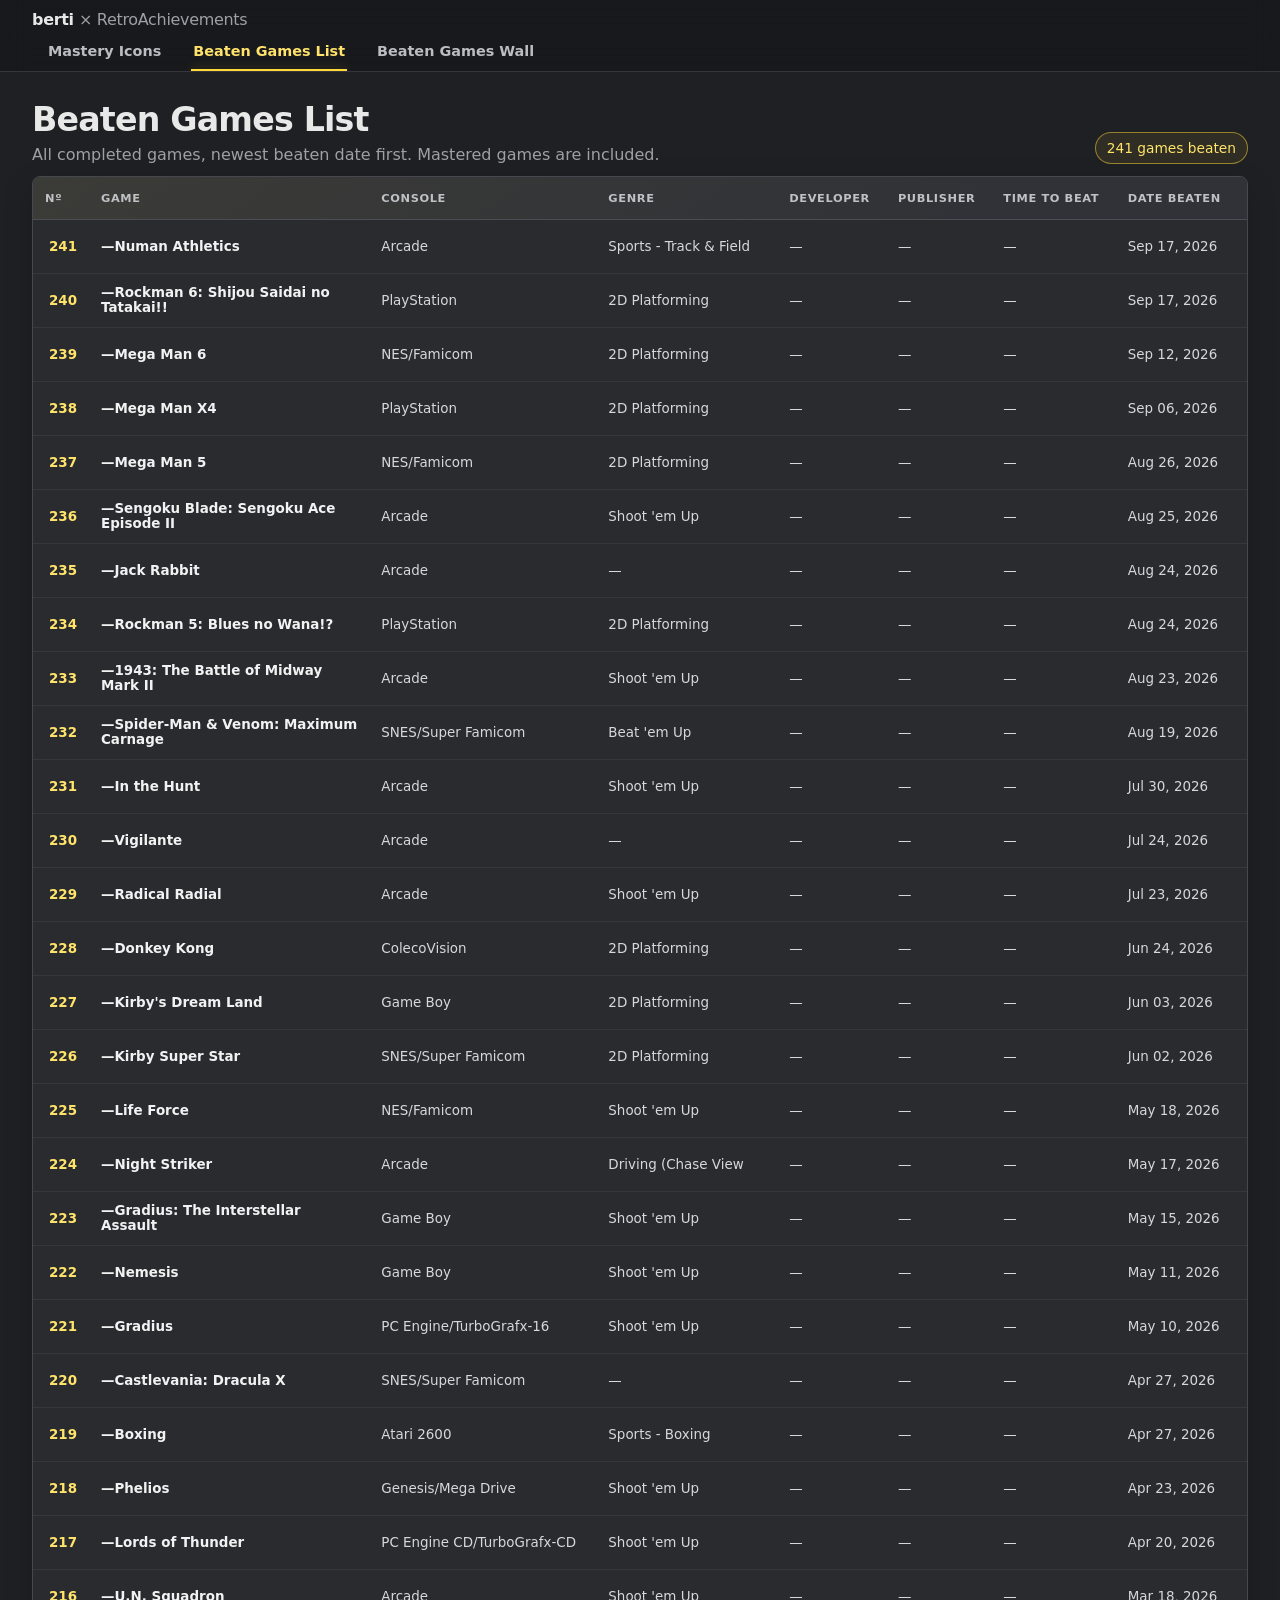
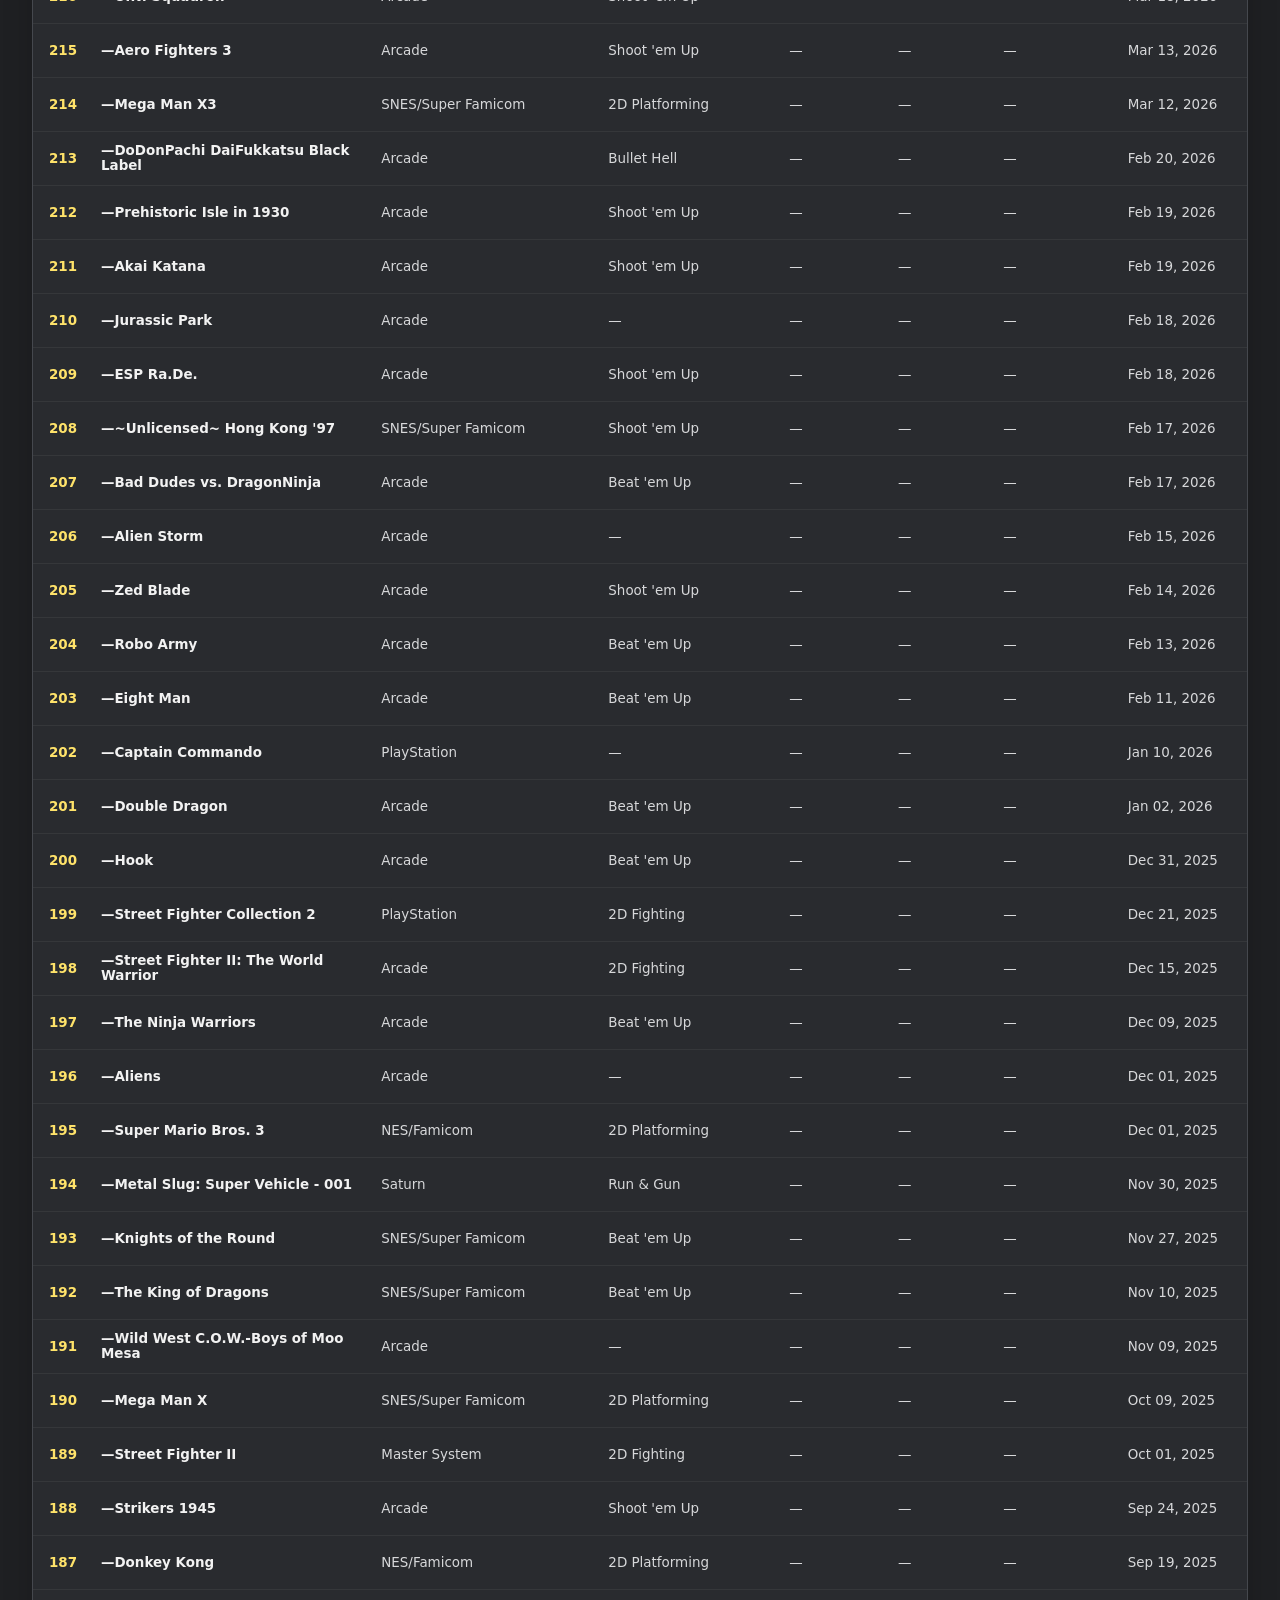
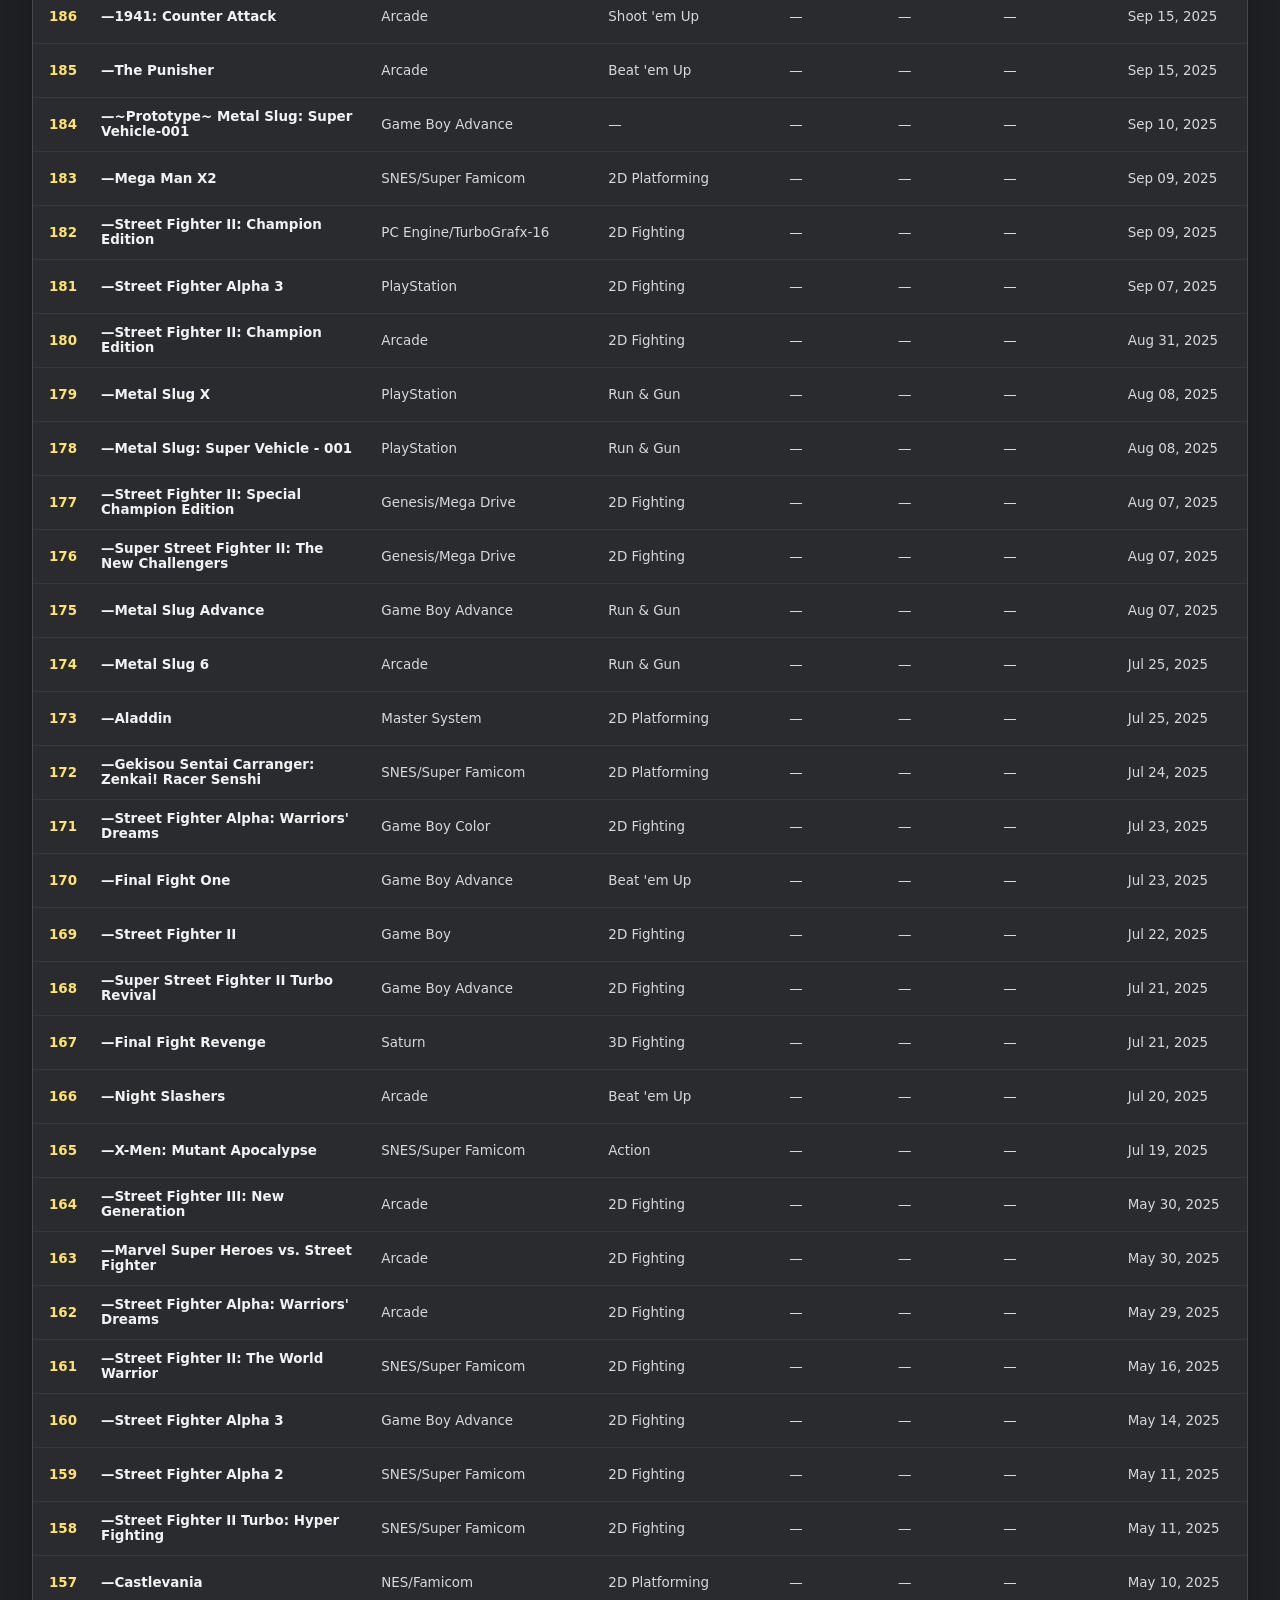
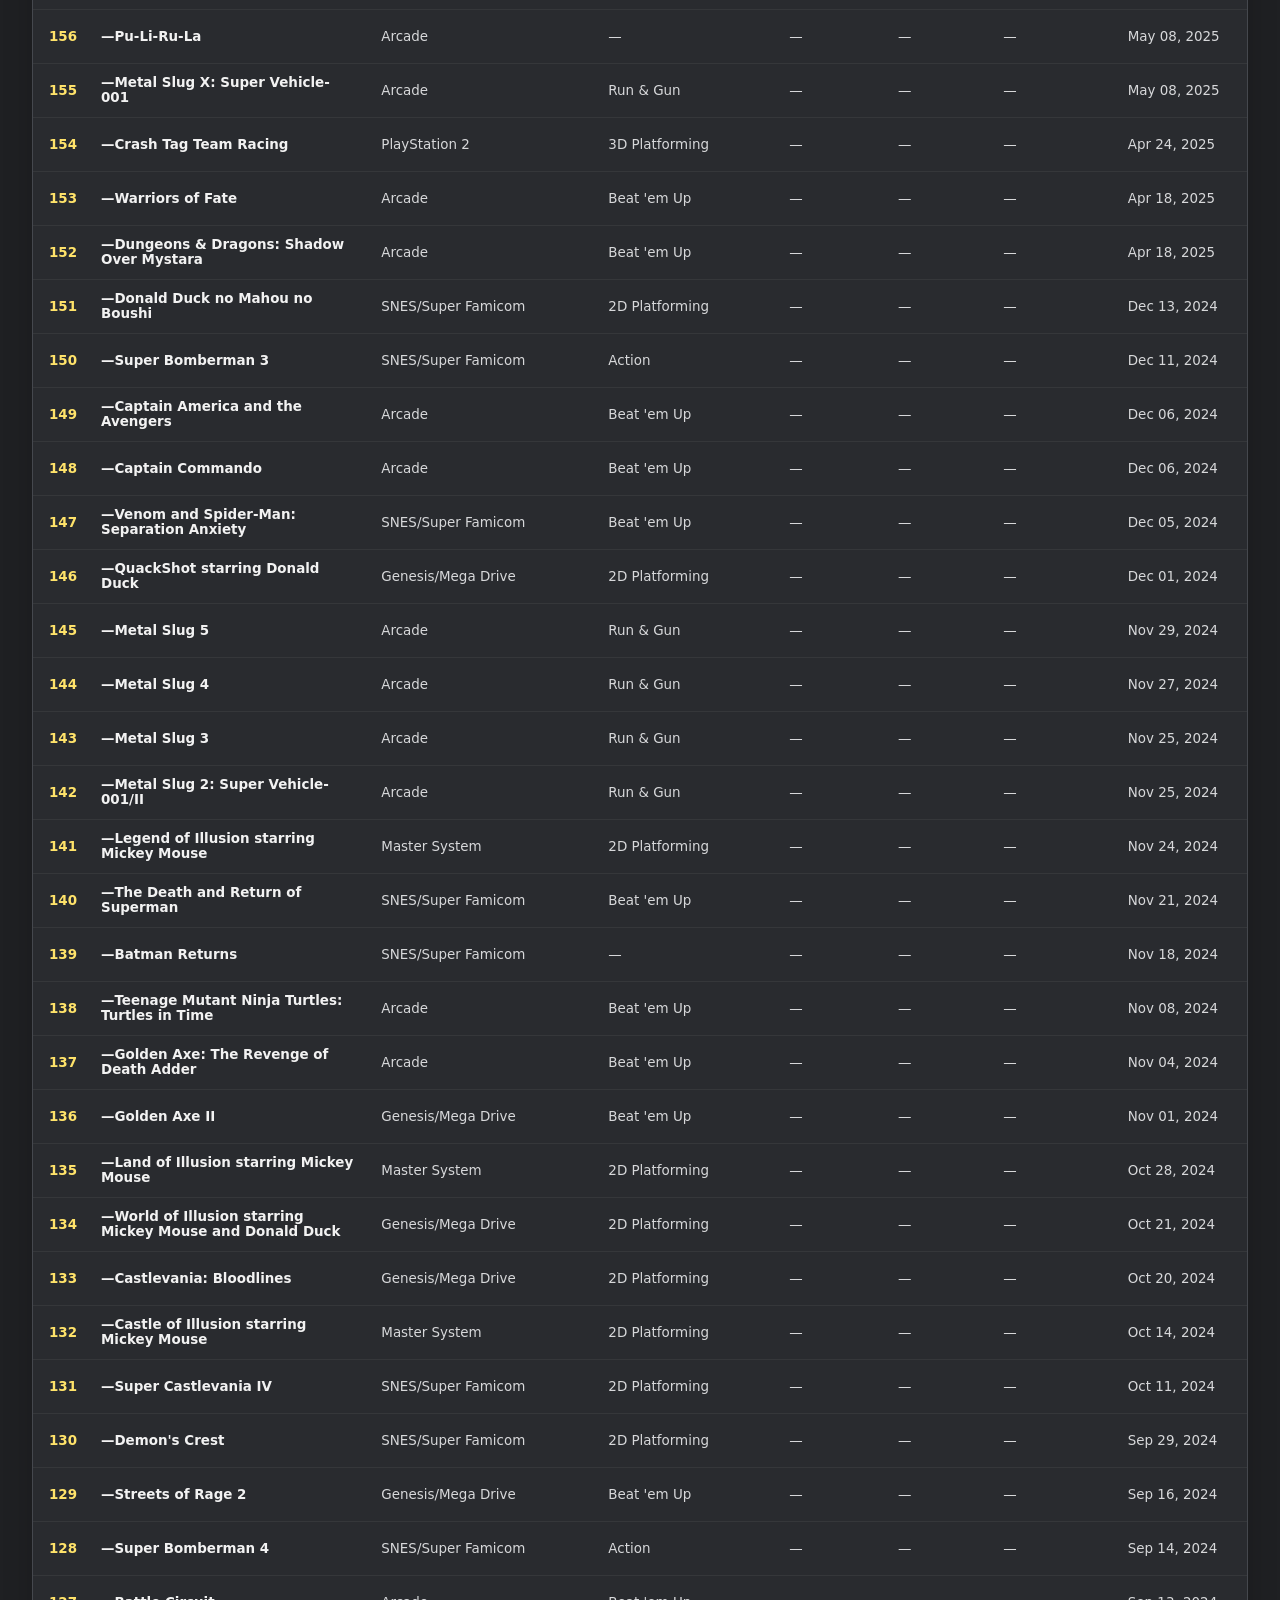
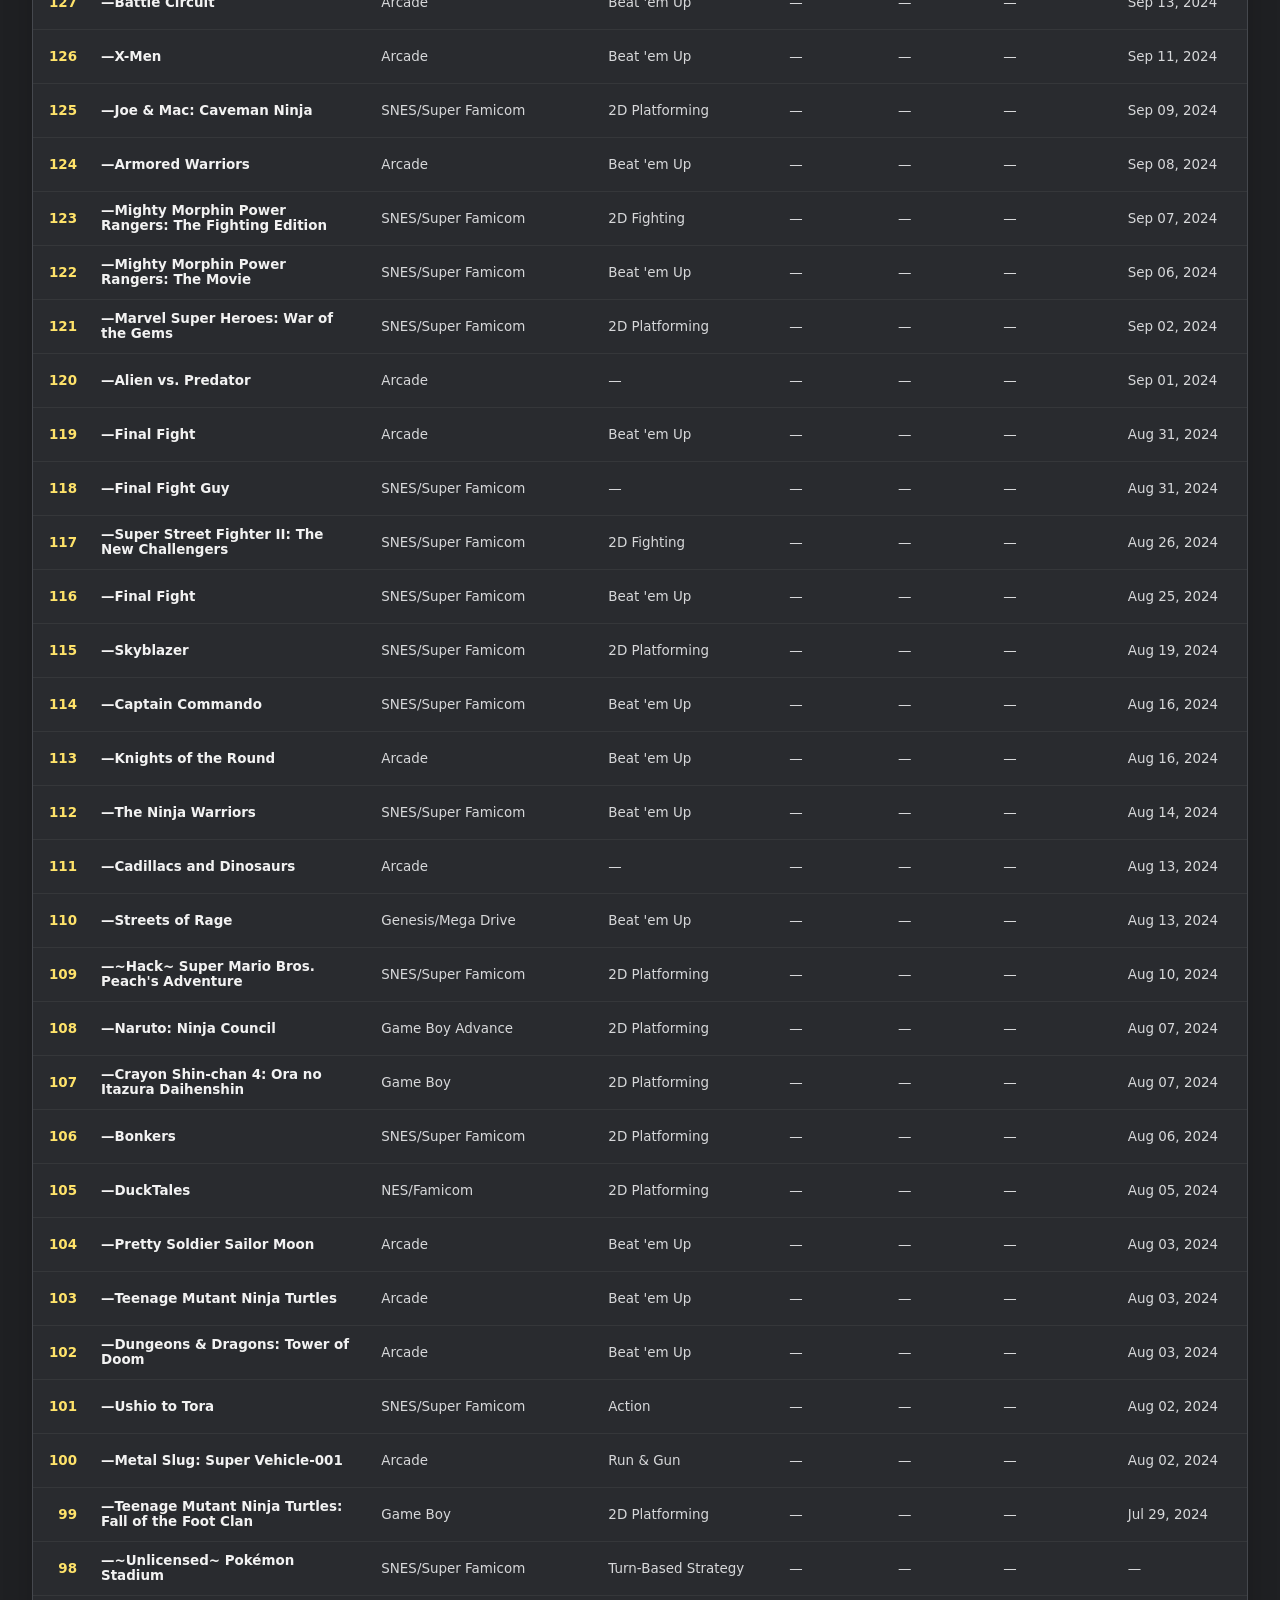
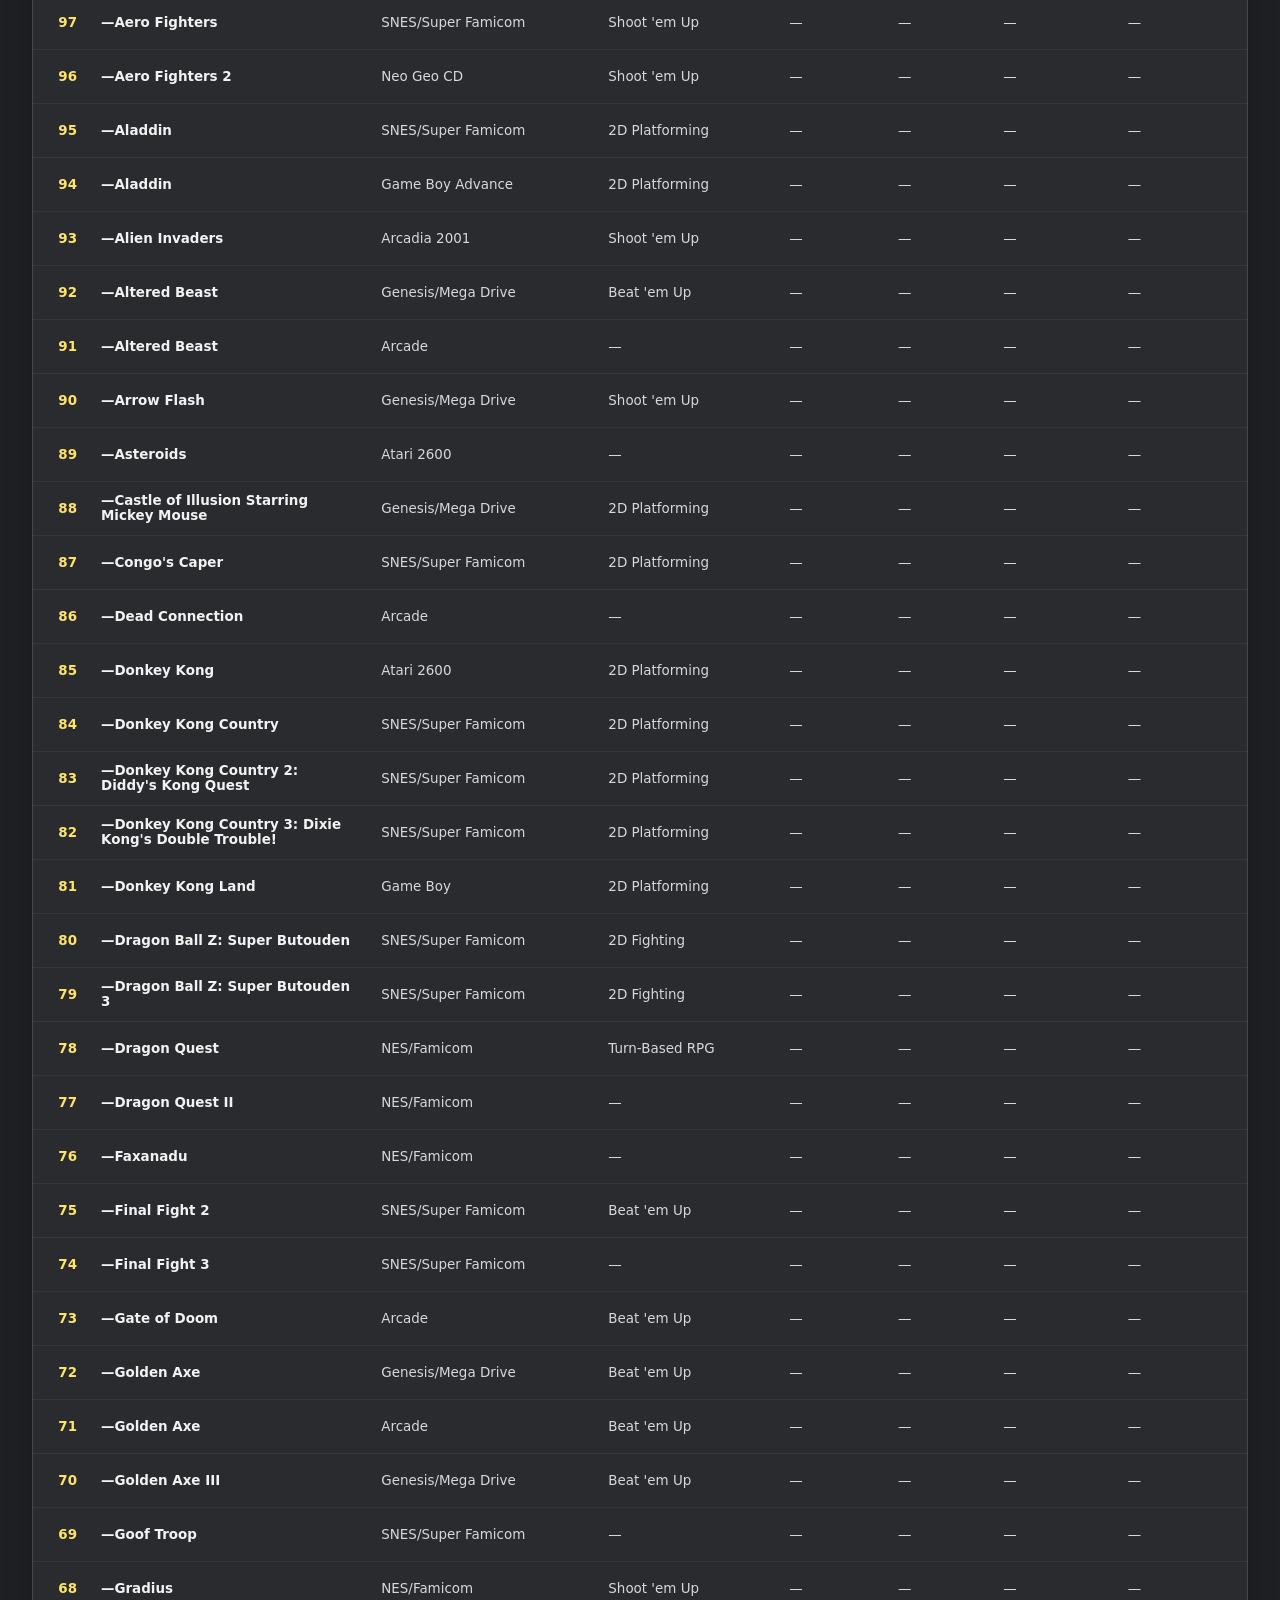
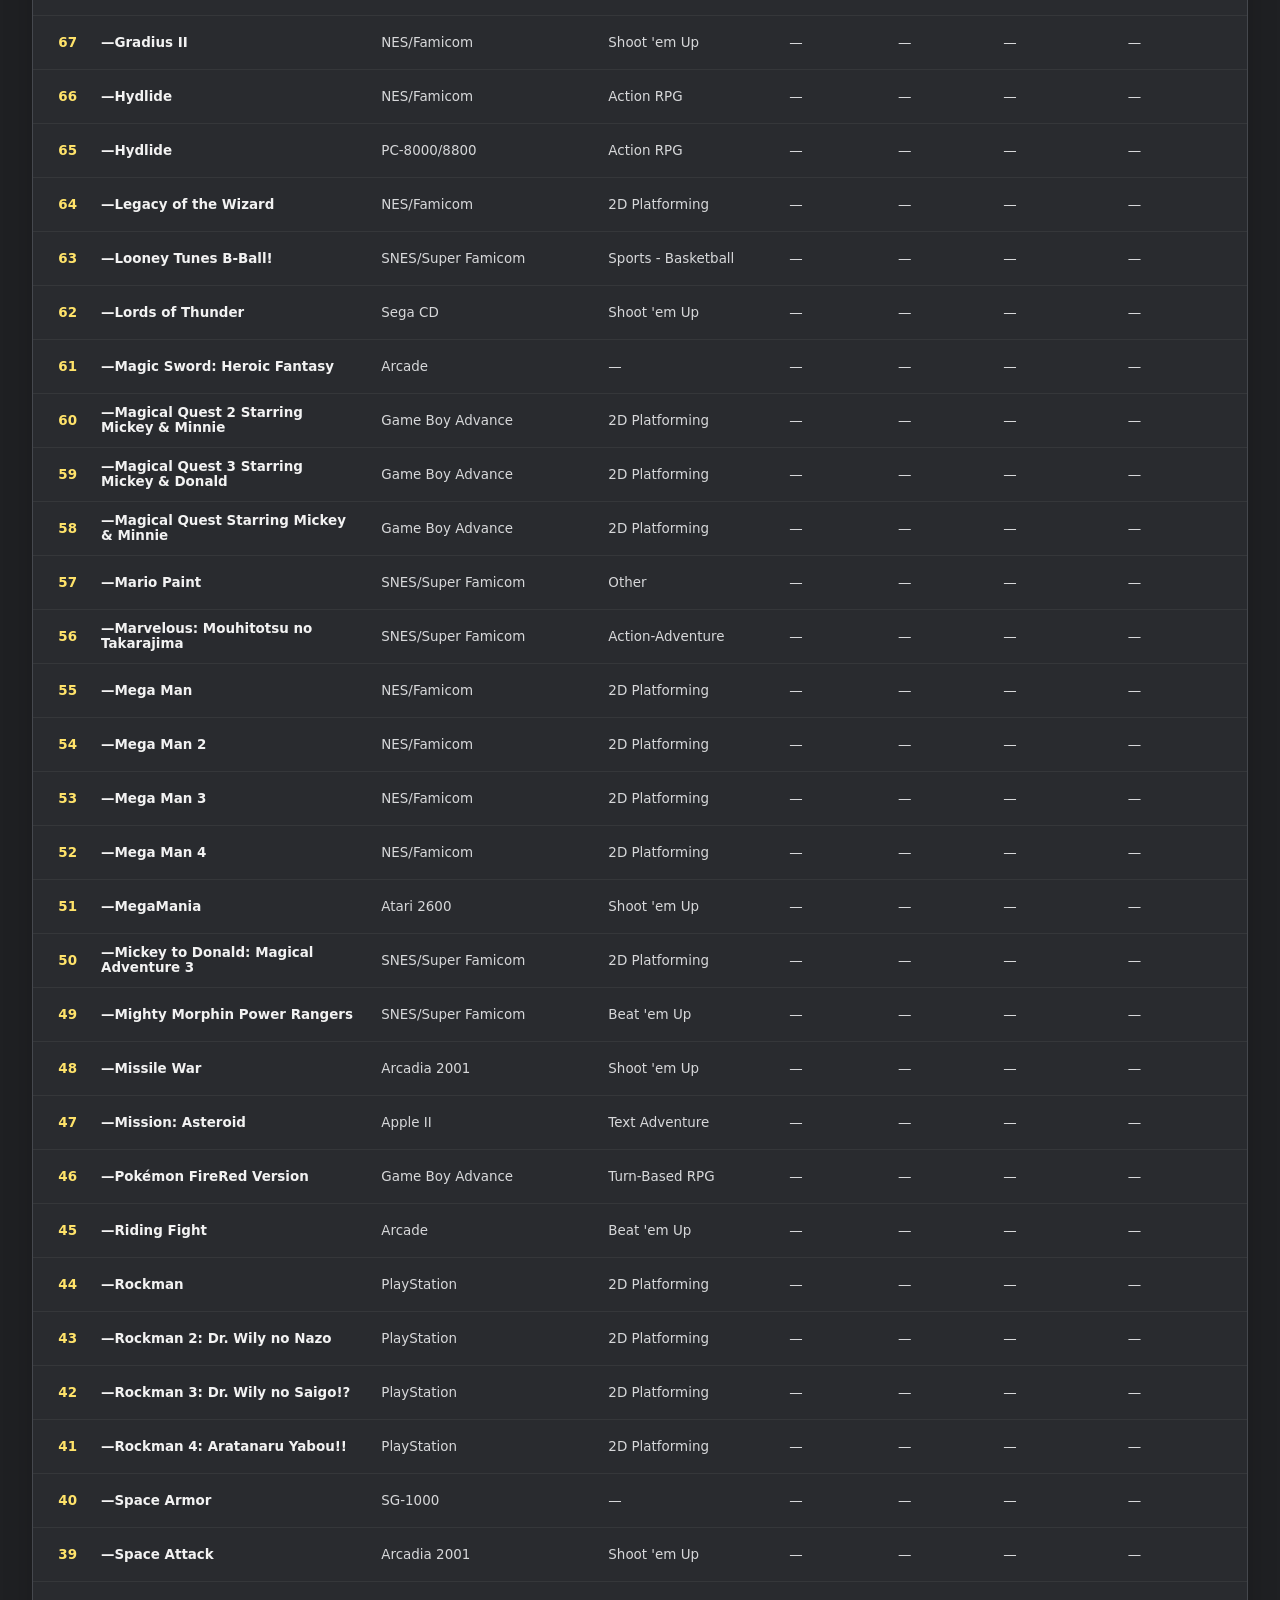
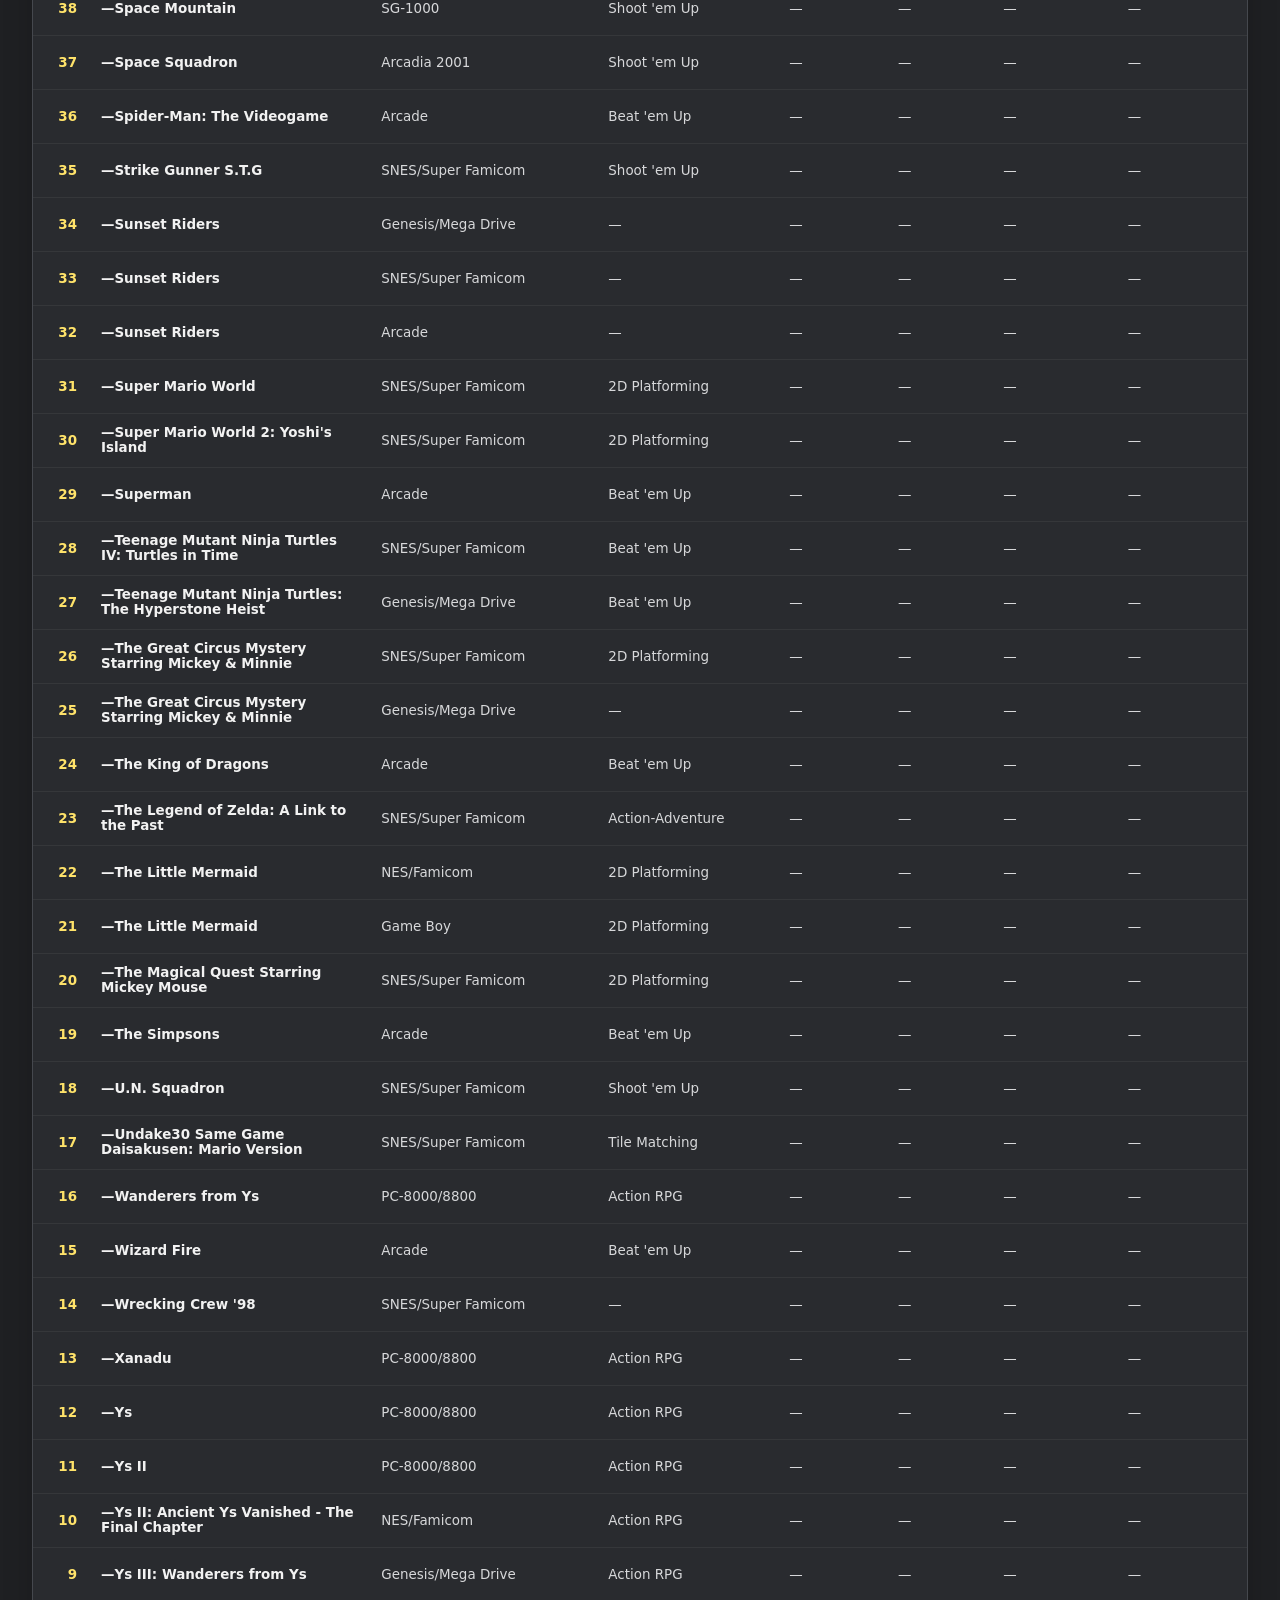
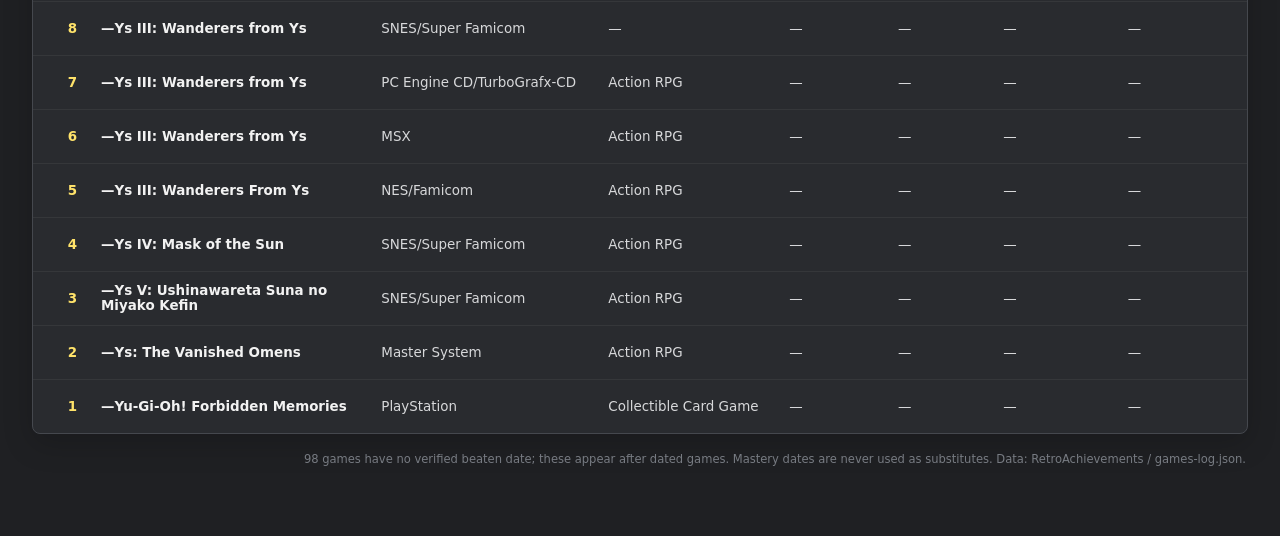
==== beaten-games-list.html @ ba25c2b3 "Adding Beaten List" ====
<!doctype html><html lang="en"><head><meta charset="utf-8"><meta name="viewport" content="width=device-width,initial-scale=1"><title>berti — Beaten Games List</title><link rel="stylesheet" href="style.css?v=13"></head><body class="mastered-games-page"><nav class="site-nav" aria-label="Main navigation"><div class="site-nav-inner"><a class="nav-brand" href="index.html">berti <span>× RetroAchievements</span></a><div class="nav-tabs"><a class="nav-tab" href="index.html">Mastery Icons</a><a class="nav-tab is-active" href="beaten-games-list.html" aria-current="page">Beaten Games List</a><a class="nav-tab " href="beaten-games-wall.html" >Beaten Games Wall</a></div></div></nav><header class="site-header games-header"><div><h1>Beaten Games List</h1><p>All completed games, newest beaten date first. Mastered games are included.</p></div><div class="count" id="gamesCount">Loading games…</div></header><main class="games-main"><div class="games-table-wrap"><table class="games-table beaten-log-table"><thead><tr><th>Nº</th><th>Game</th><th>Console</th><th>Genre</th><th>Developer</th><th>Publisher</th><th>Time to beat</th><th>Date beaten</th><th>Beaten condition</th></tr></thead><tbody id="beatenListBody"><tr><td colspan="9">Loading games…</td></tr></tbody></table></div><p class="games-source-note" id="beatenNotice">Dates are based on confirmed beaten awards; missing dates are shown as —.</p></main><script src="beaten-games-list.js?v=1"></script></body></html>
---- style.css ----
:root {
  --bg: #1f2023;
  --panel: #292b2f;
  --panel-2: #34363b;
  --panel-3: #202226;
  --text: #e8e8e8;
  --muted: #9da0a6;
  --gold: #FFD83A;
  --gold-dark: #D8A900;
  --gold-light: #FFE36A;
  --blue: #4f8fcf;
  --green: #8bbf64;
  --green-bg: #273329;
  --line: #3f4146;

  --columns: 15;
  --rows: 1;
  --icon: 96px;
  --column-gap: 12px;
  --row-gap: 12px;
  --wall-padding: 22px;
}

* { box-sizing: border-box; }

html { color-scheme: dark; }

body {
  margin: 0;
  min-height: 100vh;
  background:
    radial-gradient(circle at 50% -10%, rgba(255,255,255,.05), transparent 34rem),
    var(--bg);
  color: var(--text);
  font-family: Inter, ui-sans-serif, system-ui, -apple-system, BlinkMacSystemFont, "Segoe UI", sans-serif;
}

a { color: inherit; }

/* Top navigation shared by all pages */
.site-nav {
  position: sticky;
  top: 0;
  z-index: 100;
  background: rgba(24, 25, 28, .94);
  border-bottom: 1px solid #34363b;
  backdrop-filter: blur(12px);
}

.site-nav-inner {
  max-width: 1840px;
  min-height: 52px;
  margin: 0 auto;
  padding: 0 32px;
  display: flex;
  flex-direction: column;
  align-items: flex-start;
  justify-content: center;
  gap: 0;
}

.nav-brand {
  font-weight: 800;
  text-decoration: none;
  letter-spacing: -.02em;
  white-space: nowrap;
  padding-top: 10px;
  line-height: 1.2;
}

.nav-brand span {
  color: var(--muted);
  font-weight: 500;
}

.nav-tabs {
  display: flex;
  align-self: auto;
  width: 100%;
  height: 40px;
  margin-top: 2px;
  overflow-x: auto;
  overflow-y: hidden;
  scrollbar-width: thin;
}

.nav-tab {
  position: relative;
  display: flex;
  align-items: center;
  padding: 0 16px;
  color: #babdc2;
  text-decoration: none;
  font-size: .9rem;
  font-weight: 700;
}

.nav-tab:hover {
  color: #fff;
  background: rgba(255,255,255,.025);
}

.nav-tab.is-active {
  color: var(--gold-light);
}

.nav-tab.is-active::after {
  content: "";
  position: absolute;
  left: 14px;
  right: 14px;
  bottom: -1px;
  height: 3px;
  background: var(--gold);
  box-shadow: 0 0 12px rgba(255,216,58,.25);
}

.site-header {
  max-width: 1840px;
  margin: 0 auto;
  padding: 28px 32px 18px;
  display: flex;
  align-items: end;
  justify-content: space-between;
  gap: 24px;
}

h1 {
  margin: 0;
  font-size: clamp(1.5rem, 2.6vw, 2.3rem);
  letter-spacing: -.025em;
}

.site-header p {
  margin: 6px 0 0;
  color: var(--muted);
}

.count {
  color: var(--gold-light);
  border: 1px solid rgba(255,216,58,.5);
  background: rgba(255,216,58,.08);
  border-radius: 999px;
  padding: 7px 11px;
  font-size: .86rem;
  white-space: nowrap;
}

main { padding-bottom: 36px; }

/* Mastery icon gallery */
.wall-scroll {
  overflow-x: auto;
  padding: 14px 32px 26px;
  scrollbar-color: #5d6067 transparent;
}

.wall {
  width: max-content;
  min-height:
    calc(
      var(--rows) * var(--icon)
      + (var(--rows) - 1) * var(--row-gap)
      + 2 * var(--wall-padding)
    );
  margin: 0 auto;
  display: grid;
  grid-template-columns: repeat(var(--columns), var(--icon));
  grid-template-rows: repeat(var(--rows), var(--icon));
  column-gap: var(--column-gap);
  row-gap: var(--row-gap);
  padding: var(--wall-padding);
  border: 1px solid var(--line);
  border-radius: 8px;
  background:
    linear-gradient(rgba(255,255,255,.012), rgba(255,255,255,0)),
    #25272b;
  box-shadow:
    0 18px 55px rgba(0,0,0,.28),
    inset 0 1px rgba(255,255,255,.035);
}

.icon-card {
  position: relative;
  width: var(--icon);
  height: var(--icon);
  padding: 0;
  border: 3px solid var(--gold);
  outline: 1px solid rgba(255,227,106,.28);
  background: #111;
  cursor: pointer;
  box-shadow:
    0 0 0 1px rgba(0,0,0,.75),
    inset 0 0 0 1px rgba(255,227,106,.16),
    0 2px 5px rgba(0,0,0,.5);
  transition:
    transform .12s ease,
    border-color .12s ease,
    box-shadow .12s ease,
    z-index 0s;
  z-index: 1;
}

.icon-card::before {
  content: "";
  position: absolute;
  inset: -4px;
  pointer-events: none;
  border: 1px solid rgba(255,216,58,.16);
}

.icon-card img {
  display: block;
  width: 100%;
  height: 100%;
  object-fit: cover;
  image-rendering: pixelated;
}

.icon-card:hover,
.icon-card:focus-visible {
  transform: translateY(-4px) scale(1.055);
  border-color: #FFE36A;
  box-shadow:
    0 0 0 1px var(--gold),
    0 8px 18px rgba(0,0,0,.65),
    0 0 17px rgba(255,216,58,.22);
  z-index: 20;
}

.floating-tooltip {
  position: fixed;
  left: 0;
  top: 0;
  width: max-content;
  max-width: min(260px, calc(100vw - 20px));
  padding: 8px 10px;
  text-align: left;
  pointer-events: none;
  opacity: 0;
  visibility: hidden;
  background: #151619;
  border: 1px solid var(--gold);
  border-radius: 5px;
  box-shadow: 0 8px 25px rgba(0,0,0,.55);
  transform: translate(-50%, calc(-100% - 10px));
  transition: opacity .12s ease, visibility .12s;
  z-index: 9999;
}

.floating-tooltip.is-visible {
  opacity: 1;
  visibility: visible;
}

.floating-tooltip strong {
  display: block;
  font-size: .84rem;
  line-height: 1.25;
  color: #fff;
}

.floating-tooltip span {
  display: block;
  margin-top: 3px;
  font-size: .72rem;
  color: var(--gold-light);
}

.hint {
  text-align: center;
  color: var(--muted);
  font-size: .82rem;
  margin: 0 24px;
}

.icon-dialog {
  width: min(92vw, 520px);
  border: 1px solid var(--gold);
  border-radius: 10px;
  padding: 24px;
  background: #202226;
  color: var(--text);
  box-shadow: 0 24px 80px rgba(0,0,0,.7);
}

.icon-dialog::backdrop {
  background: rgba(7,8,10,.82);
  backdrop-filter: blur(4px);
}

.icon-dialog img {
  display: block;
  width: 288px;
  height: 288px;
  max-width: 72vw;
  max-height: 72vw;
  margin: 14px auto 22px;
  image-rendering: pixelated;
  border: 3px solid var(--gold);
  box-shadow:
    0 0 0 1px rgba(0,0,0,.75),
    0 12px 34px rgba(0,0,0,.55);
}

.dialog-copy { text-align: center; }

.dialog-copy h2 {
  margin: 0;
  font-size: 1.2rem;
}

.dialog-copy p {
  margin: 6px 0 12px;
  color: var(--gold-light);
}

.dialog-copy a {
  color: #cdd8ff;
  text-decoration: none;
}

.dialog-copy a:hover { text-decoration: underline; }

.close {
  position: absolute;
  top: 8px;
  right: 10px;
  border: 0;
  background: transparent;
  color: var(--muted);
  font-size: 1.8rem;
  cursor: pointer;
}

/* Quest page */
.quests-header {
  padding-bottom: 12px;
}

.quests-main {
  max-width: 1840px;
  margin: 0 auto;
  padding: 0 32px 70px;
}

.quest-summary {
  display: grid;
  grid-template-columns: repeat(3, minmax(0, 1fr));
  gap: 12px;
  margin: 8px 0 38px;
}

.summary-card {
  min-height: 92px;
  padding: 18px 20px;
  border: 1px solid #3b3d42;
  border-radius: 8px;
  background:
    linear-gradient(135deg, rgba(255,216,58,.055), transparent 60%),
    #25272b;
  box-shadow: inset 0 1px rgba(255,255,255,.025);
}

.summary-card strong {
  display: block;
  margin-top: 3px;
  color: #fff;
  font-size: 1.65rem;
  line-height: 1;
}

.summary-label {
  color: var(--muted);
  font-size: .76rem;
  font-weight: 800;
  text-transform: uppercase;
  letter-spacing: .08em;
}

.quest-section + .quest-section {
  margin-top: 72px;
}

.section-heading {
  display: flex;
  align-items: end;
  justify-content: space-between;
  gap: 20px;
  margin-bottom: 16px;
  padding-bottom: 12px;
  border-bottom: 1px solid #3b3d42;
}

.section-heading h2 {
  margin: 1px 0 0;
  font-size: 1.35rem;
  letter-spacing: -.015em;
}

.eyebrow {
  margin: 0 !important;
  color: var(--gold) !important;
  font-size: .72rem;
  font-weight: 900;
  text-transform: uppercase;
  letter-spacing: .11em;
}

.section-count {
  color: var(--muted);
  font-size: .85rem;
}

.quest-grid {
  display: grid;
  grid-template-columns: repeat(3, minmax(0, 1fr));
  gap: 18px;
  align-items: start;
}

.quest-card {
  overflow: hidden;
  min-width: 0;
  border: 1px solid #45484e;
  border-radius: 8px;
  background: #292b2f;
  box-shadow:
    0 10px 30px rgba(0,0,0,.18),
    inset 0 1px rgba(255,255,255,.025);
}

.quest-card::before {
  content: "";
  display: block;
  height: 3px;
  background: var(--gold);
}

.quest-card.is-finished::before {
  background: linear-gradient(90deg, var(--gold), #8bbf64);
}

.quest-card-header {
  min-height: 104px;
  display: flex;
  align-items: flex-start;
  justify-content: space-between;
  gap: 14px;
  padding: 17px 17px 15px;
  background:
    linear-gradient(145deg, rgba(255,216,58,.06), transparent 65%),
    #303237;
  border-bottom: 1px solid #43464b;
}

.quest-title-block {
  min-width: 0;
}

.quest-card h3 {
  margin: 0;
  color: #fff;
  font-size: 1rem;
  line-height: 1.3;
  overflow-wrap: anywhere;
}

.quest-dates {
  display: flex;
  flex-wrap: wrap;
  gap: 6px;
  margin: 8px 0 0 !important;
  color: var(--muted) !important;
  font-size: .73rem;
  line-height: 1.4;
}

.quest-dates b {
  color: #c9cbd0;
  font-weight: 700;
}

.date-divider {
  color: #60636a;
}

.quest-percent {
  flex: 0 0 auto;
  min-width: 52px;
  padding-left: 8px;
  text-align: right;
}

.quest-percent strong {
  display: block;
  color: var(--gold-light);
  font-size: 1.25rem;
  line-height: 1;
}

.quest-percent span {
  display: block;
  margin-top: 5px;
  color: var(--muted);
  font-size: .72rem;
}

/* Compact gallery of the RetroAchievements game icons for each quest. */
.quest-icon-strip {
  display: flex;
  flex-wrap: wrap;
  gap: 8px;
  min-height: 57px;
  padding: 9px 12px 8px;
  background: #27292d;
  border-bottom: 1px solid #414349;
}

.quest-icon-item {
  position: relative;
  width: 44px;
  height: 44px;
  flex: 0 0 44px;
  display: block;
  overflow: hidden;
  border: 2px solid #51545a;
  border-radius: 5px;
  background: #1b1c1f;
  text-decoration: none;
  box-shadow: 0 1px 3px rgba(0,0,0,.35);
  transition: transform .12s ease, border-color .12s ease, box-shadow .12s ease, opacity .12s ease;
}

.quest-icon-item:not(.is-mastered) {
  opacity: .58;
}

.quest-icon-item.is-mastered {
  border-color: var(--gold);
  box-shadow: 0 0 0 1px rgba(255,216,58,.34), 0 1px 4px rgba(0,0,0,.38);
}

.quest-icon-item[href]:hover {
  z-index: 1;
  opacity: 1;
  transform: translateY(-2px);
  border-color: var(--gold);
  box-shadow: 0 4px 10px rgba(0,0,0,.42), 0 0 0 1px rgba(255,216,58,.12);
}

.quest-game-icon,
.quest-game-icon-fallback {
  width: 40px;
  height: 40px;
  display: block;
}

.quest-game-icon {
  object-fit: cover;
  image-rendering: auto;
}

.quest-game-icon-fallback {
  display: grid;
  place-items: center;
  color: #9da0a6;
  background: #202226;
  font-size: 1rem;
  font-weight: 800;
}

.quest-icon-item.is-unlinked {
  cursor: help;
  border-style: dashed;
}

.quest-games {
  padding: 7px 0;
}

.quest-game {
  min-height: 36px;
  display: grid;
  grid-template-columns: 24px minmax(0, 1fr) auto;
  gap: 8px;
  align-items: center;
  padding: 7px 12px;
  color: #d5d6d8;
  border-bottom: 1px solid rgba(255,255,255,.045);
  text-decoration: none;
  font-size: .82rem;
}

.quest-game:last-child {
  border-bottom: 0;
}

.quest-game[href]:hover {
  background: rgba(255,255,255,.035);
}

.quest-game.is-mastered {
  background: linear-gradient(90deg, rgba(139,191,100,.12), rgba(139,191,100,.035));
  color: #f0f4ed;
}

.game-state {
  width: 20px;
  height: 20px;
  display: grid;
  place-items: center;
  border: 1px solid #555960;
  border-radius: 50%;
  color: transparent;
  font-size: .72rem;
  font-weight: 900;
}

.quest-game.is-mastered .game-state {
  color: #d9f6c3;
  border-color: rgba(139,191,100,.72);
  background: rgba(139,191,100,.2);
}

.game-name {
  min-width: 0;
  line-height: 1.35;
}

.platform-badge {
  min-width: 38px;
  padding: 3px 7px;
  border: 1px solid rgba(79,143,207,.4);
  border-radius: 999px;
  color: #b9d9f7;
  background: rgba(79,143,207,.1);
  text-align: center;
  font-size: .66rem;
  font-weight: 800;
  letter-spacing: .02em;
  white-space: nowrap;
}

.quest-card-footer {
  padding: 13px 14px 14px;
  border-top: 1px solid #414349;
  background: #25272a;
}

.progress-track {
  height: 6px;
  overflow: hidden;
  border-radius: 999px;
  background: #161719;
  box-shadow: inset 0 1px 2px rgba(0,0,0,.5);
}

.progress-fill {
  display: block;
  height: 100%;
  border-radius: inherit;
  background: linear-gradient(90deg, #d9a900, var(--gold-light));
}

.quest-card.is-finished .progress-fill {
  background: linear-gradient(90deg, var(--gold), #8bbf64);
}

.progress-caption {
  display: flex;
  justify-content: space-between;
  gap: 12px;
  margin-top: 8px;
  color: var(--muted);
  font-size: .69rem;
}

.completed-mark {
  color: #cbe8b7;
  font-weight: 800;
}

.finished-section .quest-card {
  opacity: .92;
}

.finished-section .quest-card:hover {
  opacity: 1;
}

.quest-error {
  color: #ffb2b2;
  grid-column: 1 / -1;
}

@media (max-width: 1180px) {
  .quest-grid {
    grid-template-columns: repeat(2, minmax(0, 1fr));
  }
}

@media (max-width: 760px) {
  .site-nav-inner {
    padding: 0 18px;
  }

  .nav-brand span {
    display: none;
  }

  .nav-tab {
    padding: 0 10px;
    font-size: .82rem;
  }

  .site-header {
    padding: 22px 18px 10px;
    align-items: flex-start;
  }

  .site-header p {
    font-size: .9rem;
  }

  .wall-scroll {
    padding: 12px 18px 22px;
  }

  .wall {
    margin: 0;
    --wall-padding: 16px;
  }

  .floating-tooltip {
    display: none;
  }

  .quests-main {
    padding: 0 18px 50px;
  }

  .quest-summary {
    grid-template-columns: 1fr 1fr;
    margin-top: 14px;
  }

  .summary-card:last-child {
    grid-column: 1 / -1;
  }

  .quest-grid {
    grid-template-columns: 1fr;
  }

  .quest-section + .quest-section {
    margin-top: 54px;
  }
}

@media (max-width: 470px) {
  .site-nav-inner {
    min-height: 48px;
  }

  .nav-brand {
    padding-top: 8px;
  }

  .nav-tabs {
    height: 36px;
    overscroll-behavior-x: contain;
  }

  .nav-brand {
    font-size: .9rem;
  }

  .nav-tab {
    padding: 0 8px;
    font-size: .75rem;
  }

  .quest-summary {
    grid-template-columns: 1fr;
  }

  .summary-card:last-child {
    grid-column: auto;
  }

  .quest-card-header {
    min-height: auto;
  }

  .quest-dates {
    display: grid;
    gap: 2px;
  }

  .date-divider {
    display: none;
  }
}

/* Mastered / beaten games page */
.games-header {
  padding-bottom: 12px;
}

.games-main {
  max-width: 1840px;
  margin: 0 auto;
  padding: 0 32px 70px;
}

.games-section + .games-section {
  margin-top: 64px;
}

.games-table-wrap {
  overflow-x: auto;
  border: 1px solid #45484e;
  border-radius: 8px;
  background: #292b2f;
  box-shadow:
    0 10px 30px rgba(0,0,0,.18),
    inset 0 1px rgba(255,255,255,.025);
}

.games-table {
  width: 100%;
  min-width: 900px;
  border-collapse: collapse;
  font-size: .84rem;
}

.games-table thead {
  background:
    linear-gradient(145deg, rgba(255,216,58,.055), transparent 70%),
    #303237;
}

.games-table th {
  height: 42px;
  padding: 9px 12px;
  color: #bfc1c5;
  border-bottom: 1px solid #4a4d53;
  text-align: left;
  font-size: .71rem;
  font-weight: 900;
  letter-spacing: .055em;
  text-transform: uppercase;
  white-space: nowrap;
}

.games-table td {
  height: 54px;
  padding: 6px 12px;
  color: #d7d8da;
  border-bottom: 1px solid rgba(255,255,255,.055);
  vertical-align: middle;
}

.games-table tbody tr:last-child td {
  border-bottom: 0;
}

.games-table tbody tr:hover td {
  background: rgba(255,255,255,.025);
}

.game-number-col,
.game-number {
  width: 56px;
  text-align: right !important;
}

.game-number {
  color: var(--gold-light) !important;
  font-variant-numeric: tabular-nums;
  font-weight: 800;
}

.game-icon-col,
.game-icon-cell {
  width: 58px;
  padding-left: 8px !important;
  padding-right: 6px !important;
}

.game-table-icon {
  width: 40px;
  height: 40px;
  display: block;
  overflow: hidden;
  border: 2px solid var(--gold);
  border-radius: 5px;
  background: #1b1c1f;
  box-shadow: 0 0 0 1px rgba(255,216,58,.24), 0 1px 4px rgba(0,0,0,.4);
  transition: transform .12s ease, box-shadow .12s ease;
}

.game-table-icon:hover {
  transform: translateY(-2px);
  box-shadow: 0 4px 10px rgba(0,0,0,.45), 0 0 0 1px rgba(255,216,58,.34);
}

.game-table-icon img {
  display: block;
  width: 100%;
  height: 100%;
  object-fit: cover;
}

.game-title-cell {
  min-width: 250px;
  color: #f2f2f2 !important;
  font-weight: 700;
}

.game-title-cell a {
  color: inherit;
  text-decoration: none;
}

.game-title-cell a:hover {
  color: var(--gold-light);
  text-decoration: underline;
  text-underline-offset: 3px;
}

.game-date-cell,
.game-time-cell {
  white-space: nowrap;
  font-variant-numeric: tabular-nums;
}

.game-time-cell {
  color: #b8bbc0 !important;
}

.beaten-games-section .game-table-icon {
  border-color: #73767c;
  box-shadow: 0 0 0 1px rgba(255,255,255,.09), 0 1px 4px rgba(0,0,0,.4);
}

.beaten-games-section .games-table tbody tr:hover .game-table-icon {
  border-color: var(--gold);
}

.games-empty {
  height: 90px !important;
  color: var(--muted) !important;
  text-align: center;
  font-style: italic;
}

.games-source-note {
  margin: 18px 2px 0;
  color: #777b82;
  font-size: .72rem;
  text-align: right;
}

@media (max-width: 760px) {
  .games-main {
    padding: 0 18px 50px;
  }

  .games-section + .games-section {
    margin-top: 48px;
  }

  .games-table-wrap {
    margin-right: -18px;
    border-right: 0;
    border-radius: 8px 0 0 8px;
  }

  .games-table {
    min-width: 830px;
  }
}

.games-source-note a {
  color: #92969e;
  text-decoration: none;
}

.games-source-note a:hover {
  color: var(--gold-light);
  text-decoration: underline;
  text-underline-offset: 3px;
}


/* Collapsible mastered / beaten sections */
.section-heading-actions {
  display: flex;
  align-items: center;
  gap: 12px;
}

.section-toggle {
  display: inline-flex;
  align-items: center;
  justify-content: center;
  gap: 7px;
  min-width: 104px;
  height: 34px;
  padding: 0 11px;
  border: 1px solid #55585f;
  border-radius: 999px;
  background: #292b2f;
  color: #c9cbd0;
  font: inherit;
  font-size: .73rem;
  font-weight: 800;
  cursor: pointer;
  transition: border-color .15s ease, color .15s ease, background .15s ease;
}

.section-toggle:hover,
.section-toggle:focus-visible {
  border-color: var(--gold);
  color: var(--gold-light);
  background: #303237;
  outline: none;
}

.section-toggle-icon {
  display: inline-flex;
  align-items: center;
  justify-content: center;
  width: 18px;
  height: 18px;
  border: 1px solid currentColor;
  border-radius: 50%;
  font-size: 1rem;
  font-weight: 700;
  line-height: 1;
}

.section-toggle.is-collapsed {
  border-color: rgba(255,216,58,.45);
  color: var(--gold-light);
}

.games-section-panel[hidden] {
  display: none;
}

@media (max-width: 620px) {
  .section-heading {
    align-items: flex-end;
    gap: 12px;
  }

  .section-heading-actions {
    flex-direction: column;
    align-items: flex-end;
    gap: 7px;
  }

  .section-toggle {
    min-width: 96px;
    height: 32px;
  }
}

/* Statistics + franchises */
.stats-main,
.franchises-main {
  max-width: 1840px;
  margin: 0 auto;
  padding: 0 32px 70px;
}

.stats-summary {
  display: grid;
  grid-template-columns: repeat(4, minmax(0, 1fr));
  gap: 14px;
  margin-bottom: 26px;
}

.stats-grid {
  display: grid;
  grid-template-columns: repeat(2, minmax(0, 1fr));
  gap: 22px;
}

.chart-card {
  min-width: 0;
  border: 1px solid #45484e;
  border-radius: 10px;
  background:
    linear-gradient(145deg, rgba(255,216,58,.025), transparent 48%),
    #292b2f;
  box-shadow: 0 12px 28px rgba(0,0,0,.16);
  padding: 18px;
}

.chart-card-wide {
  grid-column: 1 / -1;
}

.chart-card-heading {
  display: flex;
  align-items: flex-end;
  justify-content: space-between;
  gap: 16px;
  padding-bottom: 14px;
  margin-bottom: 14px;
  border-bottom: 1px solid #404349;
}

.chart-card-heading h2 {
  margin: 2px 0 0;
  font-size: 1.06rem;
}

.chart-note {
  color: #8f939b;
  font-size: .74rem;
  text-align: right;
}

.bar-chart {
  display: grid;
  gap: 9px;
}

.bar-row {
  display: grid;
  grid-template-columns: minmax(120px, 190px) minmax(100px, 1fr) 40px;
  align-items: center;
  gap: 11px;
  min-height: 24px;
}

.bar-label {
  overflow: hidden;
  text-overflow: ellipsis;
  white-space: nowrap;
  color: #c9cbd0;
  font-size: .78rem;
}

.bar-track {
  height: 11px;
  overflow: hidden;
  border-radius: 999px;
  background: #1d1f22;
  box-shadow: inset 0 0 0 1px rgba(255,255,255,.045);
}

.bar-fill {
  height: 100%;
  border-radius: inherit;
  background: linear-gradient(90deg, #e2a900, #ffd83a);
  box-shadow: 0 0 12px rgba(255,216,58,.13);
}

.bar-value {
  color: #f0f1f3;
  font-size: .78rem;
  text-align: right;
  font-variant-numeric: tabular-nums;
}

.chart-empty,
.franchise-empty {
  margin: 20px 0;
  color: #999da5;
  font-style: italic;
}

.line-chart-wrap {
  min-height: 260px;
  overflow-x: auto;
}

.line-chart-wrap svg {
  display: block;
  width: 100%;
  min-width: 720px;
  height: auto;
}

.chart-grid-line {
  stroke: #41444a;
  stroke-width: 1;
  vector-effect: non-scaling-stroke;
}

.chart-axis-label {
  fill: #8f939b;
  font-size: 12px;
}

.chart-line {
  fill: none;
  stroke: #ffd83a;
  stroke-width: 3;
  stroke-linejoin: round;
  stroke-linecap: round;
  vector-effect: non-scaling-stroke;
}

.chart-dot {
  fill: #ffd83a;
  stroke: #202225;
  stroke-width: 3;
  vector-effect: non-scaling-stroke;
}

.franchise-toolbar {
  display: grid;
  grid-template-columns: auto minmax(220px, 420px) auto;
  align-items: center;
  justify-content: start;
  gap: 10px;
  margin-bottom: 18px;
}

.franchise-search-label {
  color: #aeb1b7;
  font-size: .78rem;
  font-weight: 700;
}

.franchise-search {
  width: 100%;
  border: 1px solid #45484e;
  border-radius: 7px;
  background: #24262a;
  color: #f2f2f3;
  padding: 10px 12px;
  outline: none;
}

.franchise-search:focus {
  border-color: #9b861a;
  box-shadow: 0 0 0 2px rgba(255,216,58,.08);
}

.secondary-button {
  border: 1px solid #50535a;
  border-radius: 7px;
  background: #303237;
  color: #c9cbd0;
  padding: 9px 12px;
  cursor: pointer;
}

.secondary-button:hover {
  border-color: #6a6e76;
  color: #fff;
}

.franchise-list {
  display: grid;
  gap: 13px;
}

.franchise-card {
  border: 1px solid #45484e;
  border-radius: 10px;
  background: #292b2f;
  overflow: hidden;
  box-shadow: 0 10px 24px rgba(0,0,0,.14);
}

.franchise-card-header {
  width: 100%;
  display: flex;
  align-items: center;
  justify-content: space-between;
  gap: 20px;
  border: 0;
  background:
    linear-gradient(145deg, rgba(255,216,58,.05), transparent 45%),
    #303237;
  color: inherit;
  padding: 15px 17px;
  text-align: left;
  cursor: pointer;
}

.franchise-card-header:hover {
  background:
    linear-gradient(145deg, rgba(255,216,58,.075), transparent 50%),
    #34363b;
}

.franchise-card-title-row {
  display: flex;
  align-items: baseline;
  flex-wrap: wrap;
  gap: 9px;
}

.franchise-card-heading h2 {
  margin: 0;
  font-size: 1rem;
}

.franchise-card-heading p {
  margin: 4px 0 0;
  color: #93979e;
  font-size: .75rem;
}

.franchise-progress {
  color: #ffd83a;
  font-size: .72rem;
  font-weight: 800;
}

.franchise-chevron {
  flex: 0 0 auto;
  display: grid;
  place-items: center;
  width: 28px;
  height: 28px;
  border: 1px solid #555960;
  border-radius: 50%;
  color: #ffd83a;
  font-size: 1.05rem;
  line-height: 1;
}

.franchise-card-body {
  padding: 14px 16px 16px;
  border-top: 1px solid #43464c;
}

.franchise-hub-link {
  display: inline-block;
  margin-bottom: 12px;
  color: #8ab4f8;
  font-size: .75rem;
}

.franchise-game-list {
  list-style: none;
  display: grid;
  gap: 6px;
  margin: 0;
  padding: 0;
}

.franchise-game {
  display: grid;
  grid-template-columns: 28px 44px minmax(0, 1fr) auto;
  align-items: center;
  gap: 10px;
  min-height: 52px;
  padding: 5px 7px;
  border-radius: 7px;
  background: rgba(255,255,255,.018);
}

.franchise-game:hover {
  background: rgba(255,255,255,.035);
}

.franchise-game-status {
  display: grid;
  place-items: center;
  width: 22px;
  height: 22px;
  border-radius: 50%;
  color: #71757c;
  border: 1px solid #555960;
  font-size: .78rem;
  font-weight: 900;
}

.franchise-game.is-mastered .franchise-game-status {
  color: #1c1e21;
  background: #ffd83a;
  border-color: #ffd83a;
}

.franchise-game-icon {
  display: grid;
  place-items: center;
  width: 40px;
  height: 40px;
  border-radius: 5px;
  overflow: hidden;
  background: #202225;
}

.franchise-game-icon img {
  width: 40px;
  height: 40px;
  object-fit: cover;
  image-rendering: auto;
}

.franchise-game-copy {
  min-width: 0;
  display: grid;
  gap: 2px;
}

.franchise-game-title {
  overflow: hidden;
  text-overflow: ellipsis;
  white-space: nowrap;
  color: #e8e9eb;
  font-size: .8rem;
  font-weight: 700;
}

.franchise-game.is-mastered .franchise-game-title {
  color: #ffd83a;
}

.franchise-game-meta {
  overflow: hidden;
  text-overflow: ellipsis;
  white-space: nowrap;
  color: #8f939b;
  font-size: .69rem;
}

.franchise-set-badge {
  justify-self: end;
  border: 1px solid #50545a;
  border-radius: 999px;
  padding: 4px 7px;
  color: #aeb1b7;
  font-size: .65rem;
  white-space: nowrap;
}

.franchise-set-badge.no-set {
  color: #777b82;
  border-style: dashed;
}

.franchise-game.has-no-set {
  opacity: .72;
}

@media (max-width: 900px) {
  .stats-summary {
    grid-template-columns: repeat(2, minmax(0, 1fr));
  }

  .stats-grid {
    grid-template-columns: 1fr;
  }

  .chart-card-wide {
    grid-column: auto;
  }

  .franchise-toolbar {
    grid-template-columns: 1fr;
  }

  .franchise-search-label {
    display: none;
  }
}

@media (max-width: 620px) {
  .stats-main,
  .franchises-main {
    padding-left: 16px;
    padding-right: 16px;
  }

  .bar-row {
    grid-template-columns: 110px minmax(80px, 1fr) 30px;
    gap: 8px;
  }

  .franchise-game {
    grid-template-columns: 24px 42px minmax(0, 1fr);
  }

  .franchise-set-badge {
    grid-column: 3;
    justify-self: start;
  }
}

/* Beaten games log and future wall */
.beaten-log-table{min-width:1370px}
.beaten-log-table td{max-width:270px}
.wall-placeholder{padding:40px;text-align:center;color:#d7d8da}
.wall-placeholder h2{color:var(--gold-light)}
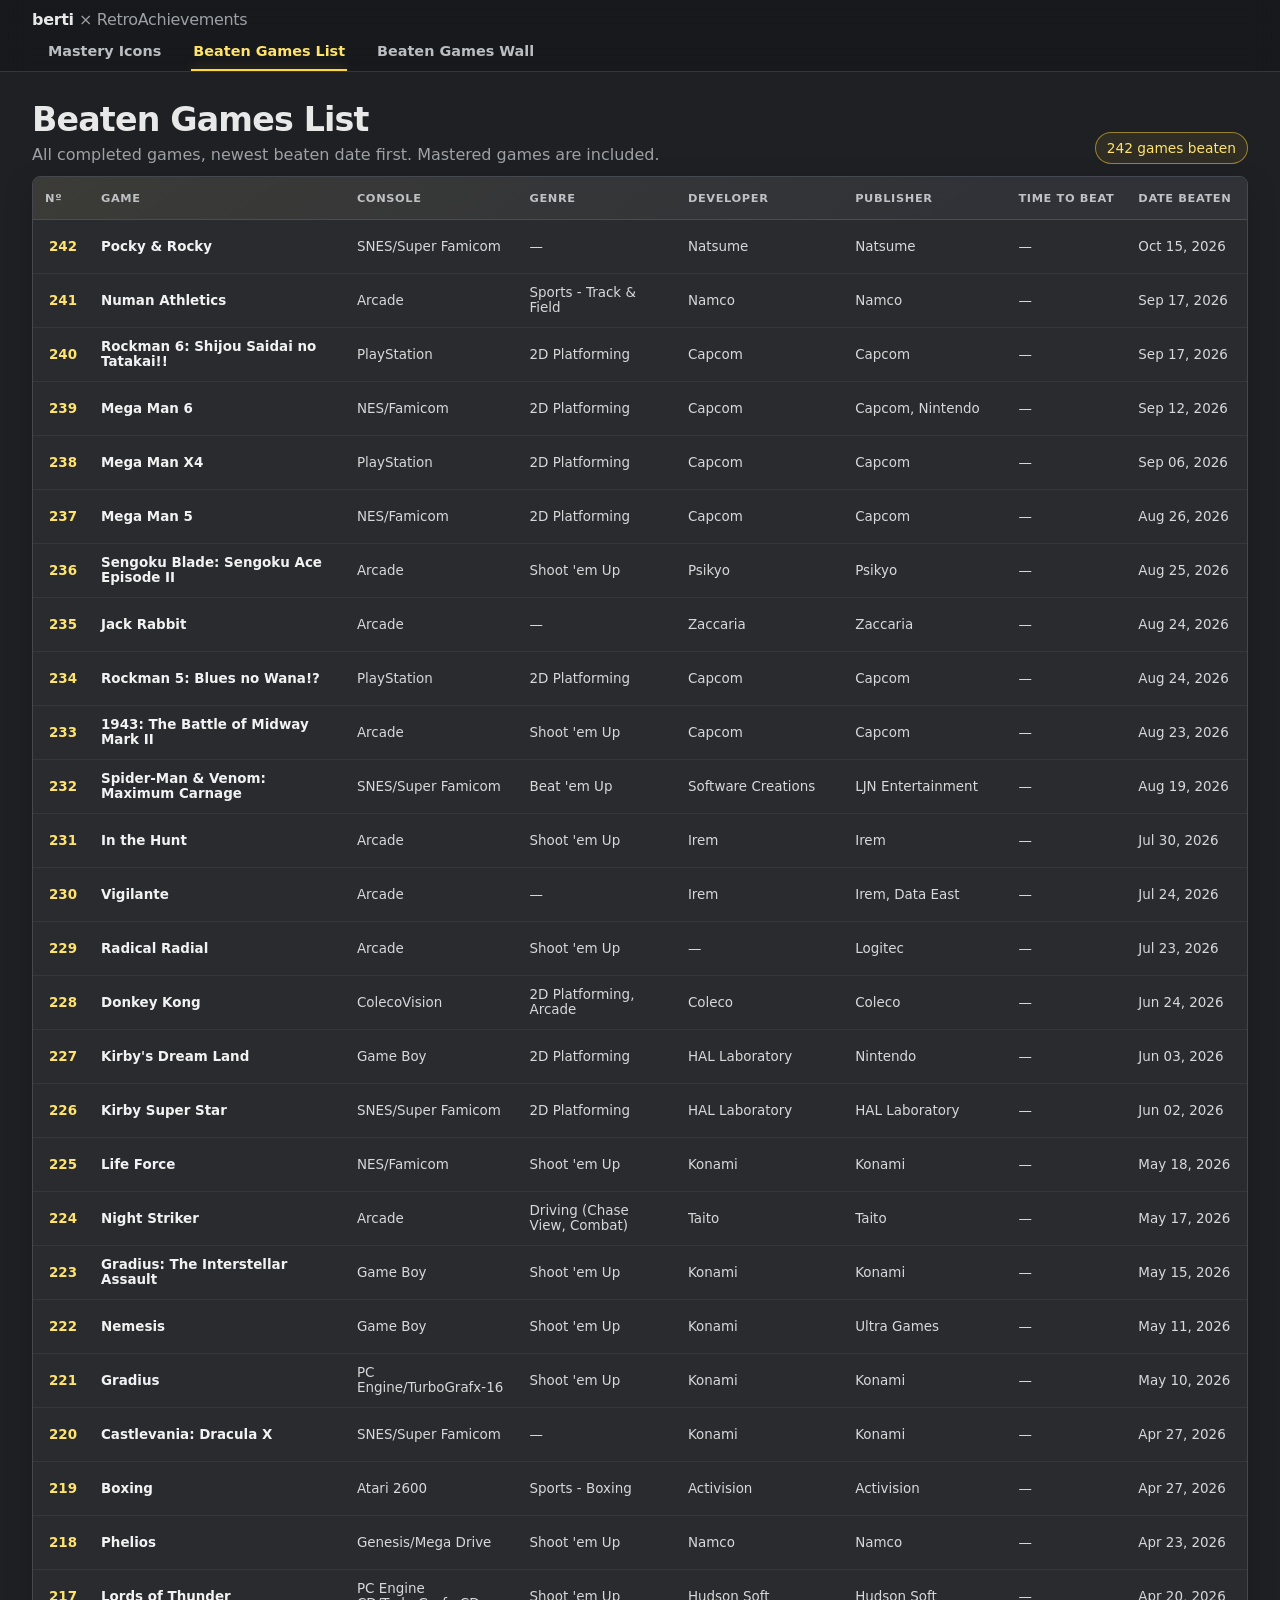
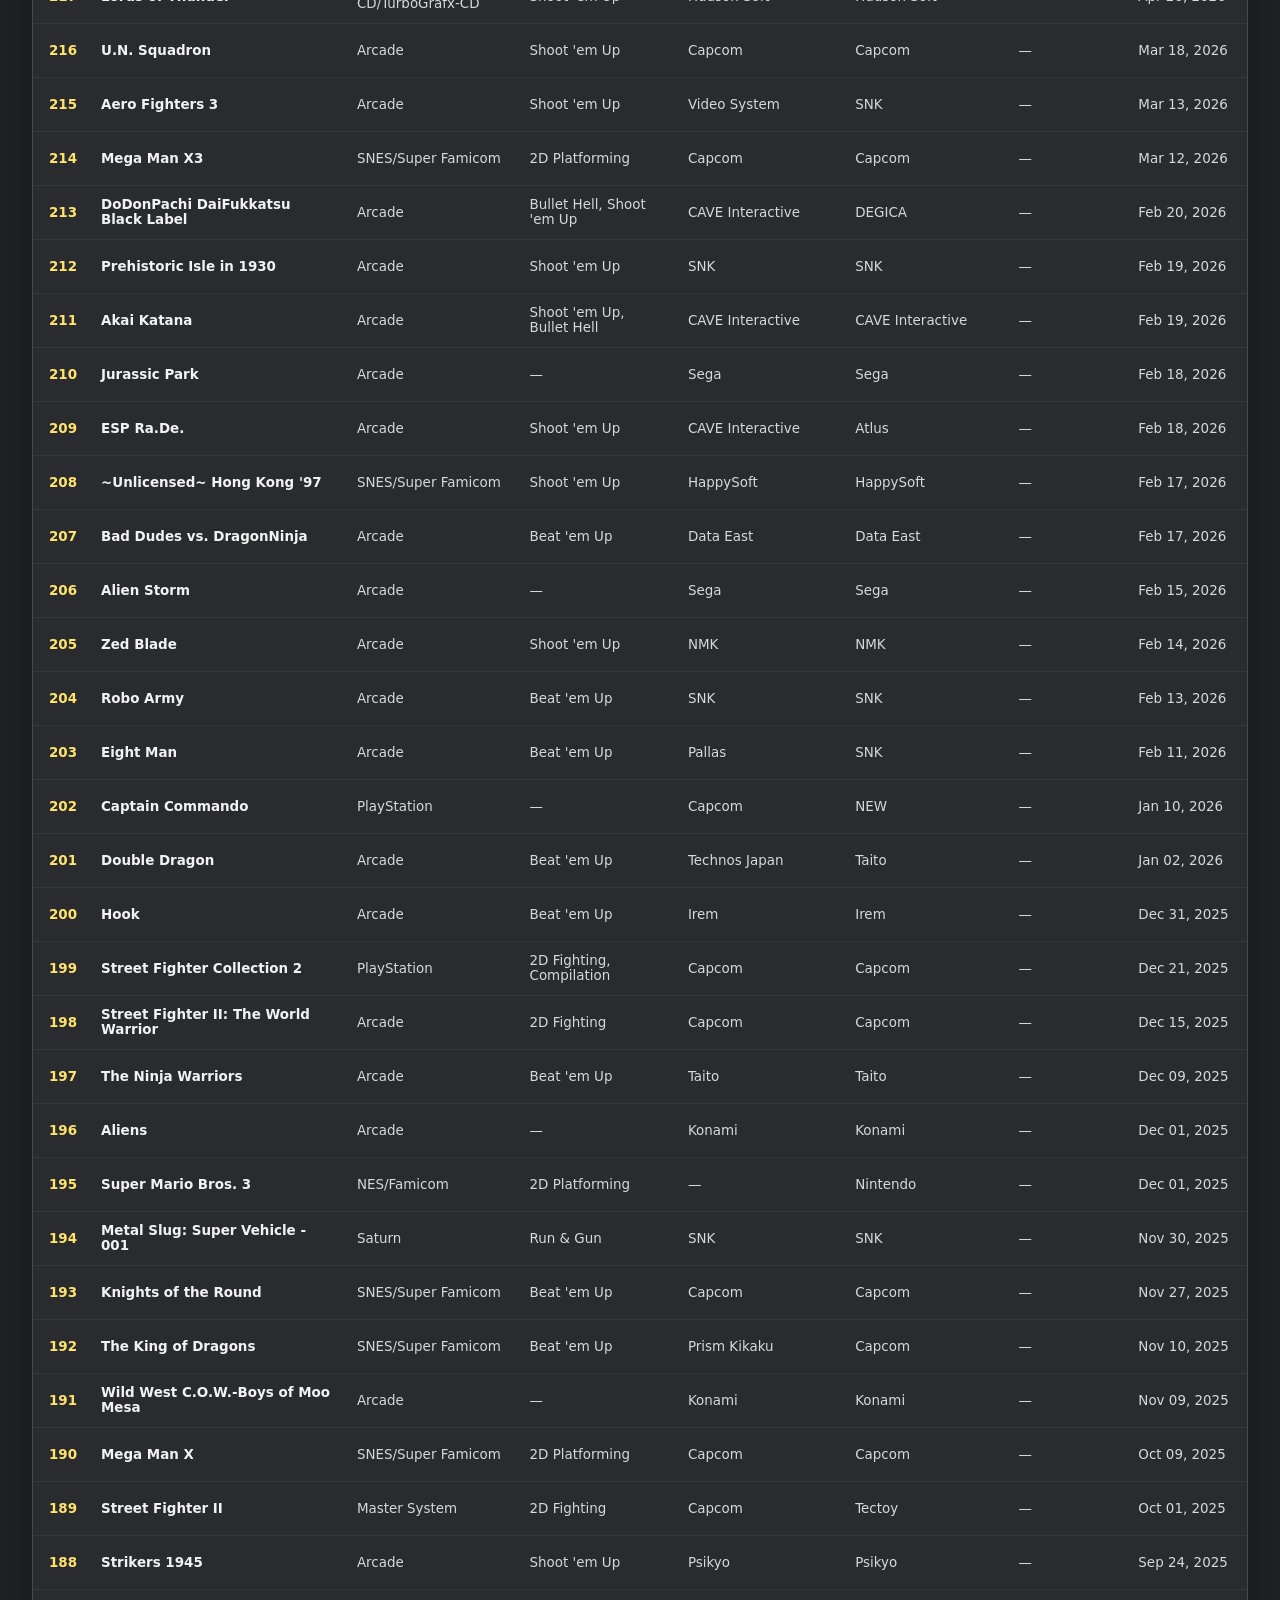
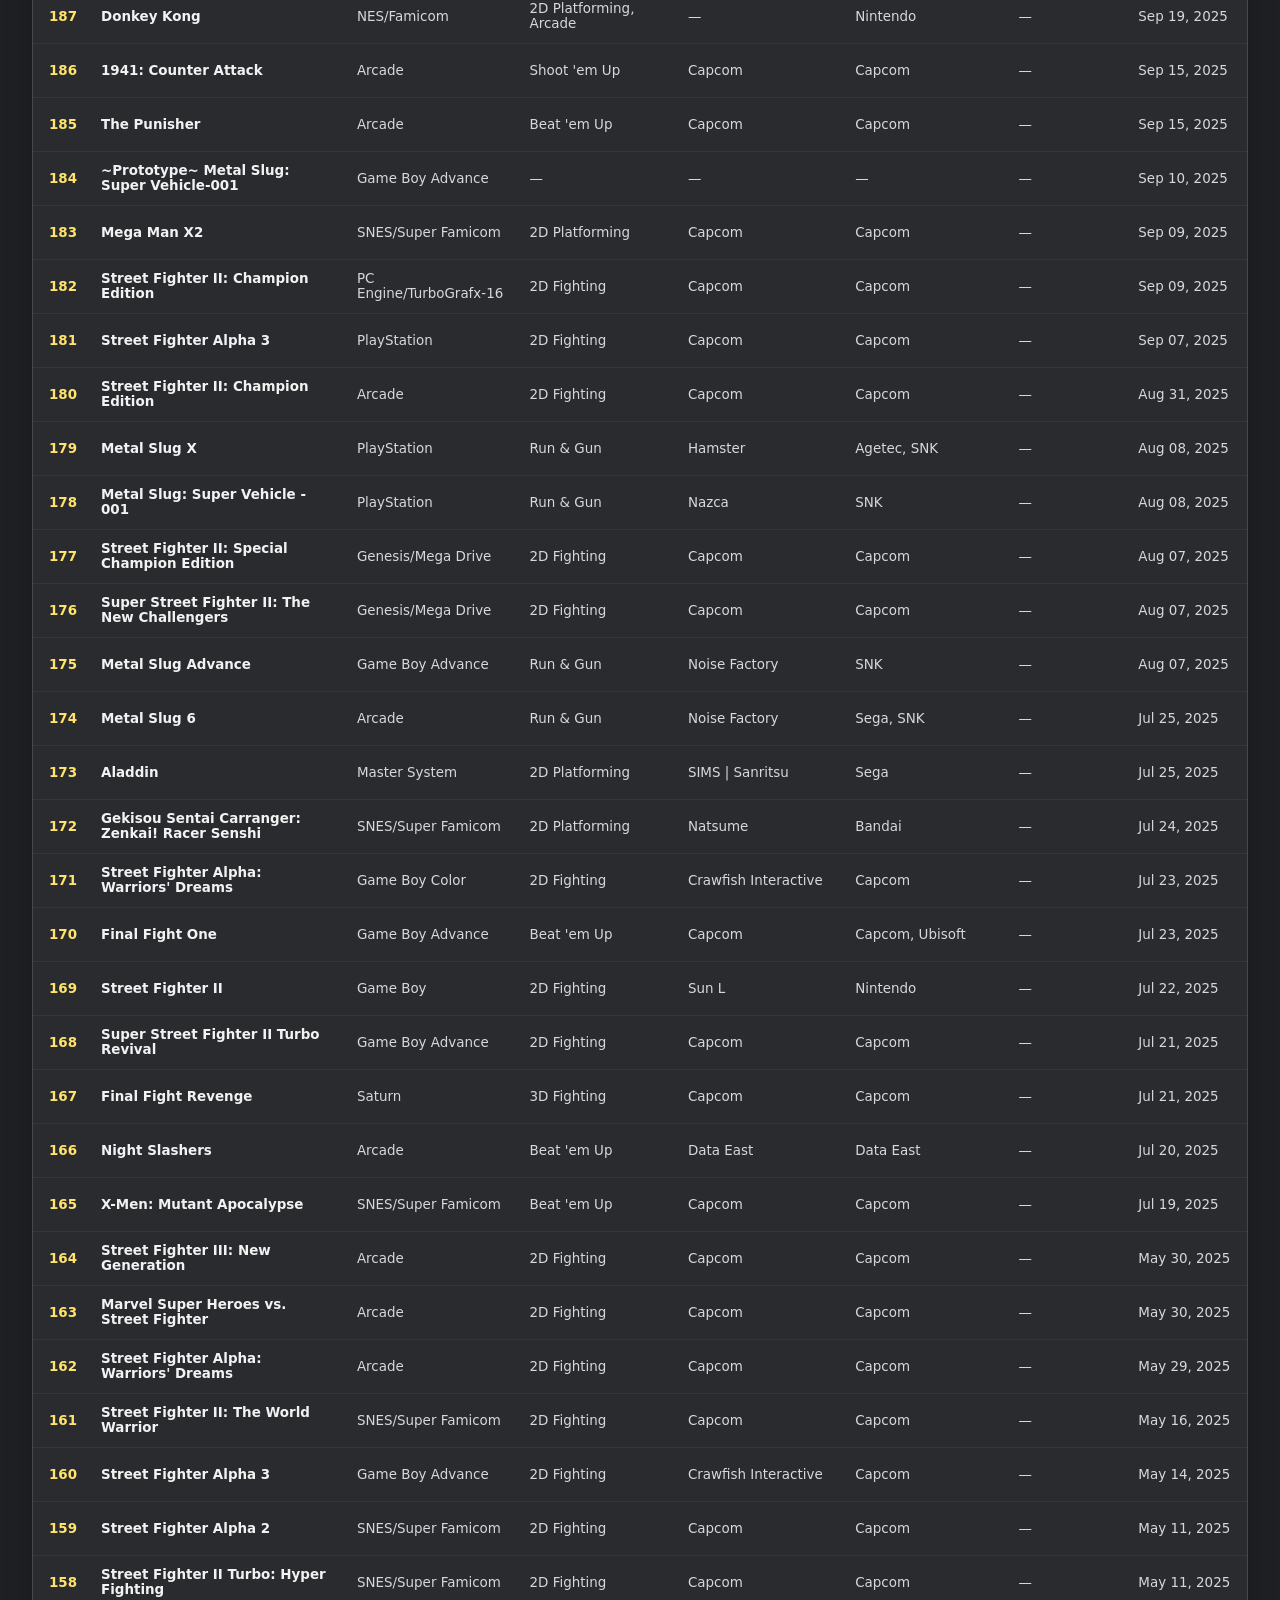
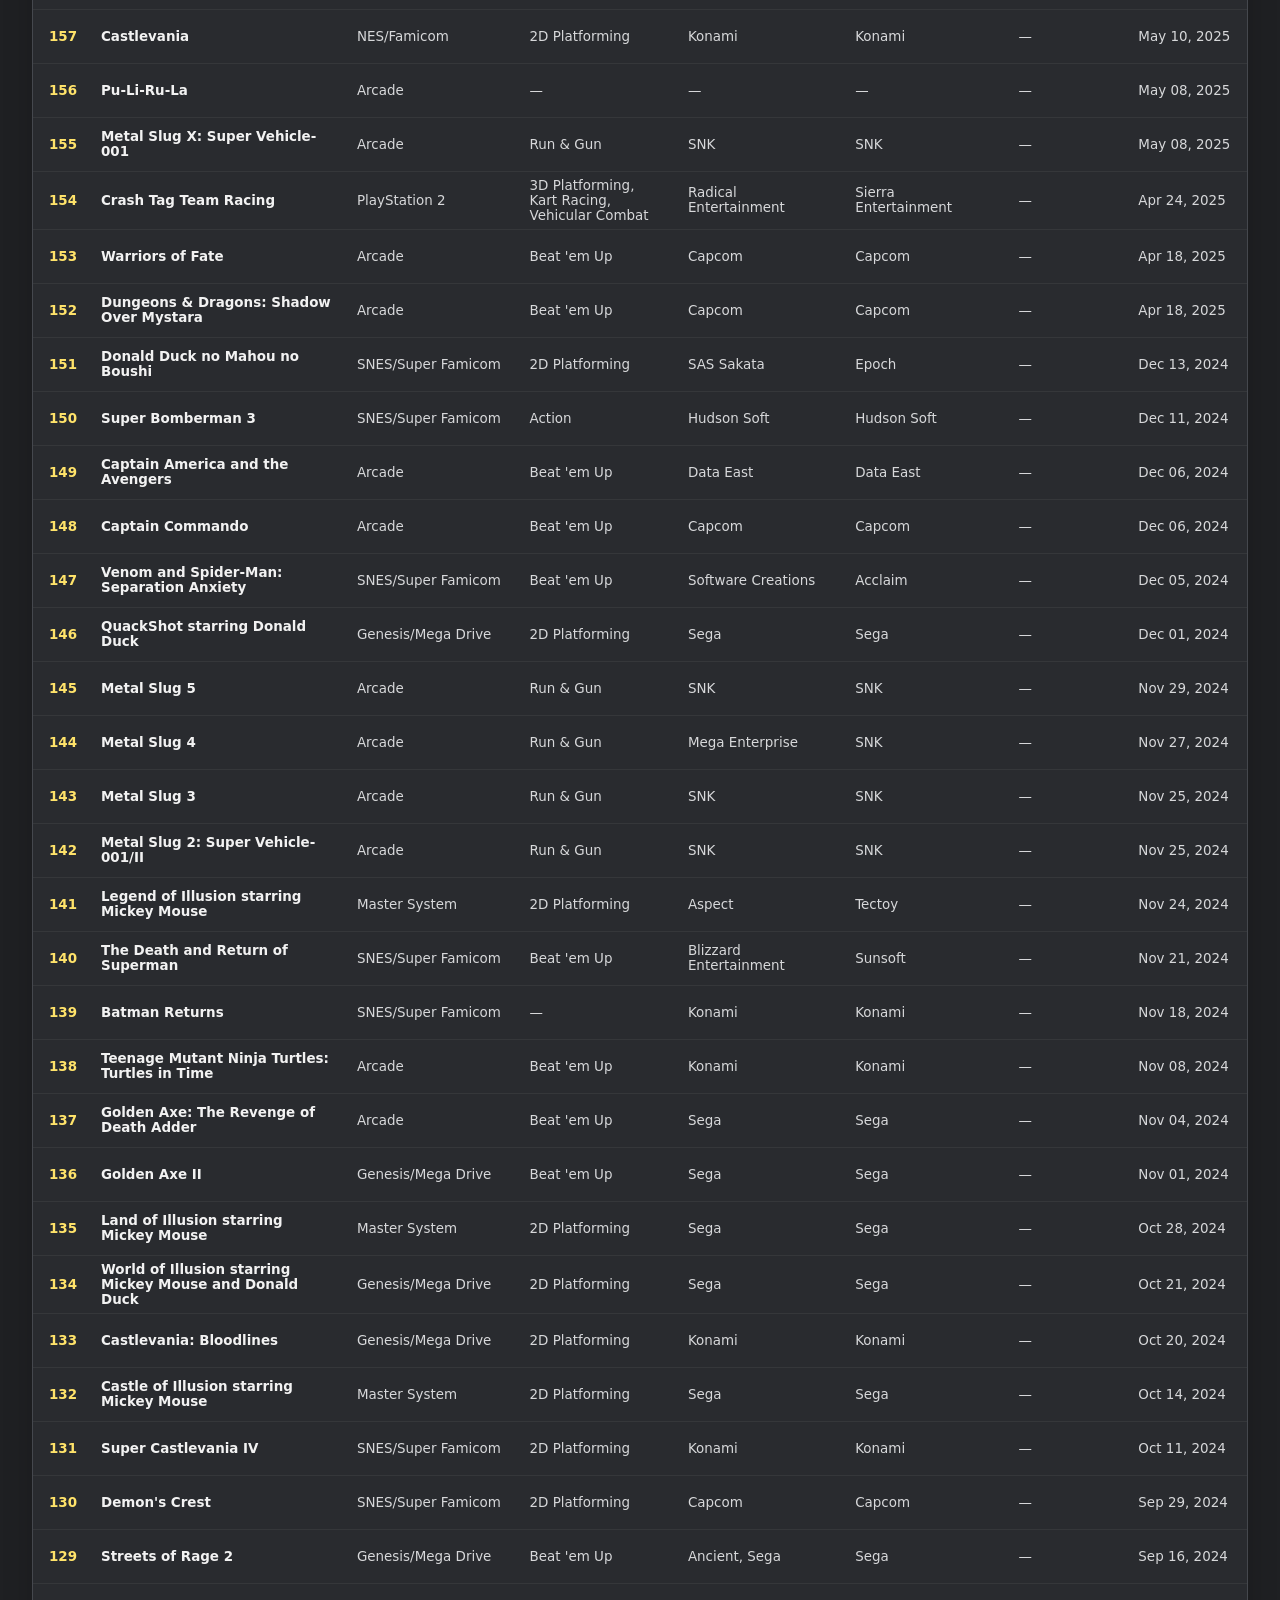
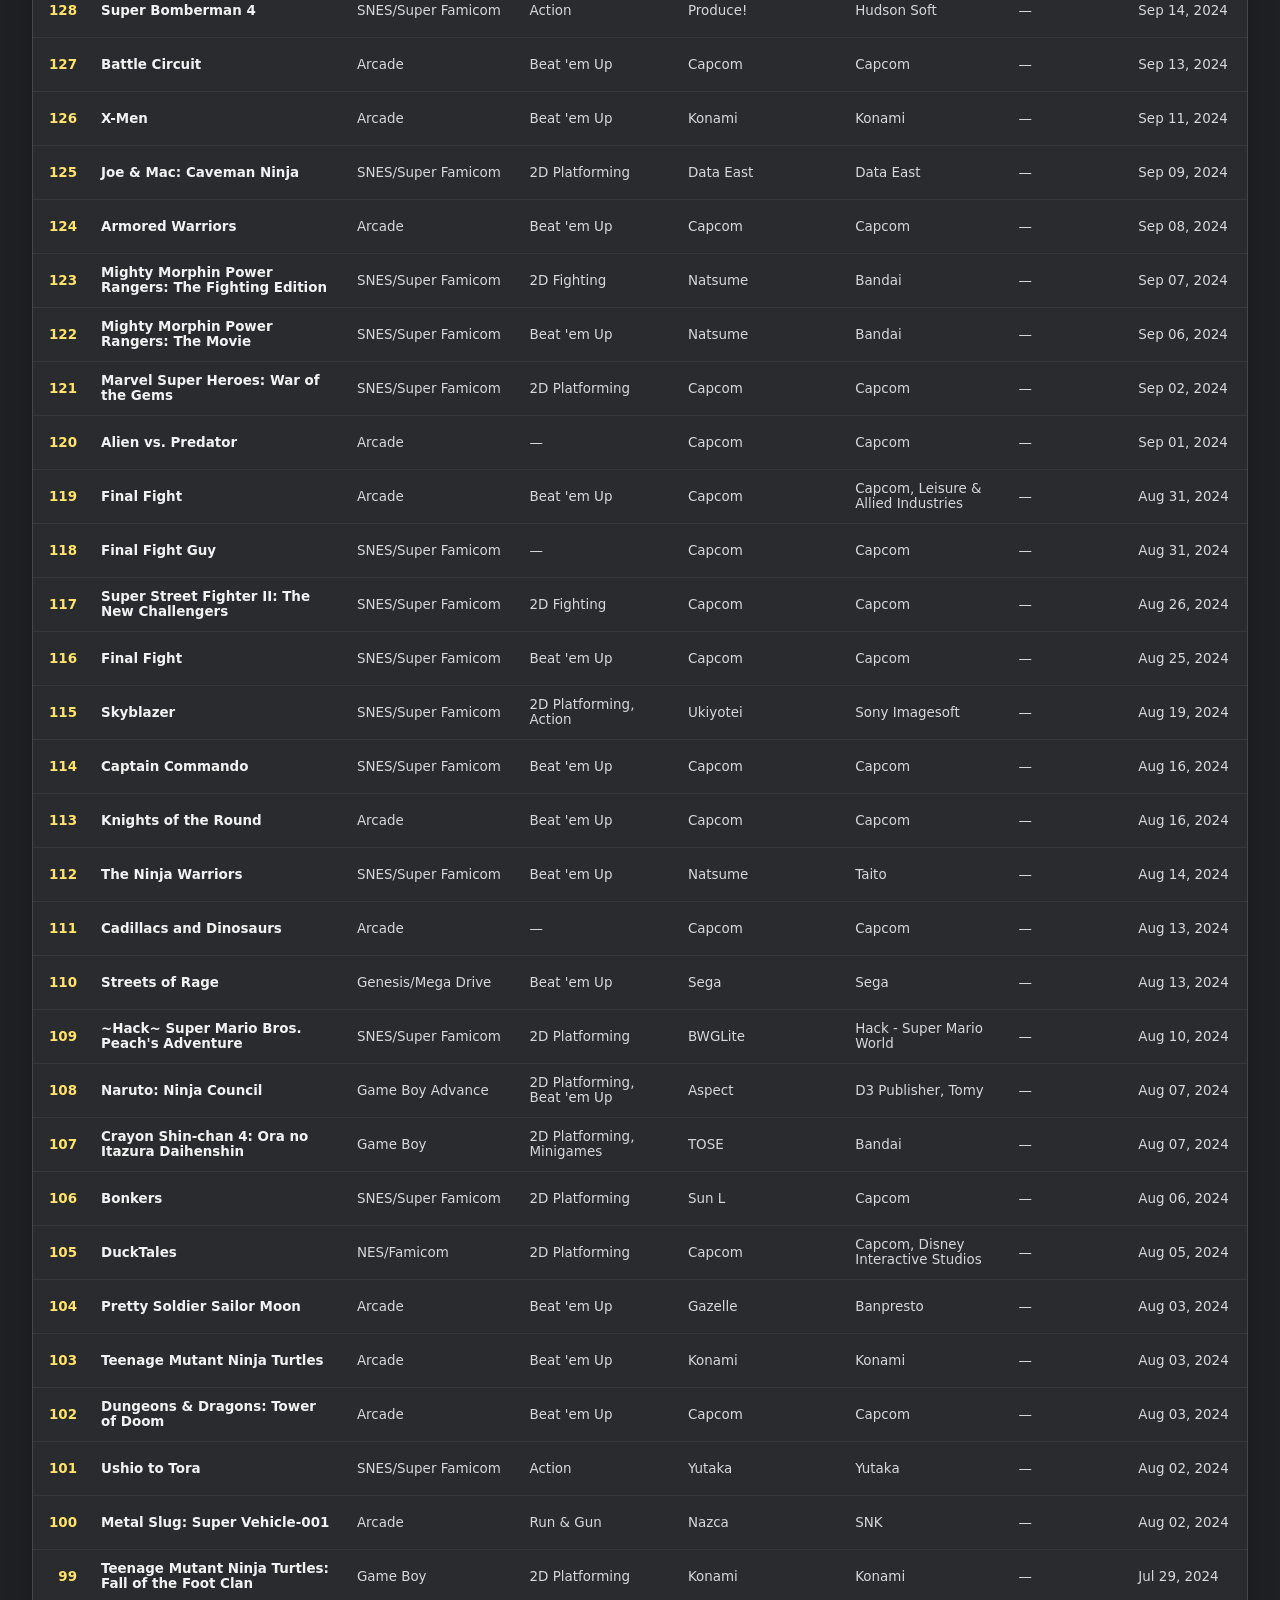
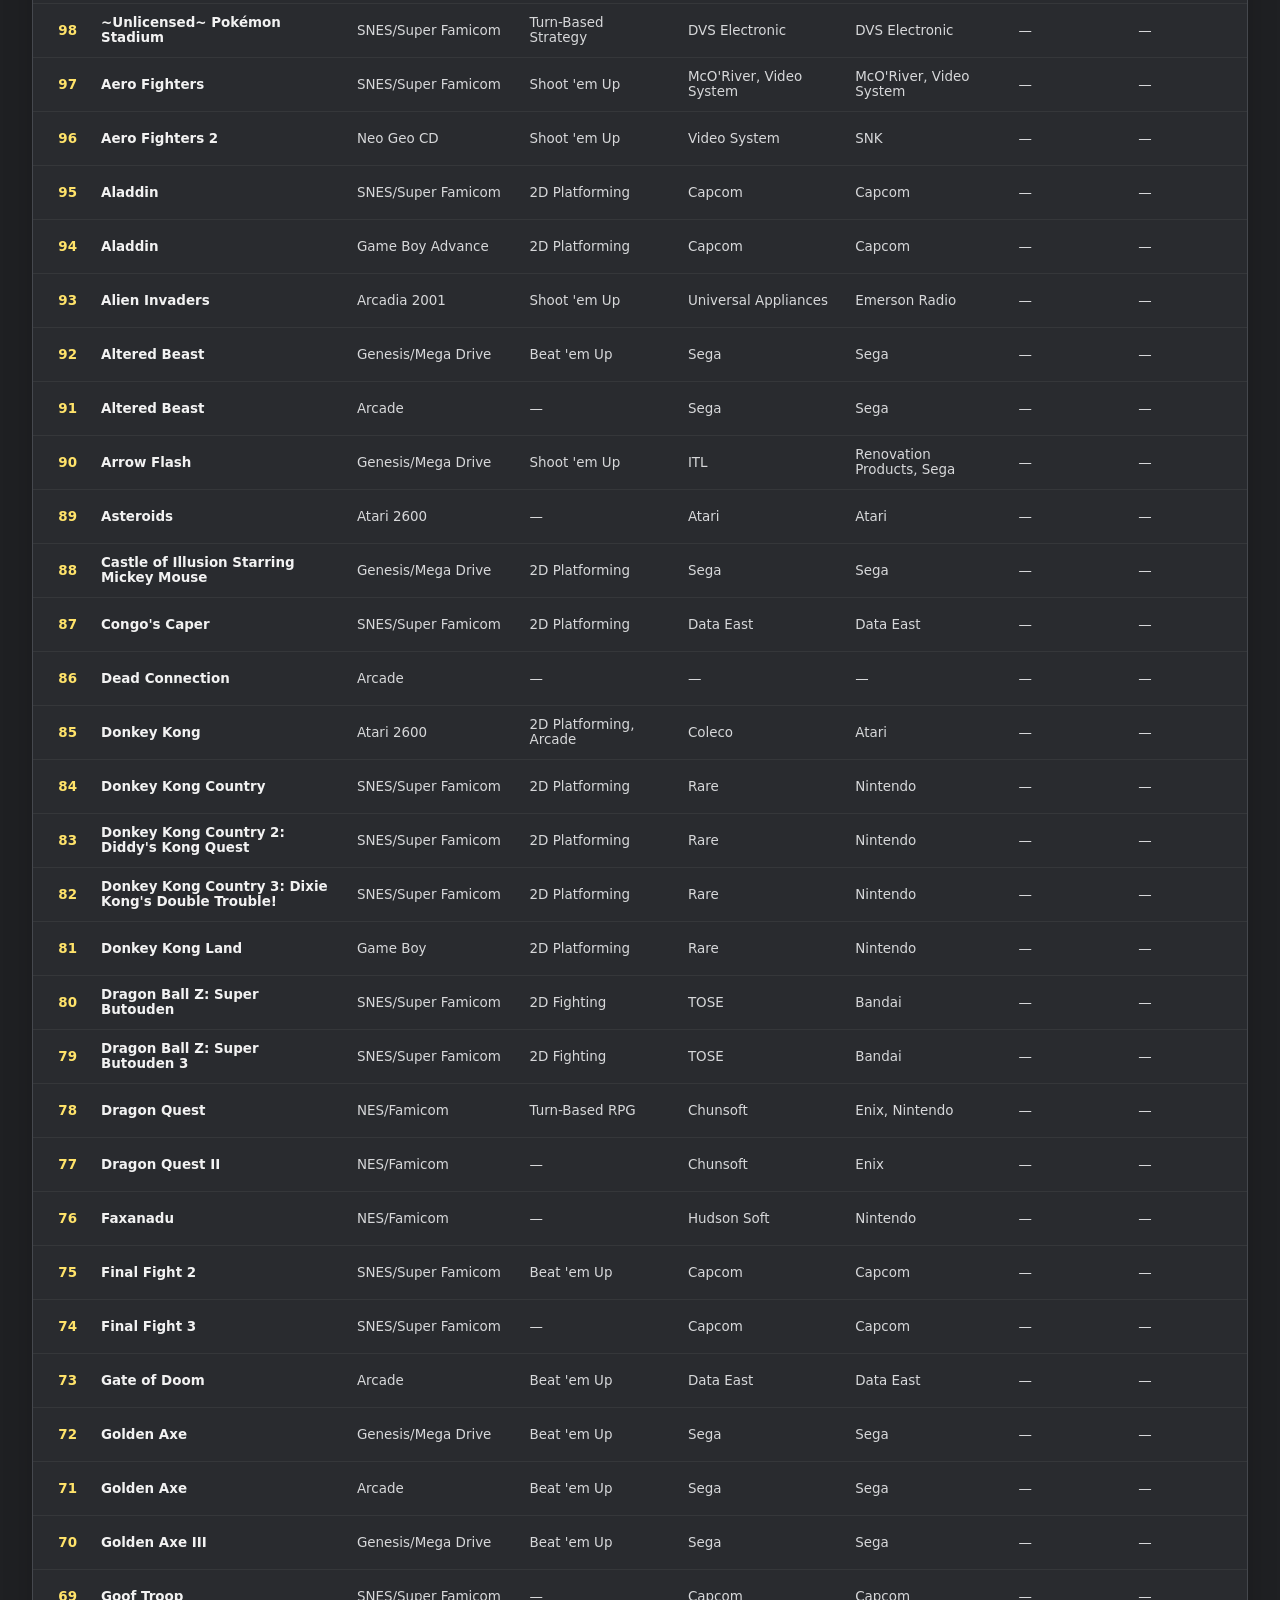
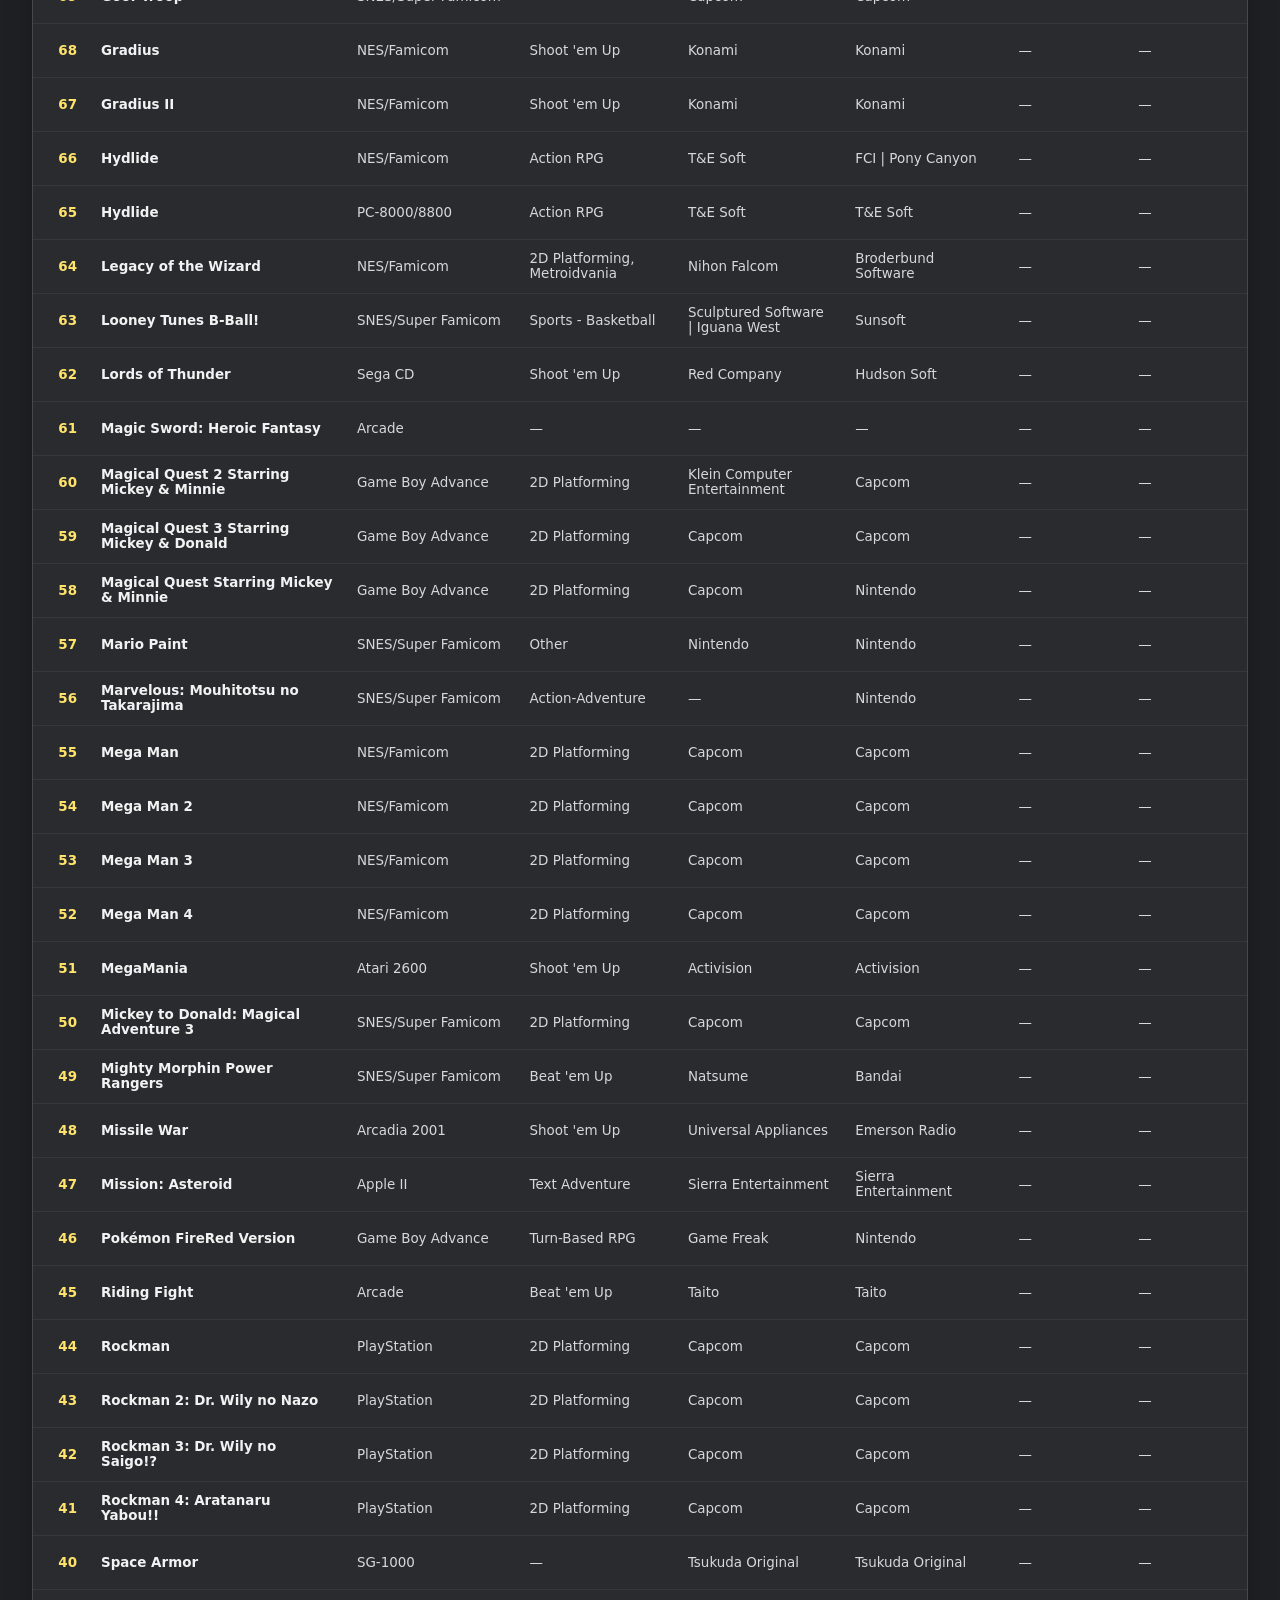
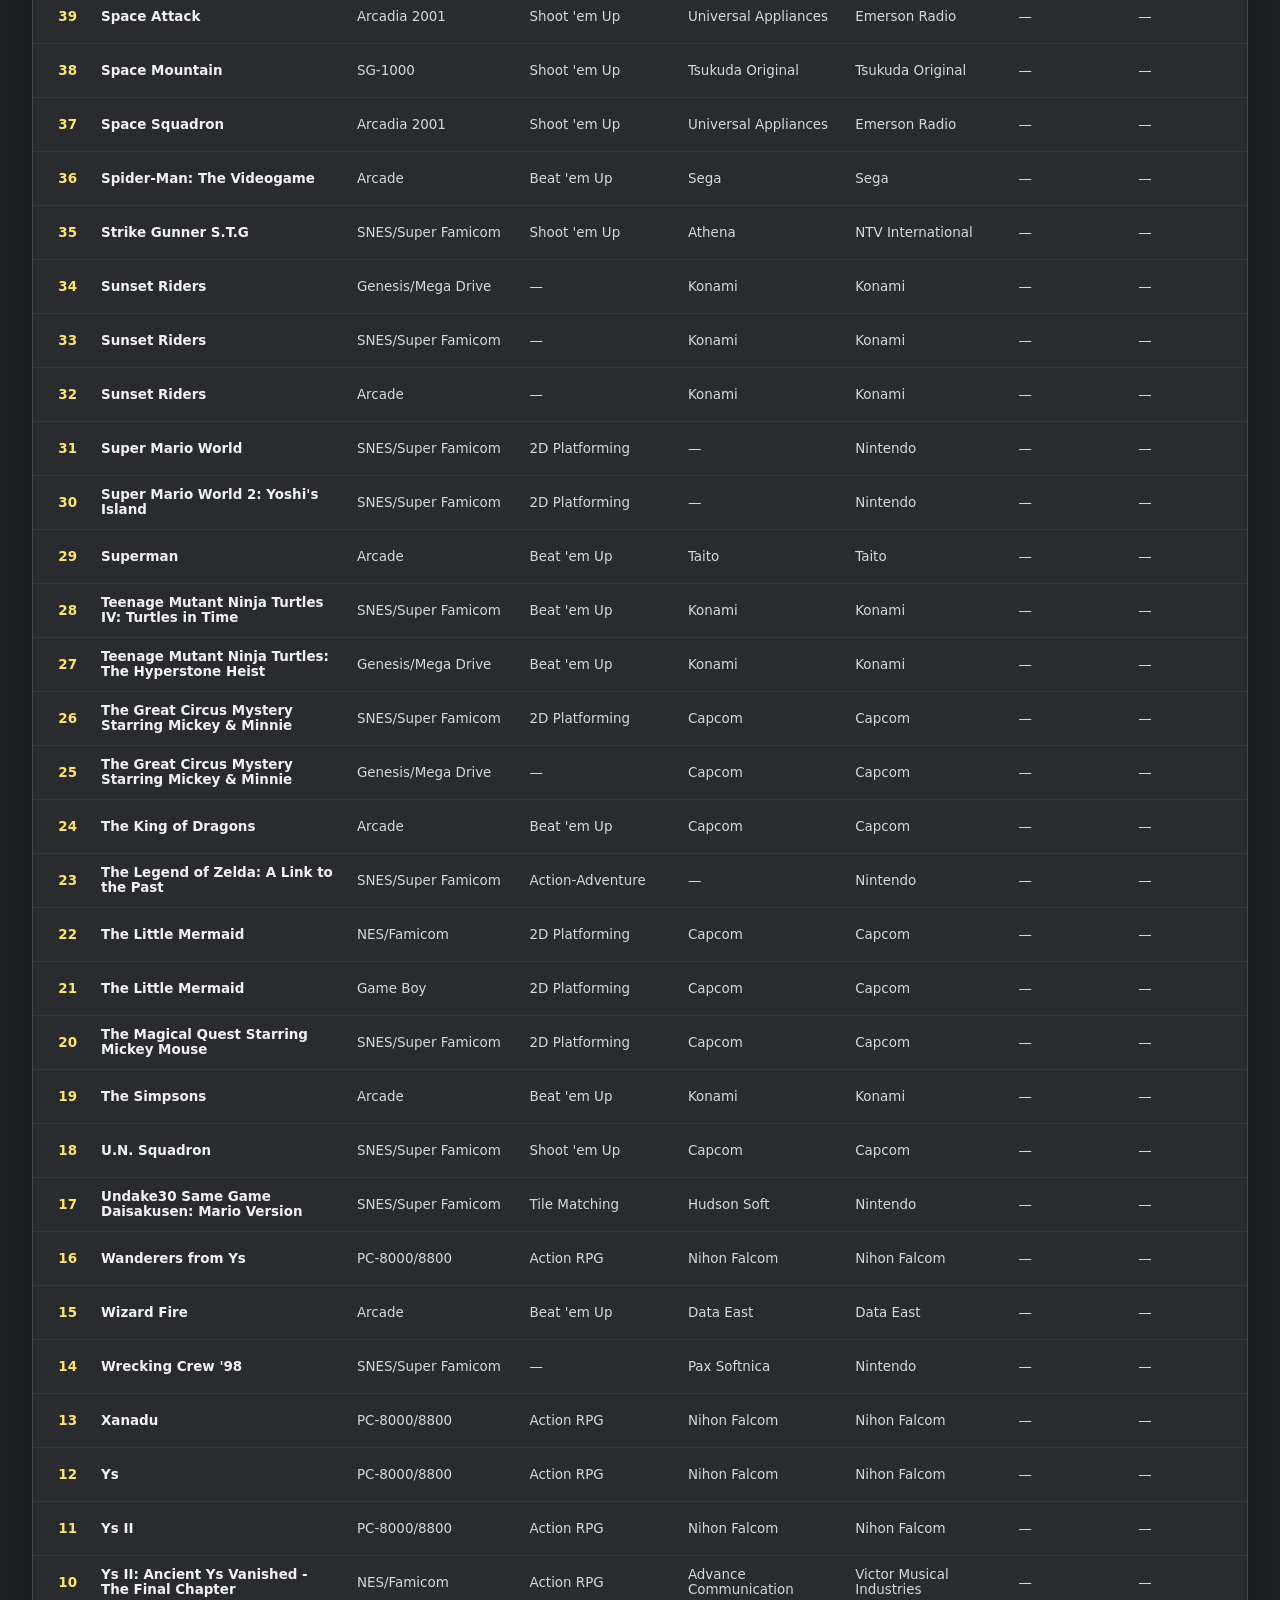
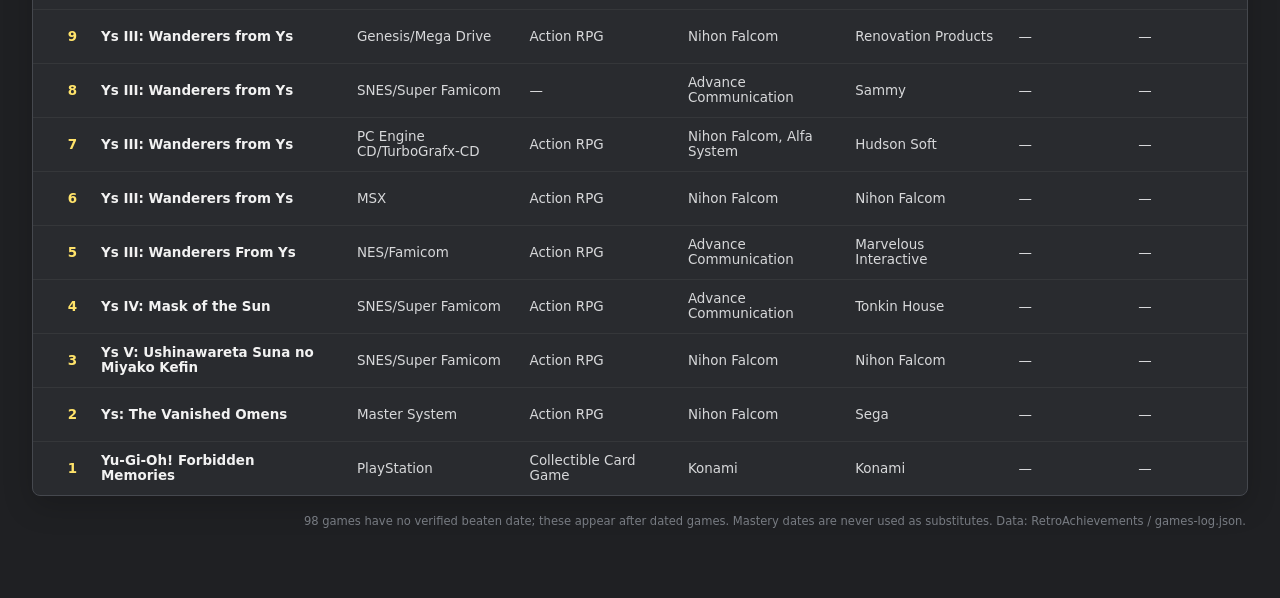
==== commit 06457f62: "Add files via upload" ====
--- a/beaten-games-list.html
+++ b/beaten-games-list.html
@@ -1 +1 @@
-<!doctype html><html lang="en"><head><meta charset="utf-8"><meta name="viewport" content="width=device-width,initial-scale=1"><title>berti — Beaten Games List</title><link rel="stylesheet" href="style.css?v=13"></head><body class="mastered-games-page"><nav class="site-nav" aria-label="Main navigation"><div class="site-nav-inner"><a class="nav-brand" href="index.html">berti <span>× RetroAchievements</span></a><div class="nav-tabs"><a class="nav-tab" href="index.html">Mastery Icons</a><a class="nav-tab is-active" href="beaten-games-list.html" aria-current="page">Beaten Games List</a><a class="nav-tab " href="beaten-games-wall.html" >Beaten Games Wall</a></div></div></nav><header class="site-header games-header"><div><h1>Beaten Games List</h1><p>All completed games, newest beaten date first. Mastered games are included.</p></div><div class="count" id="gamesCount">Loading games…</div></header><main class="games-main"><div class="games-table-wrap"><table class="games-table beaten-log-table"><thead><tr><th>Nº</th><th>Game</th><th>Console</th><th>Genre</th><th>Developer</th><th>Publisher</th><th>Time to beat</th><th>Date beaten</th><th>Beaten condition</th></tr></thead><tbody id="beatenListBody"><tr><td colspan="9">Loading games…</td></tr></tbody></table></div><p class="games-source-note" id="beatenNotice">Dates are based on confirmed beaten awards; missing dates are shown as —.</p></main><script src="beaten-games-list.js?v=1"></script></body></html>+<!doctype html><html lang="en"><head><meta charset="utf-8"><meta name="viewport" content="width=device-width,initial-scale=1"><title>berti — Beaten Games List</title><link rel="stylesheet" href="style.css?v=13"></head><body class="mastered-games-page"><nav class="site-nav" aria-label="Main navigation"><div class="site-nav-inner"><a class="nav-brand" href="index.html">berti <span>× RetroAchievements</span></a><div class="nav-tabs"><a class="nav-tab" href="index.html">Mastery Icons</a><a class="nav-tab is-active" href="beaten-games-list.html" aria-current="page">Beaten Games List</a><a class="nav-tab " href="beaten-games-wall.html" >Beaten Games Wall</a></div></div></nav><header class="site-header games-header"><div><h1>Beaten Games List</h1><p>All completed games, newest beaten date first. Mastered games are included.</p></div><div class="count" id="gamesCount">Loading games…</div></header><main class="games-main"><div class="games-table-wrap"><table class="games-table beaten-log-table"><thead><tr><th>Nº</th><th>Game</th><th>Console</th><th>Genre</th><th>Developer</th><th>Publisher</th><th>Time to beat</th><th>Date beaten</th><th>Beaten condition</th></tr></thead><tbody id="beatenListBody"><tr><td colspan="9">Loading games…</td></tr></tbody></table></div><p class="games-source-note" id="beatenNotice">Dates are based on confirmed beaten awards; missing dates are shown as —.</p></main><script src="beaten-games-list.js?v=2"></script></body></html>
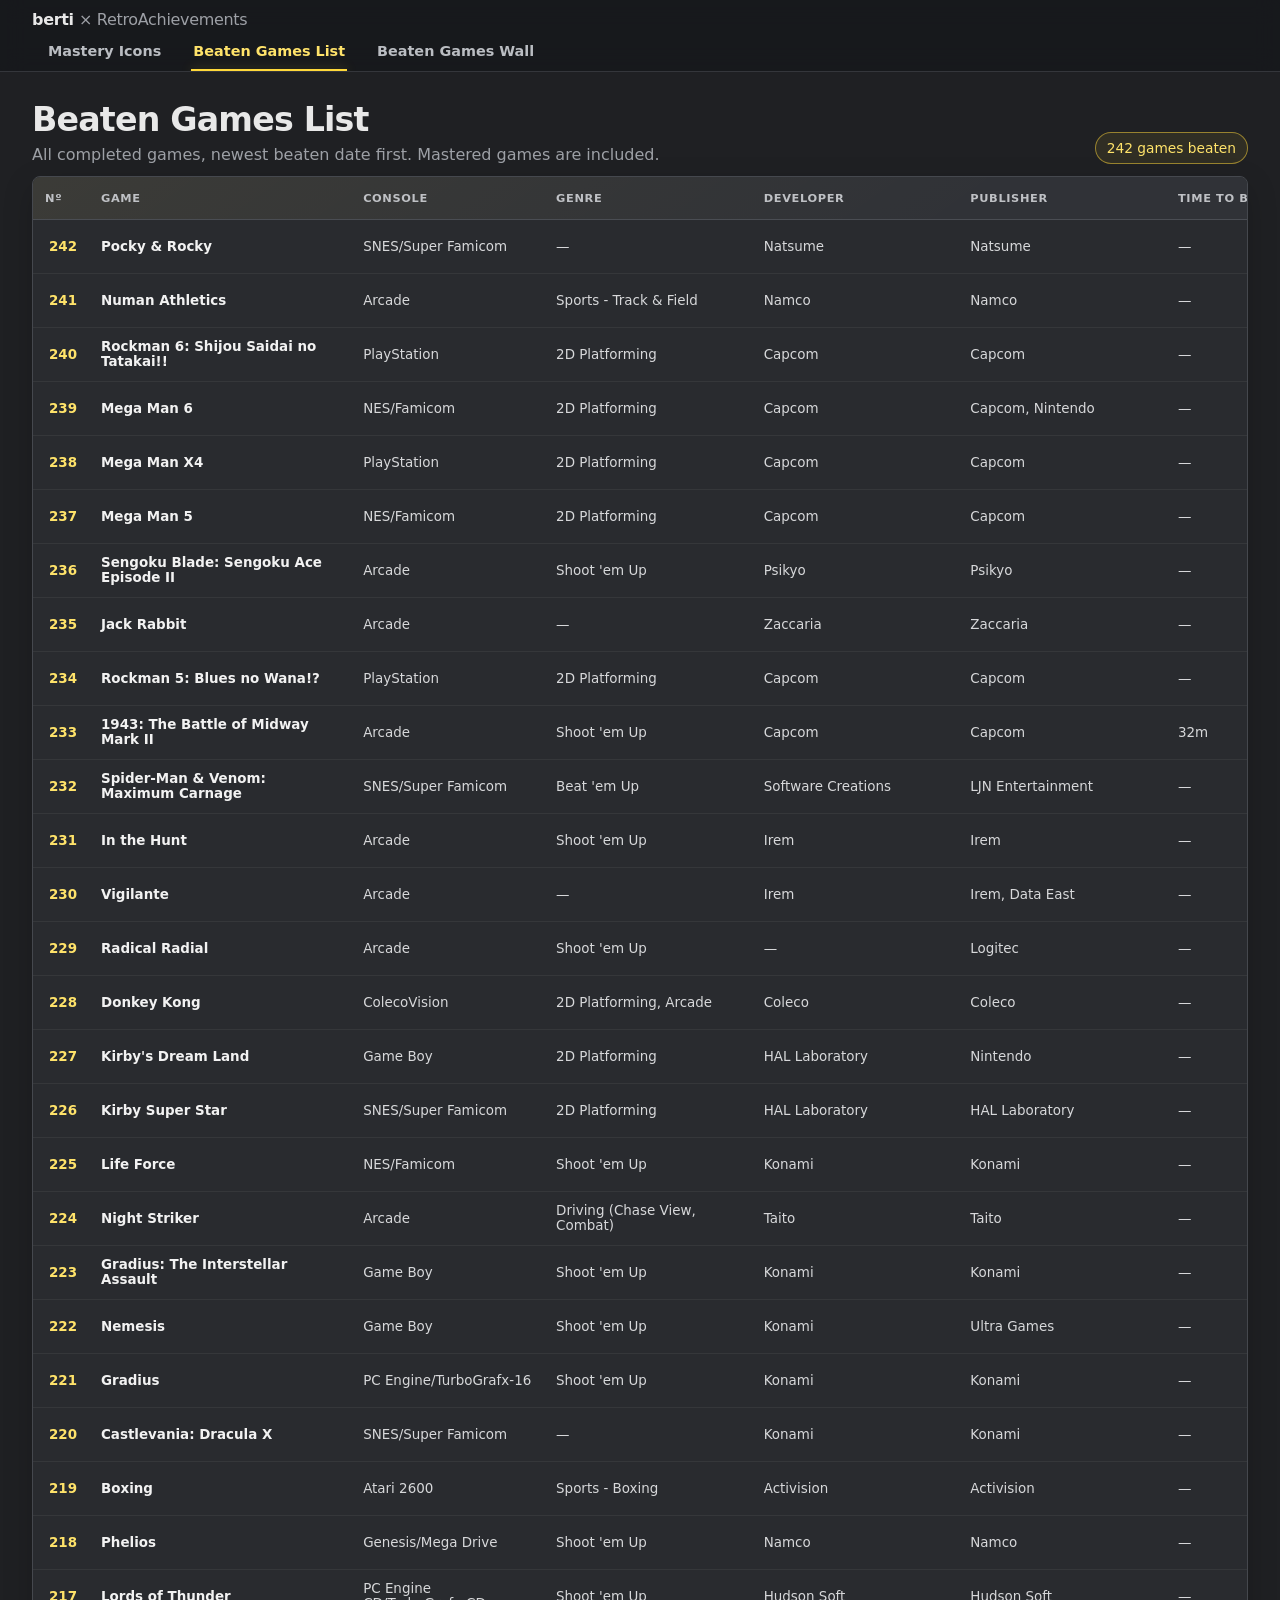
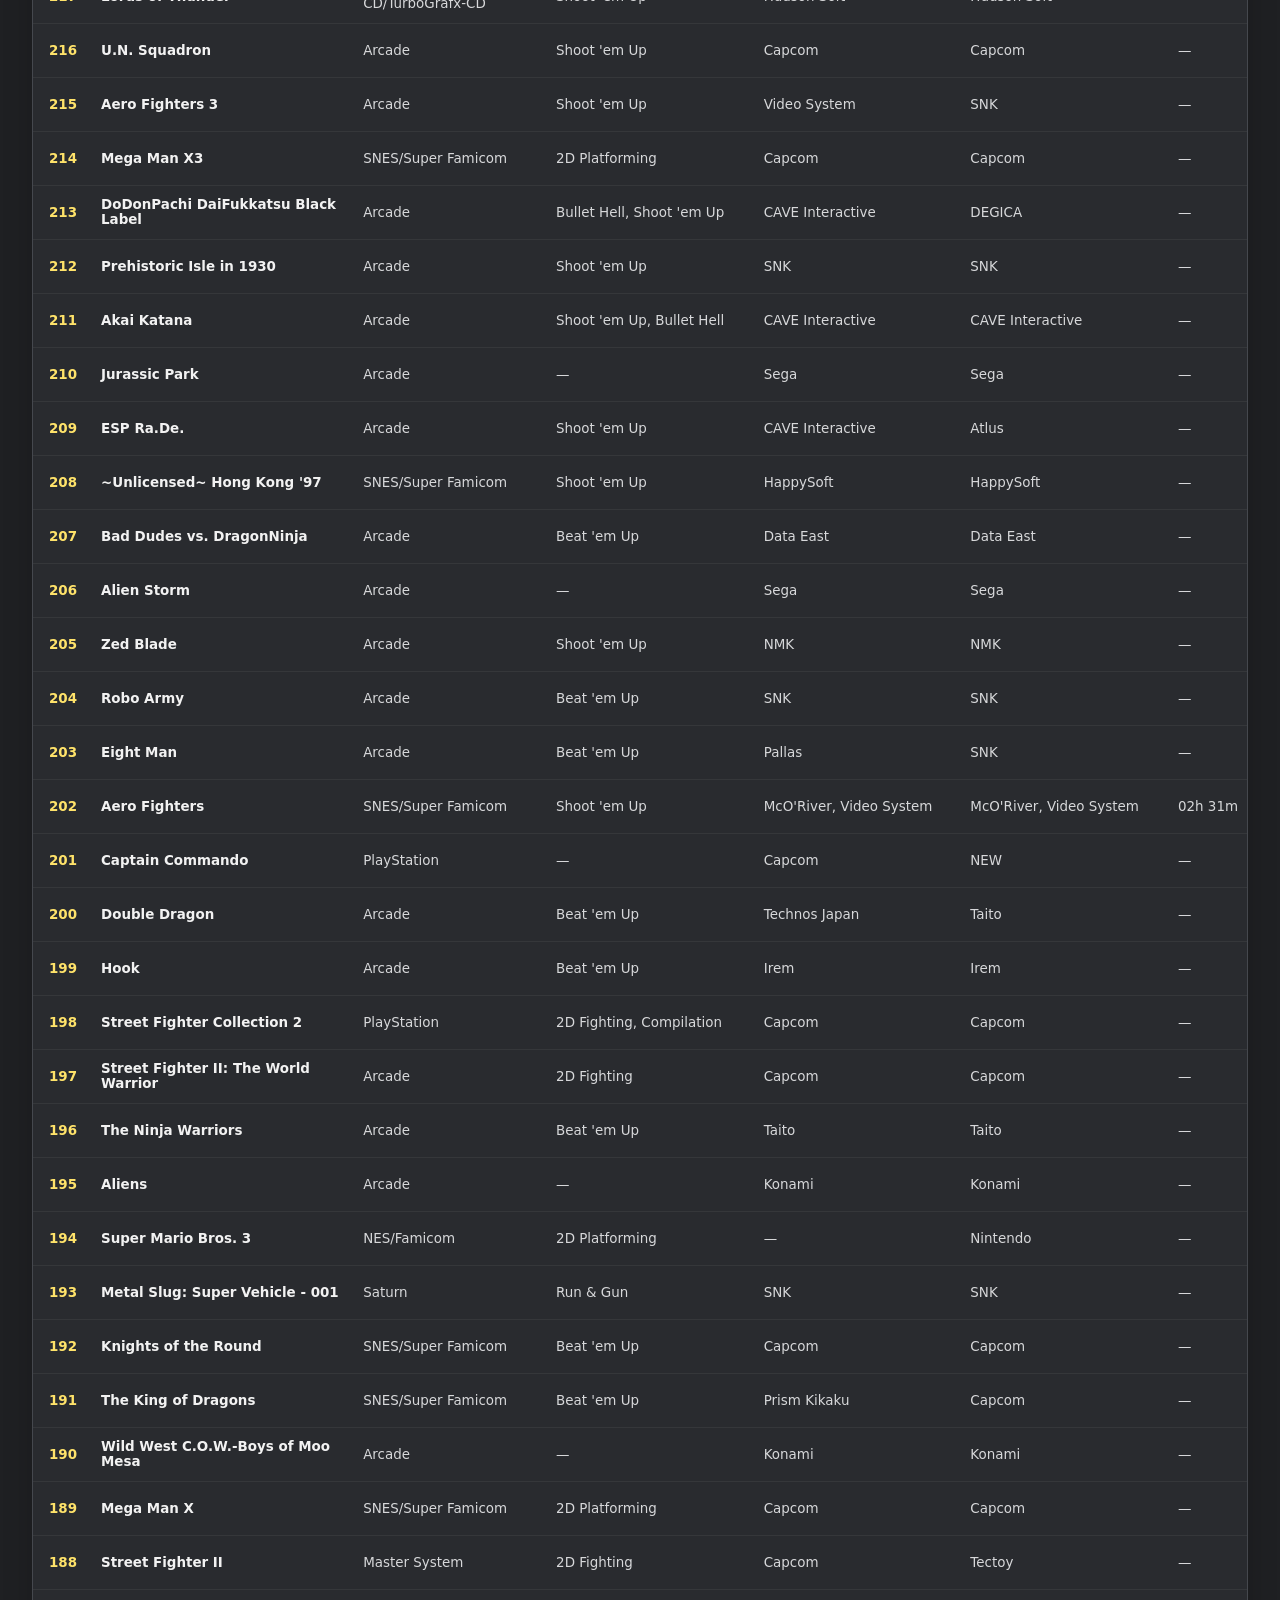
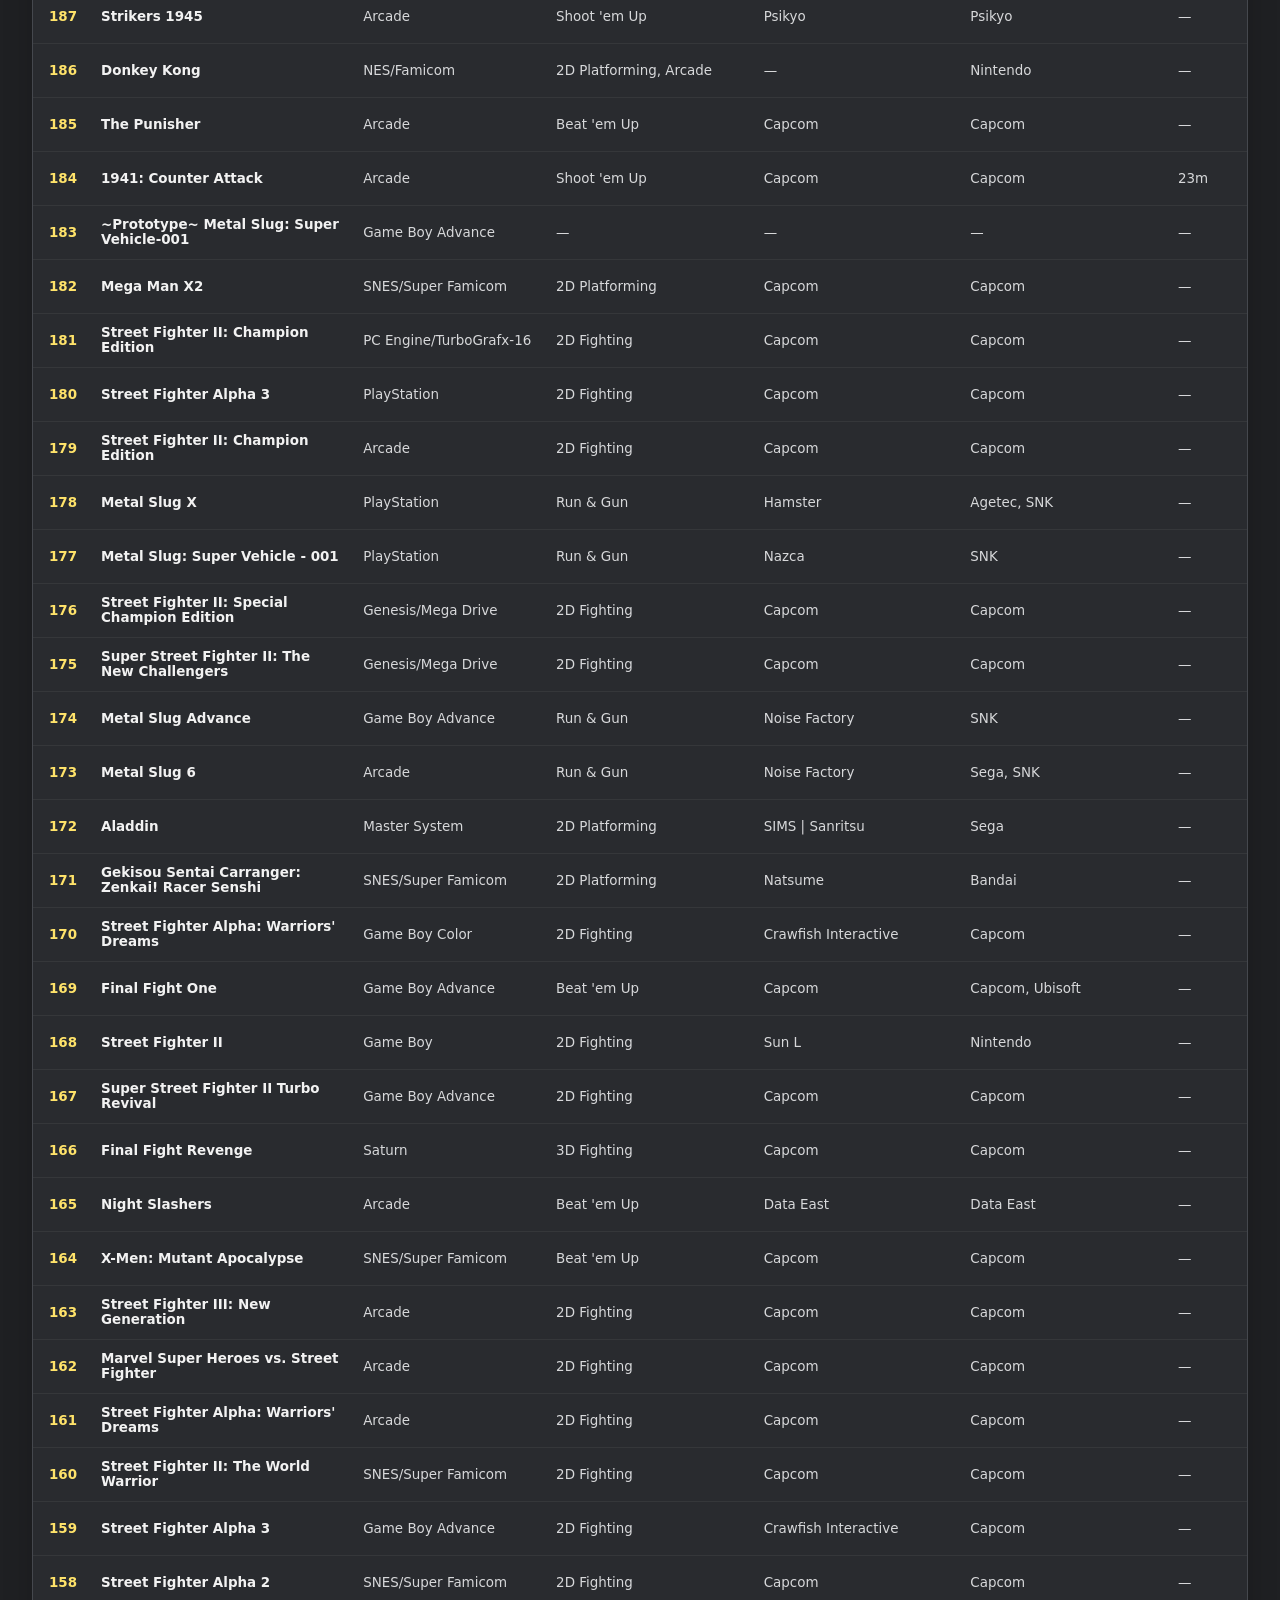
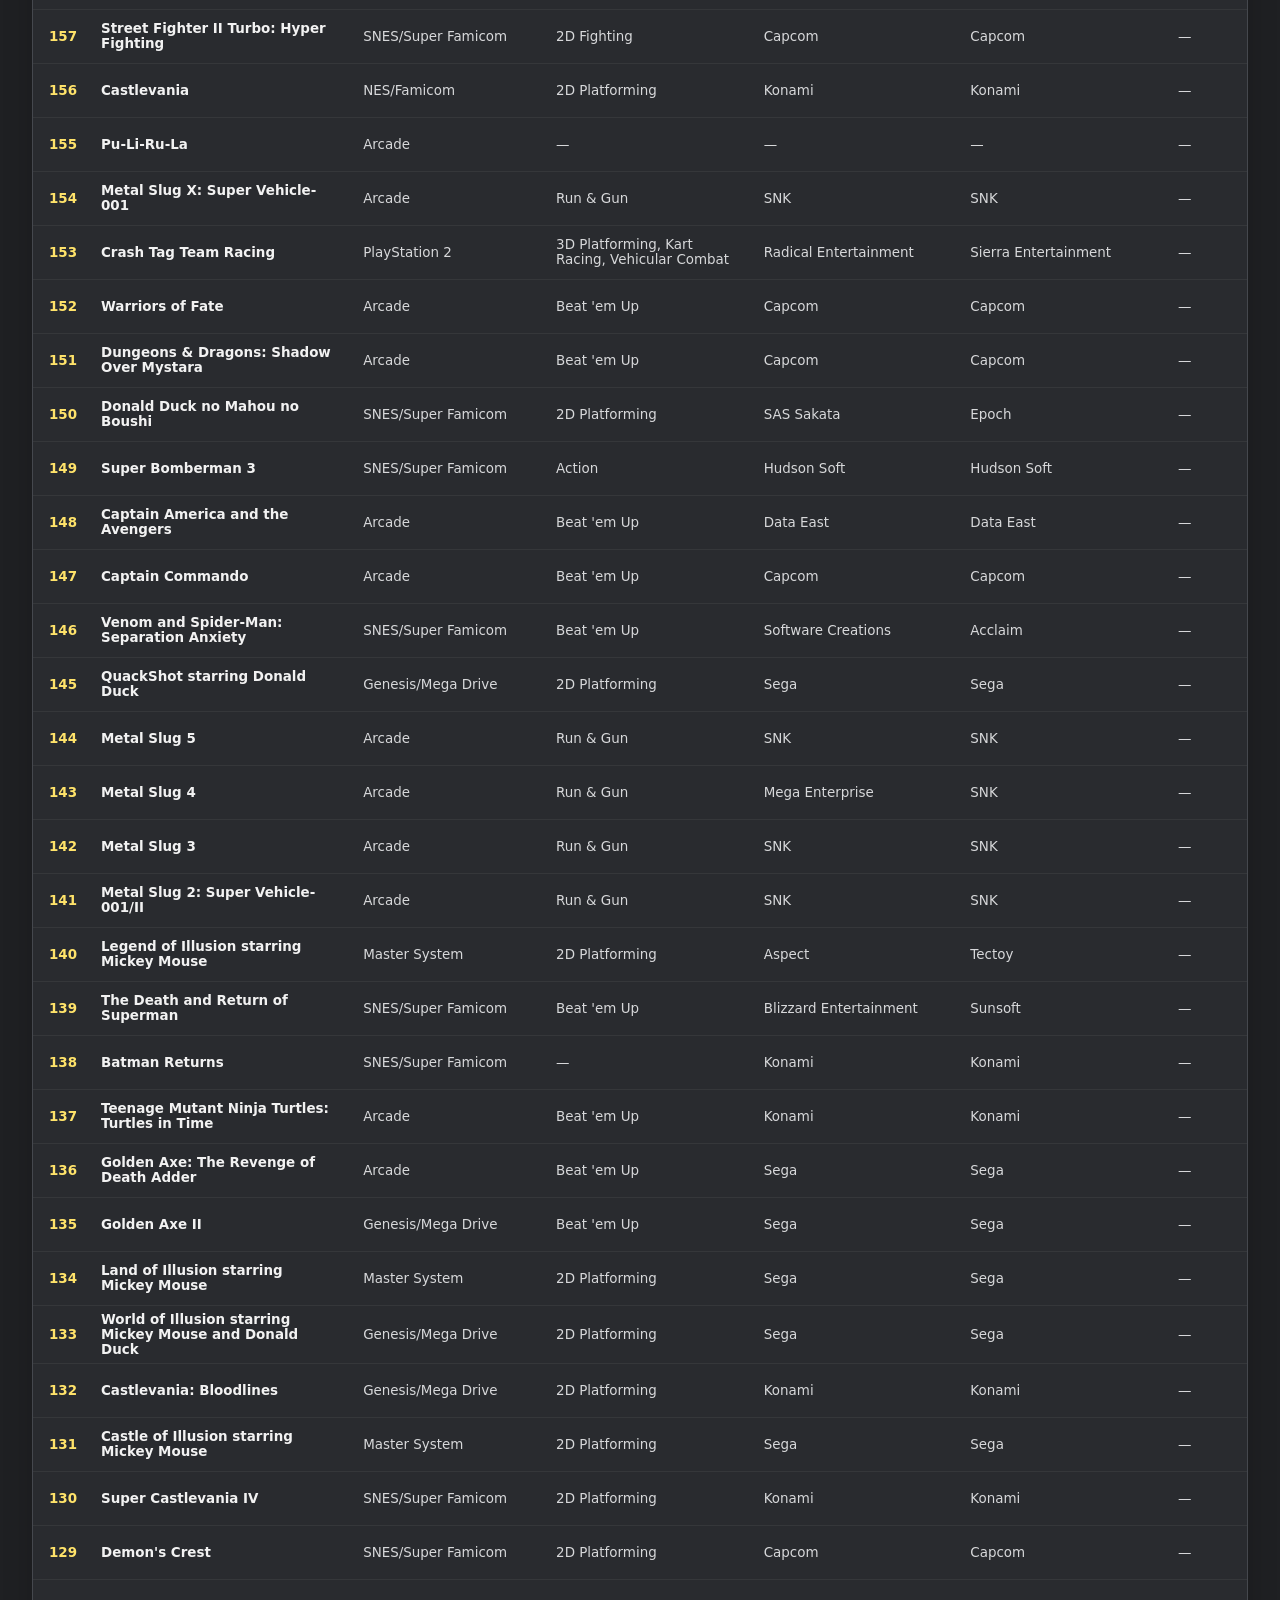
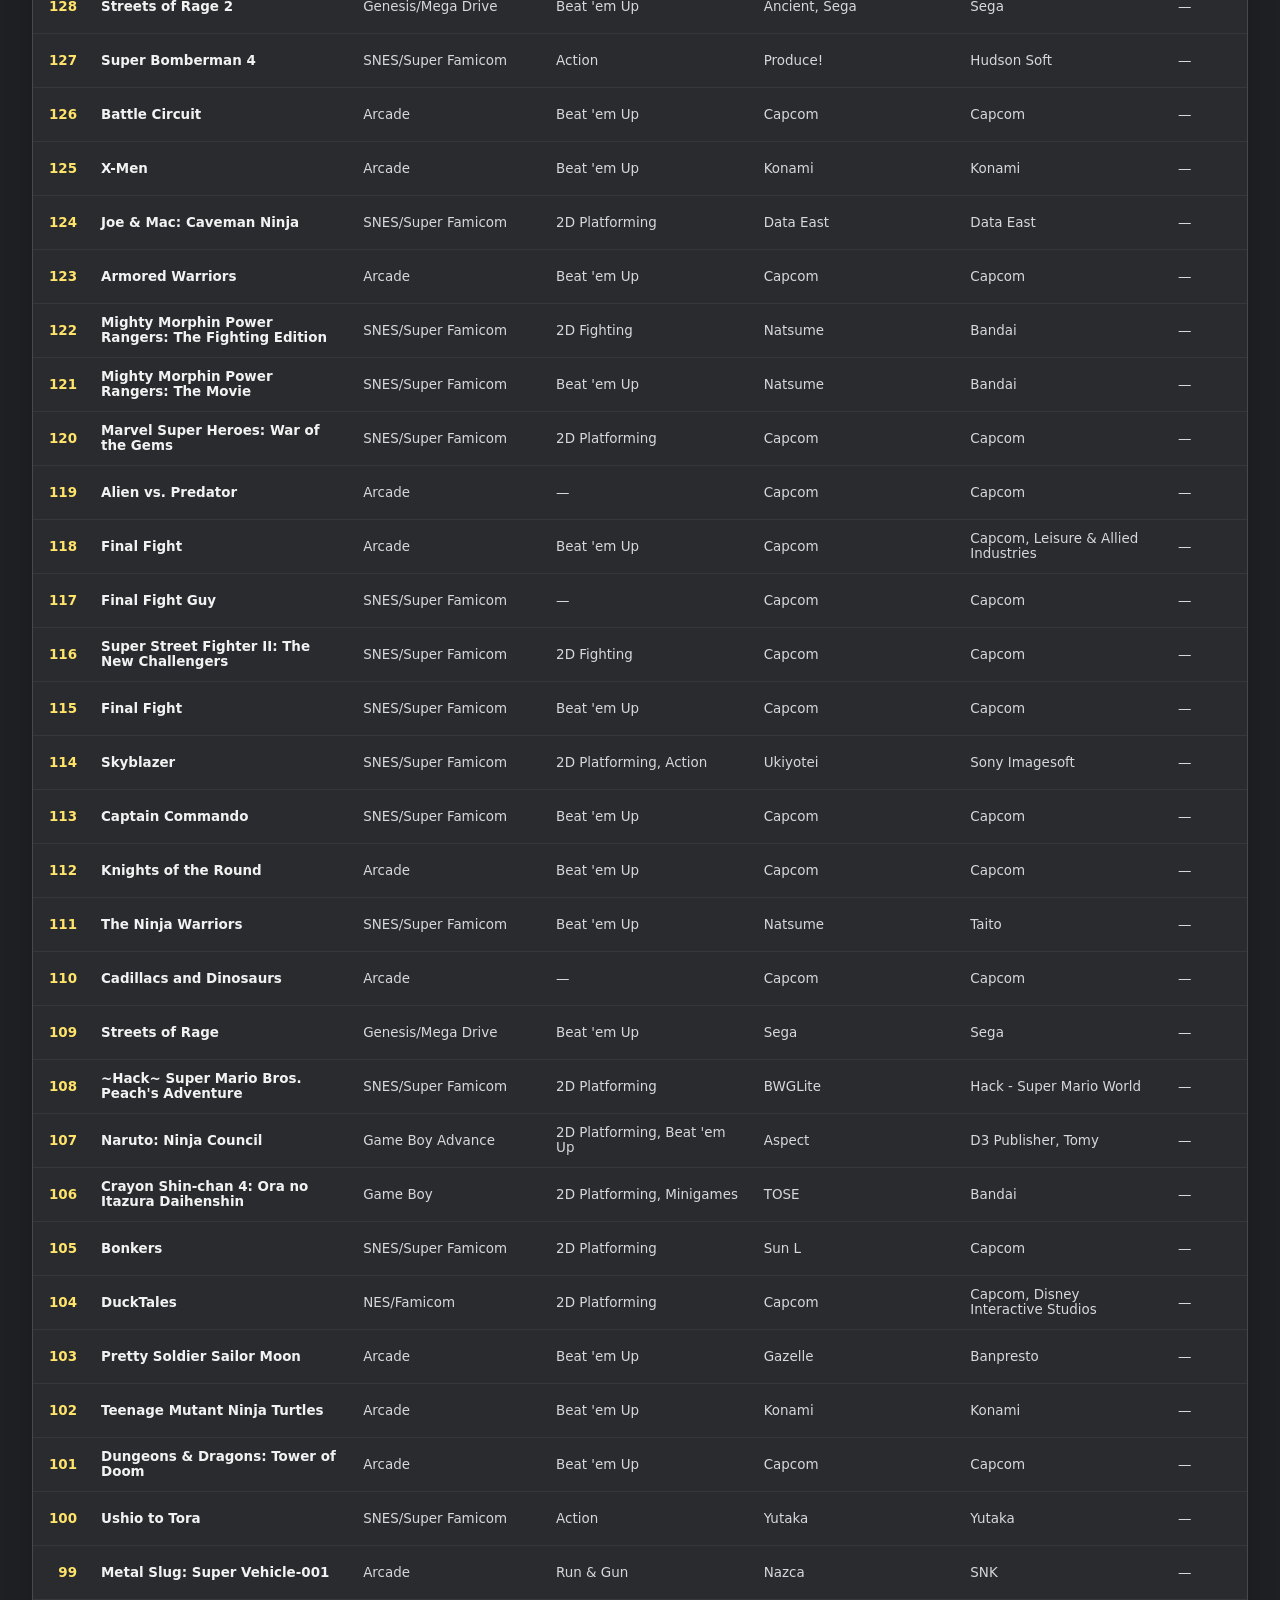
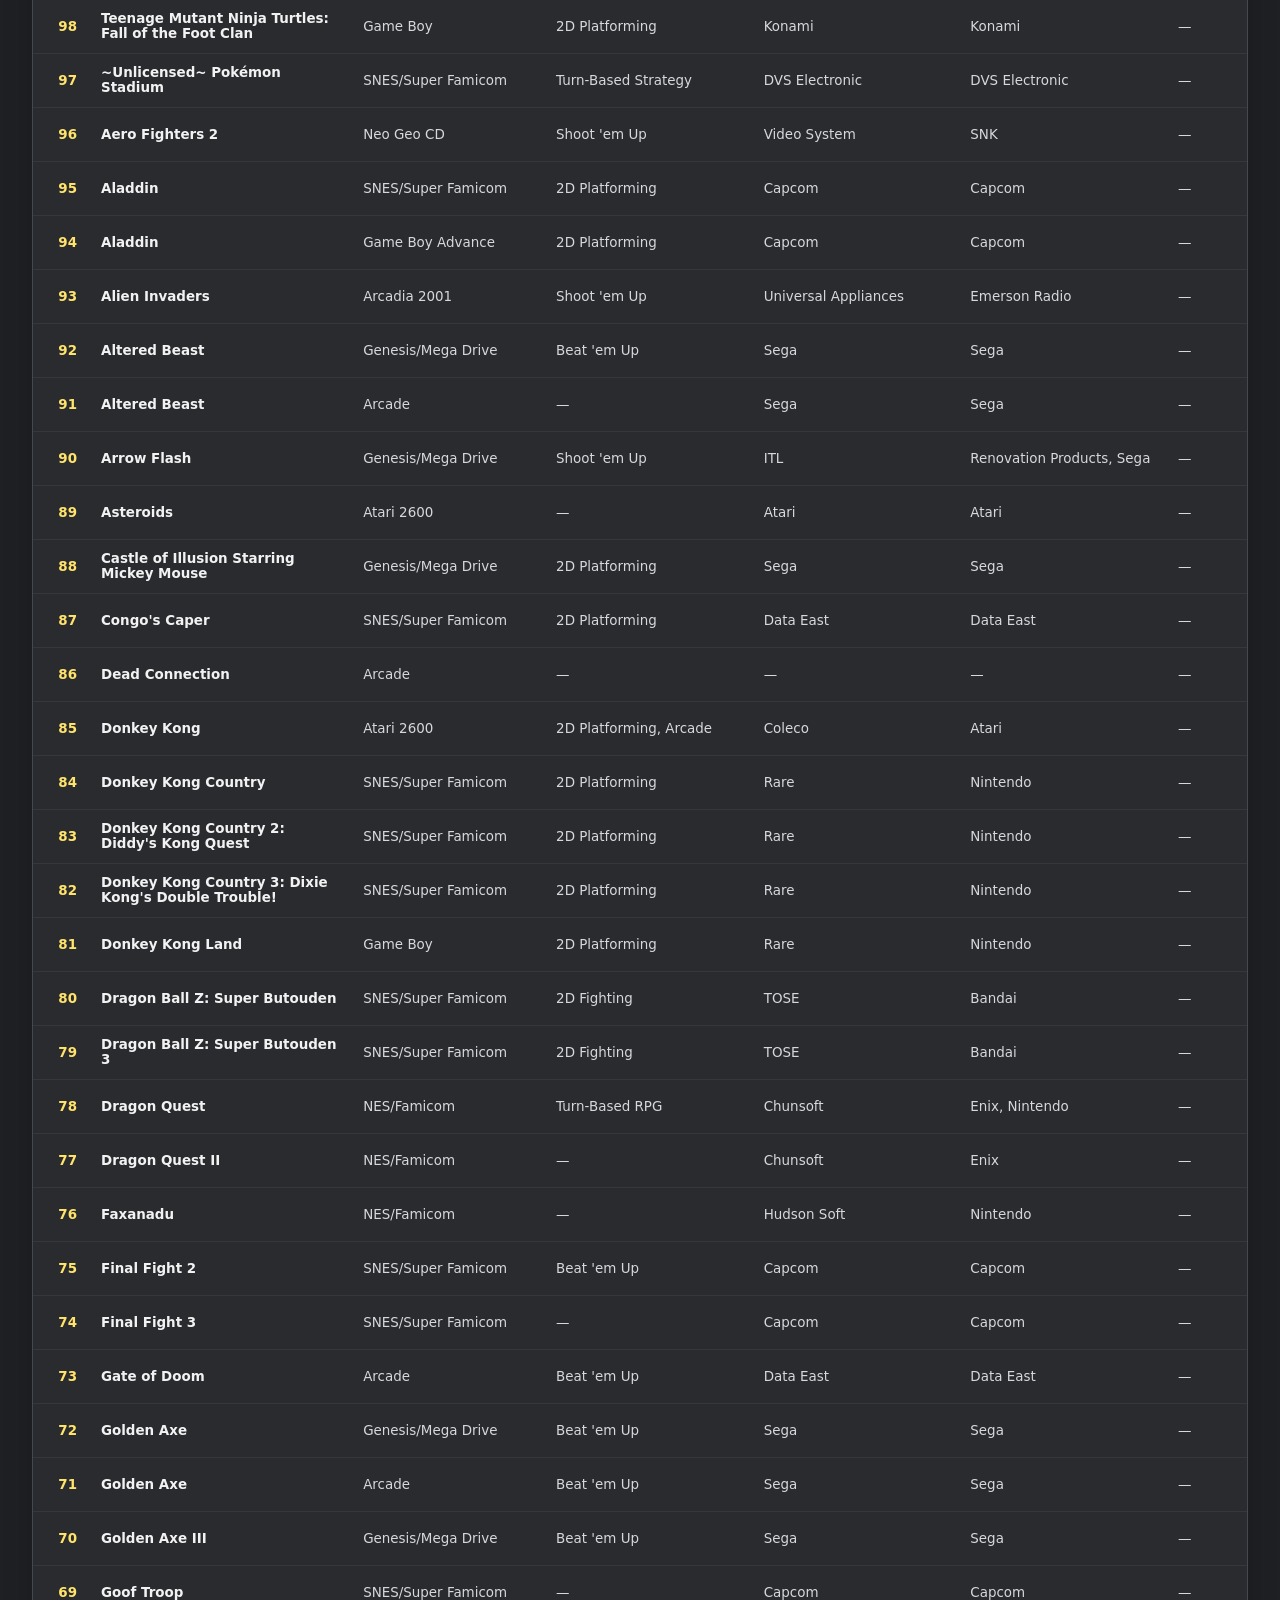
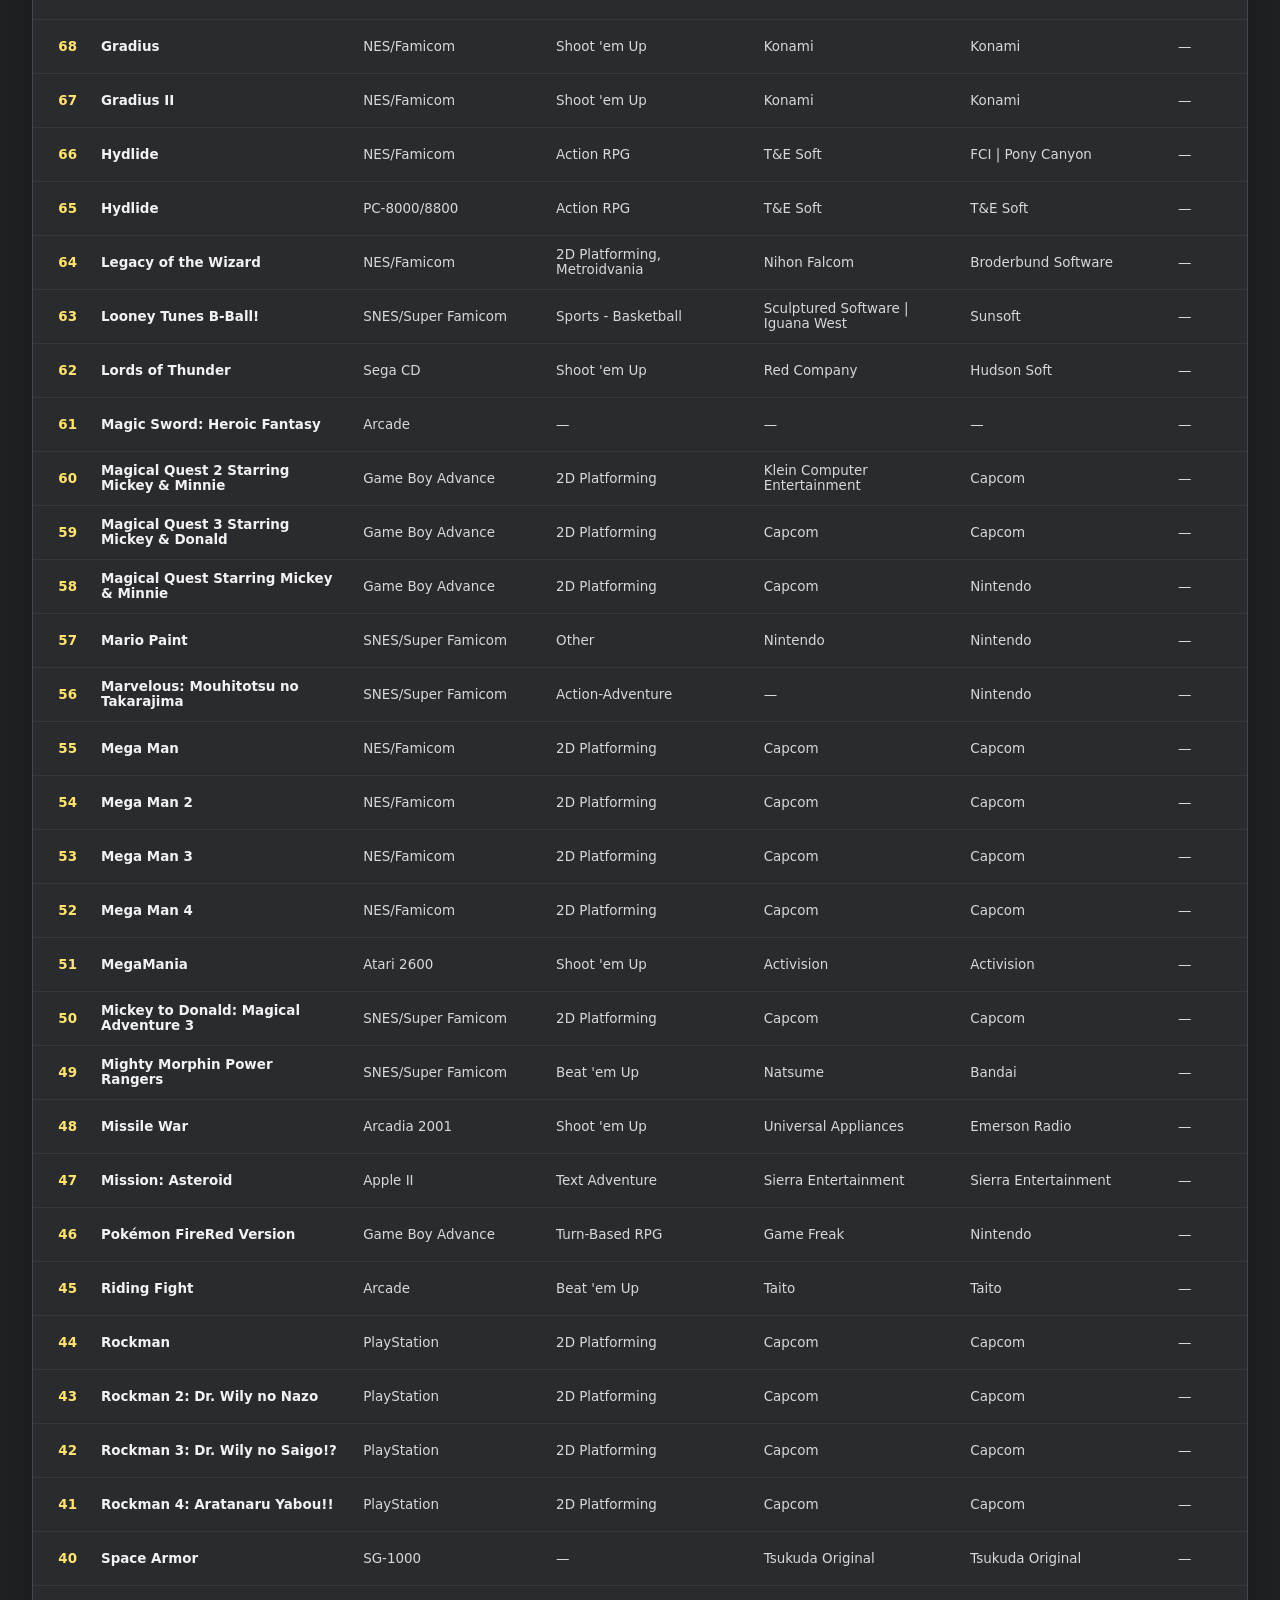
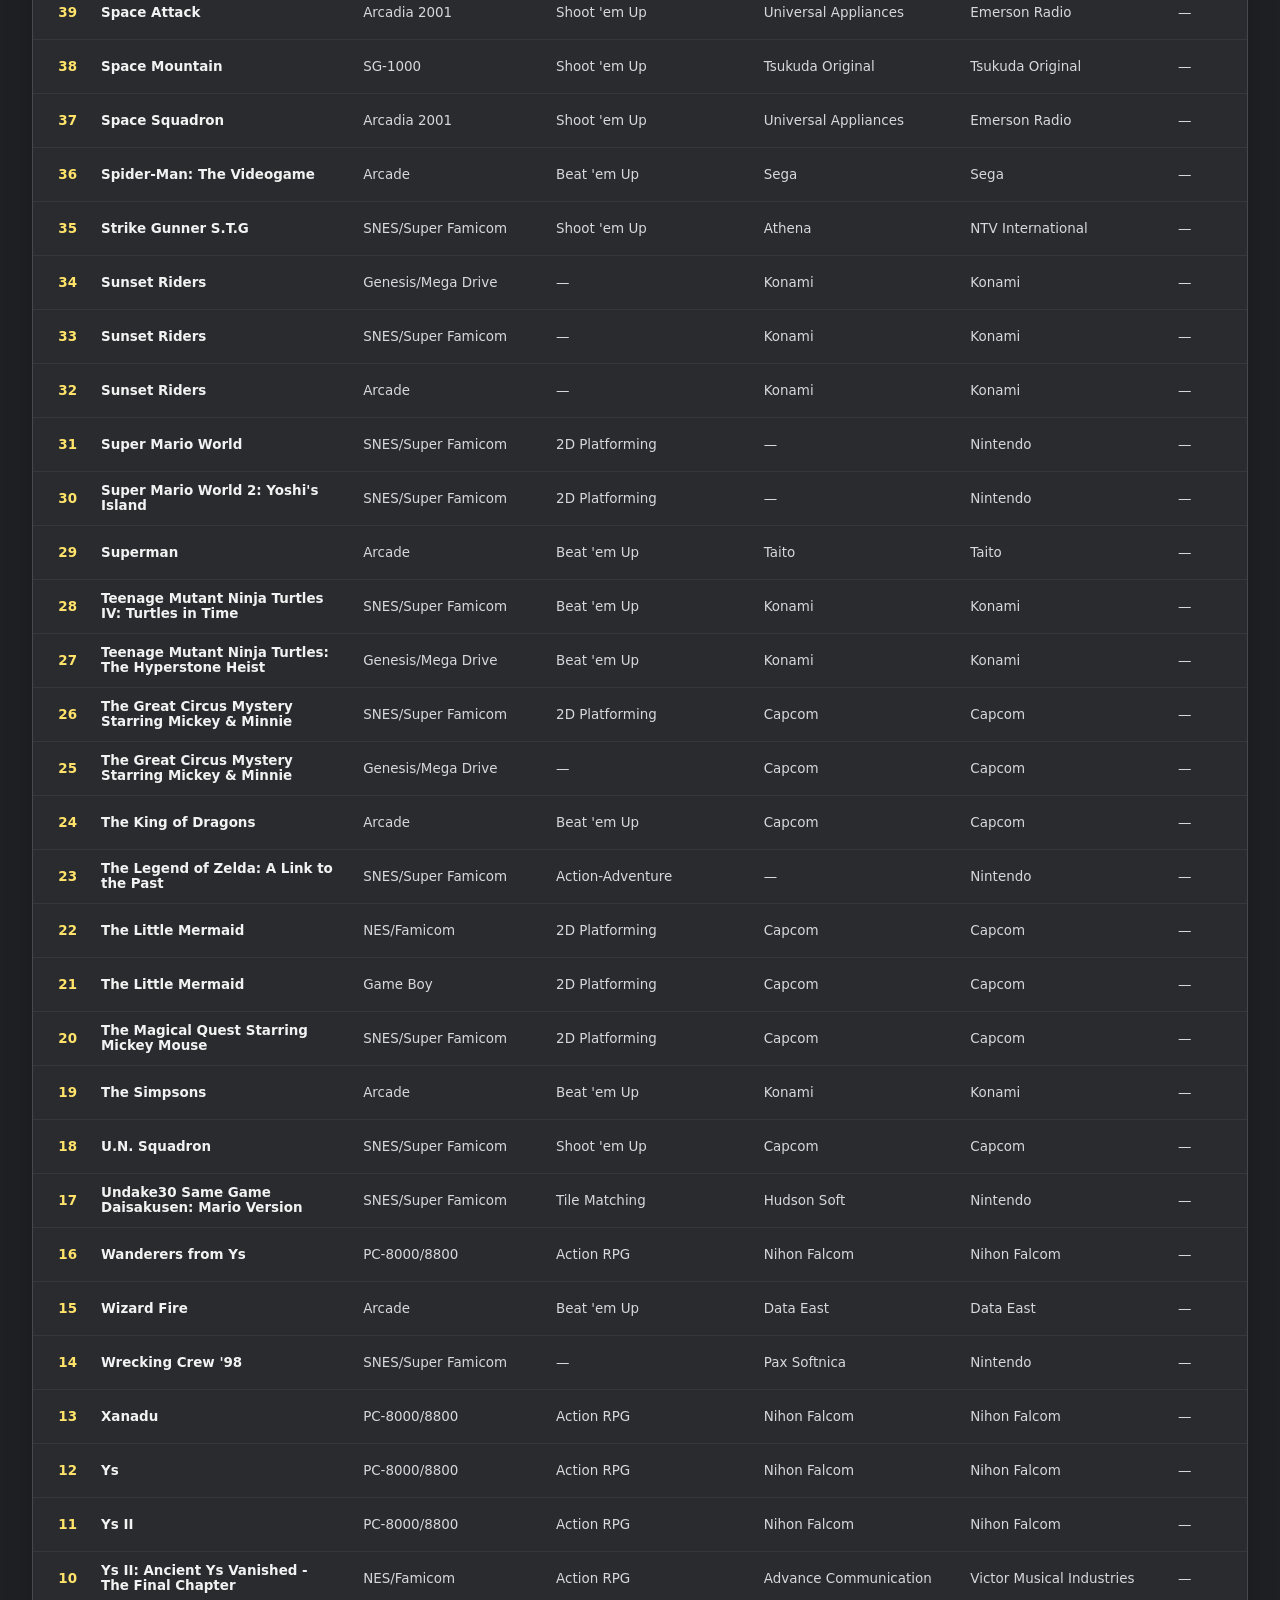
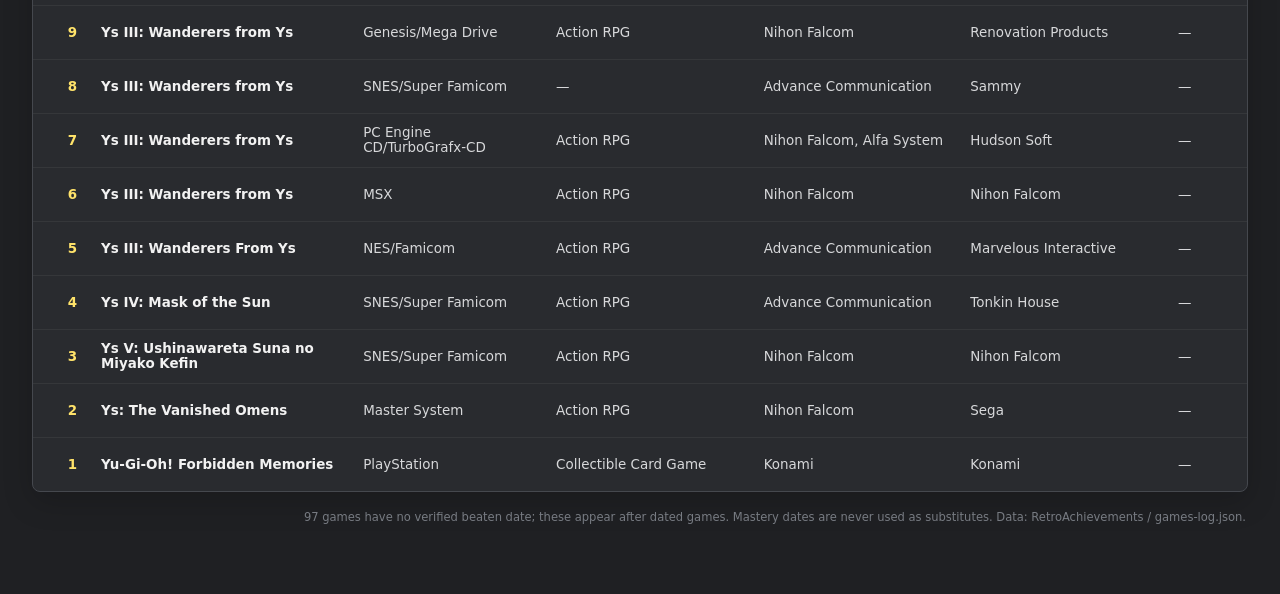
==== commit 5fd0bac9: "Add files via upload" ====
--- a/beaten-games-list.html
+++ b/beaten-games-list.html
@@ -1 +1 @@
-<!doctype html><html lang="en"><head><meta charset="utf-8"><meta name="viewport" content="width=device-width,initial-scale=1"><title>berti — Beaten Games List</title><link rel="stylesheet" href="style.css?v=13"></head><body class="mastered-games-page"><nav class="site-nav" aria-label="Main navigation"><div class="site-nav-inner"><a class="nav-brand" href="index.html">berti <span>× RetroAchievements</span></a><div class="nav-tabs"><a class="nav-tab" href="index.html">Mastery Icons</a><a class="nav-tab is-active" href="beaten-games-list.html" aria-current="page">Beaten Games List</a><a class="nav-tab " href="beaten-games-wall.html" >Beaten Games Wall</a></div></div></nav><header class="site-header games-header"><div><h1>Beaten Games List</h1><p>All completed games, newest beaten date first. Mastered games are included.</p></div><div class="count" id="gamesCount">Loading games…</div></header><main class="games-main"><div class="games-table-wrap"><table class="games-table beaten-log-table"><thead><tr><th>Nº</th><th>Game</th><th>Console</th><th>Genre</th><th>Developer</th><th>Publisher</th><th>Time to beat</th><th>Date beaten</th><th>Beaten condition</th></tr></thead><tbody id="beatenListBody"><tr><td colspan="9">Loading games…</td></tr></tbody></table></div><p class="games-source-note" id="beatenNotice">Dates are based on confirmed beaten awards; missing dates are shown as —.</p></main><script src="beaten-games-list.js?v=2"></script></body></html>+<!doctype html><html lang="en"><head><meta charset="utf-8"><meta name="viewport" content="width=device-width,initial-scale=1"><title>berti — Beaten Games List</title><link rel="stylesheet" href="style.css?v=13"></head><body class="mastered-games-page"><nav class="site-nav" aria-label="Main navigation"><div class="site-nav-inner"><a class="nav-brand" href="index.html">berti <span>× RetroAchievements</span></a><div class="nav-tabs"><a class="nav-tab" href="index.html">Mastery Icons</a><a class="nav-tab is-active" href="beaten-games-list.html" aria-current="page">Beaten Games List</a><a class="nav-tab " href="beaten-games-wall.html" >Beaten Games Wall</a></div></div></nav><header class="site-header games-header"><div><h1>Beaten Games List</h1><p>All completed games, newest beaten date first. Mastered games are included.</p></div><div class="count" id="gamesCount">Loading games…</div></header><main class="games-main"><div class="games-table-wrap"><table class="games-table beaten-log-table"><thead><tr><th>Nº</th><th>Game</th><th>Console</th><th>Genre</th><th>Developer</th><th>Publisher</th><th>Time to beat</th><th>Date beaten</th></tr></thead><tbody id="beatenListBody"><tr><td colspan="8">Loading games…</td></tr></tbody></table></div><p class="games-source-note" id="beatenNotice">Dates are based on confirmed beaten awards; missing dates are shown as —.</p></main><script src="beaten-games-list.js?v=3"></script></body></html>
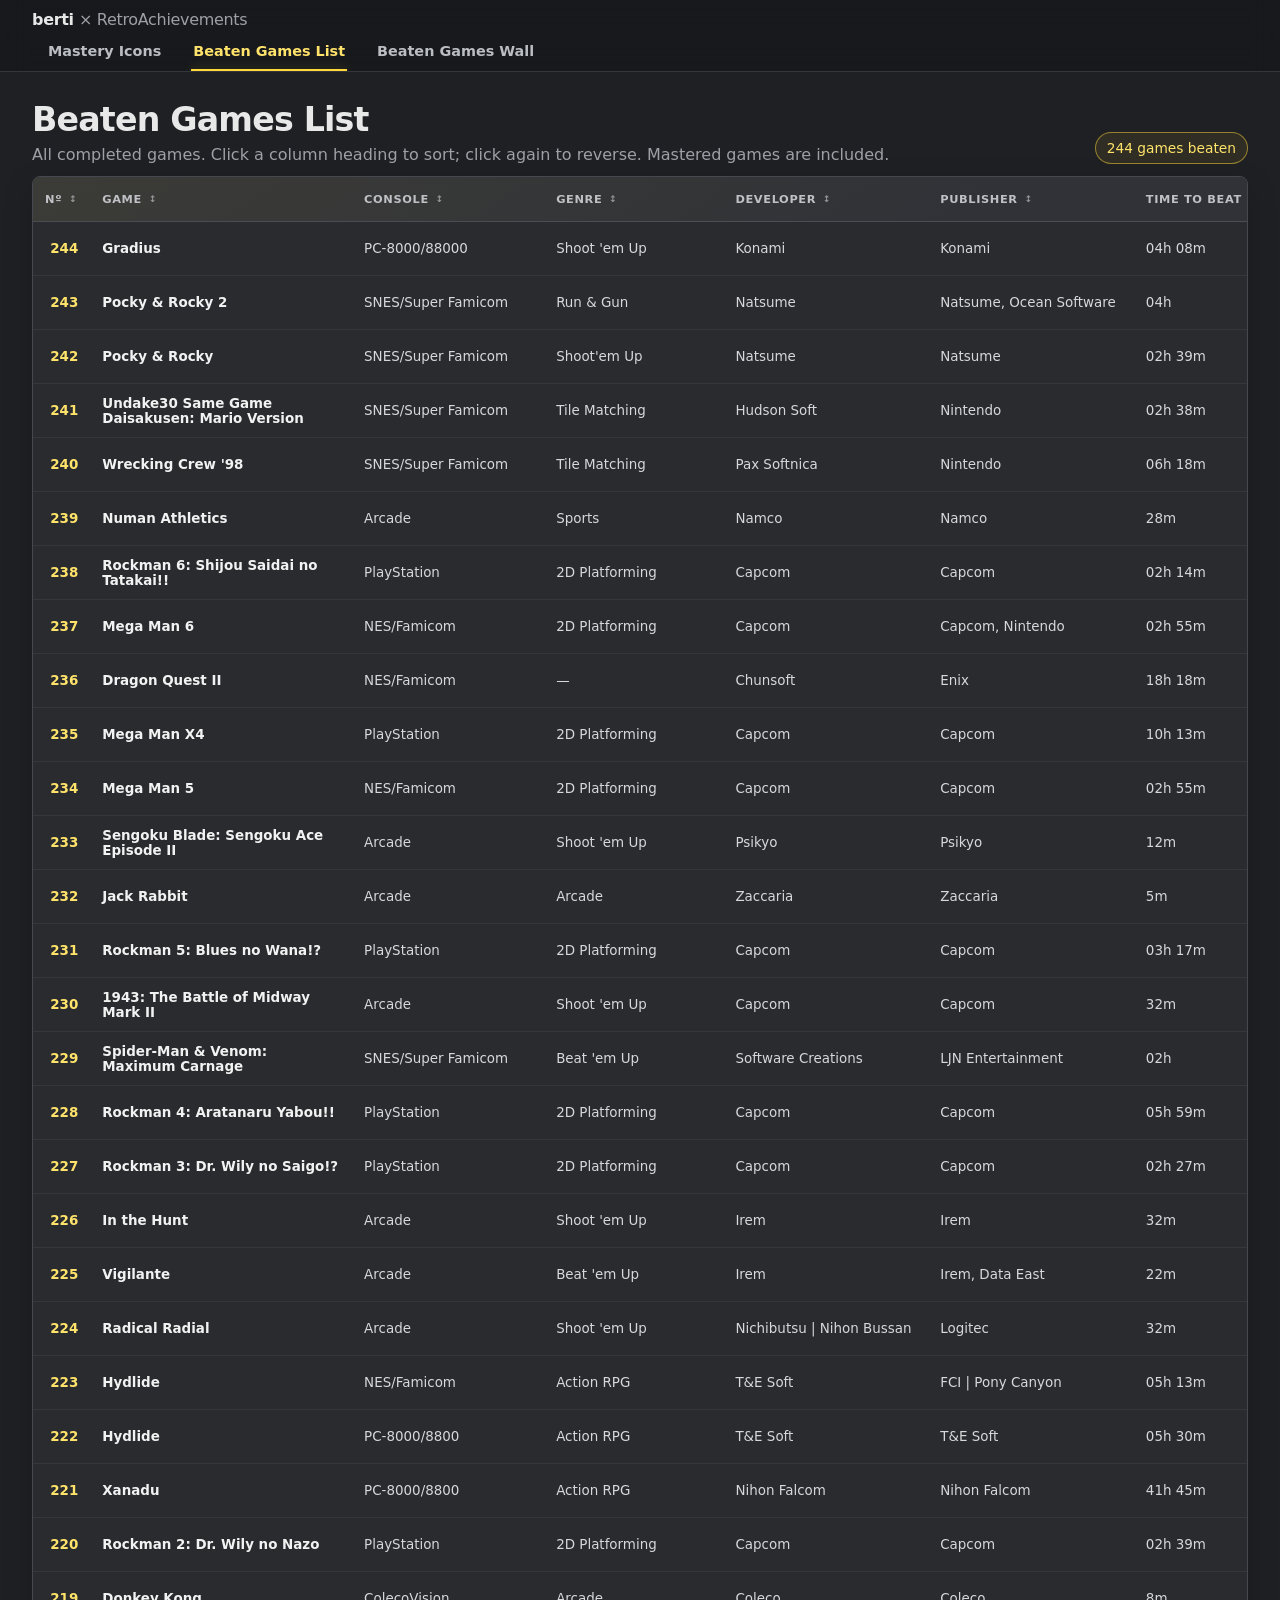
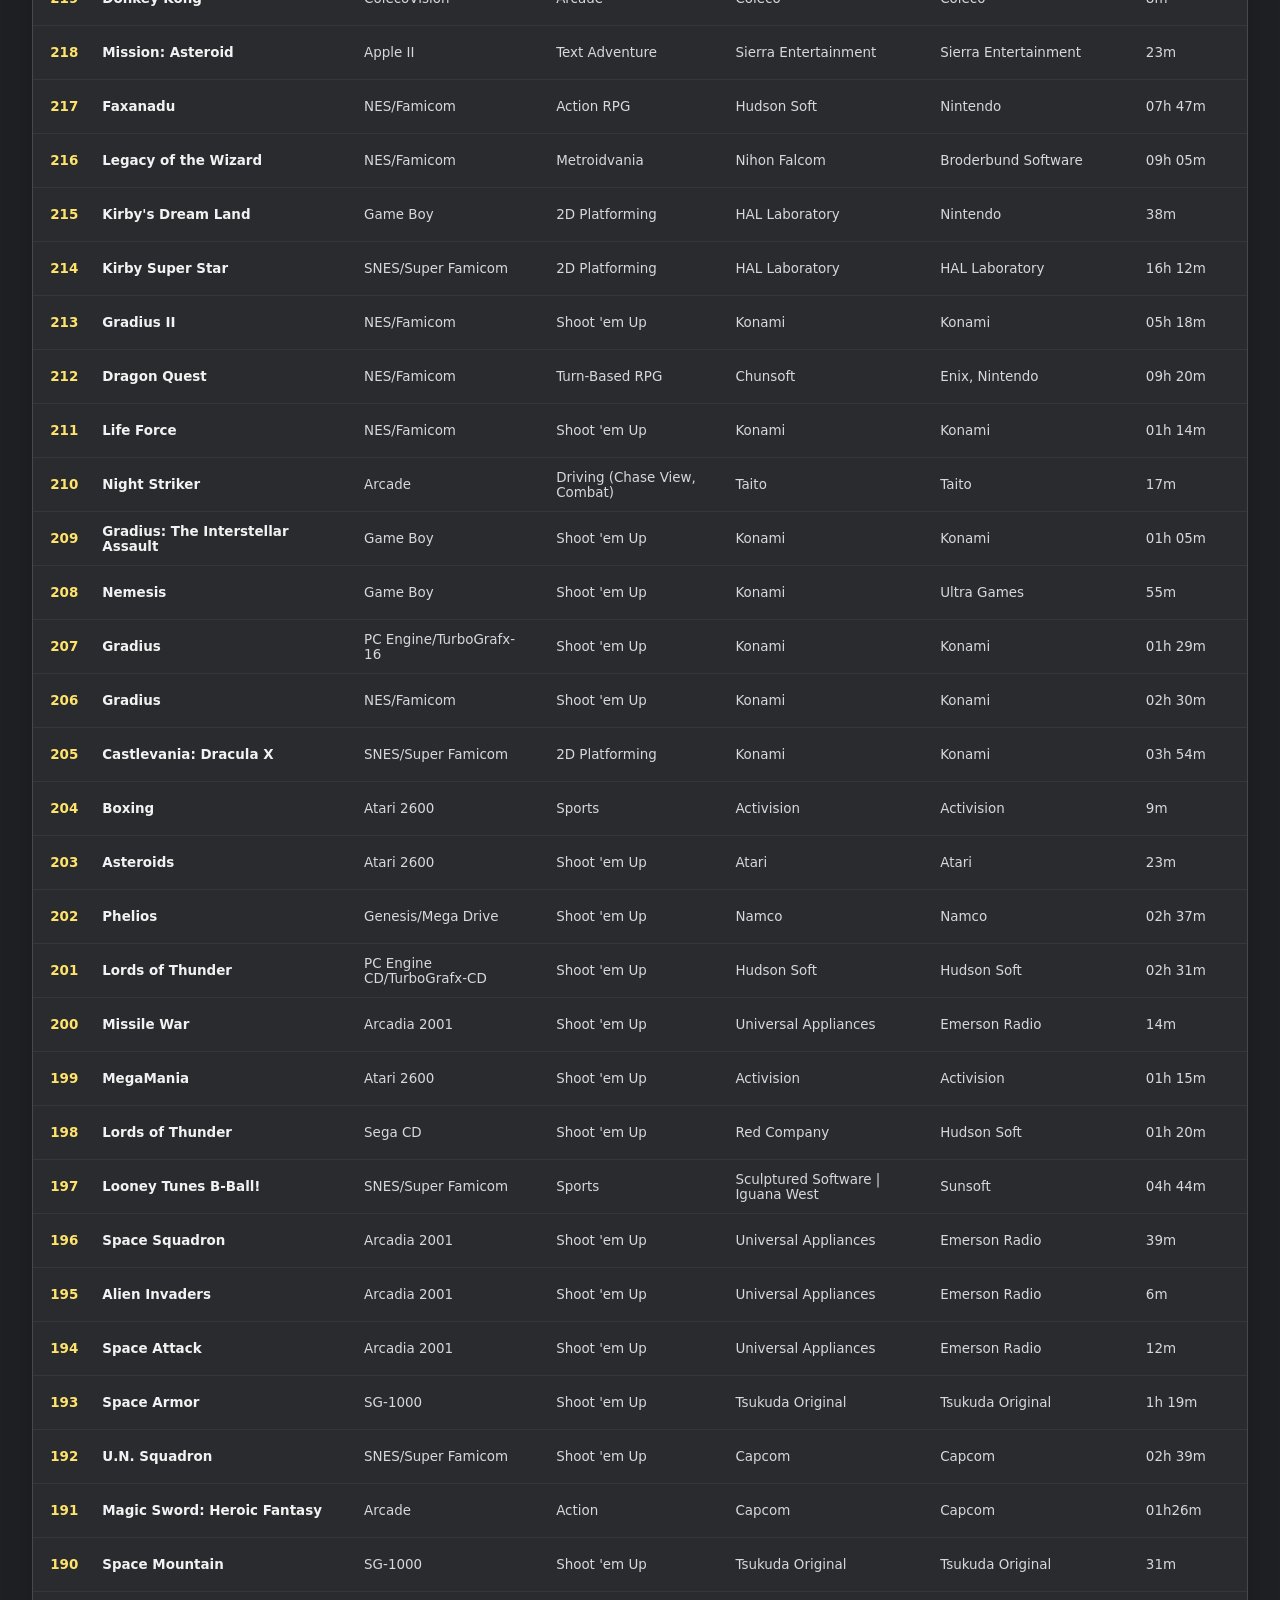
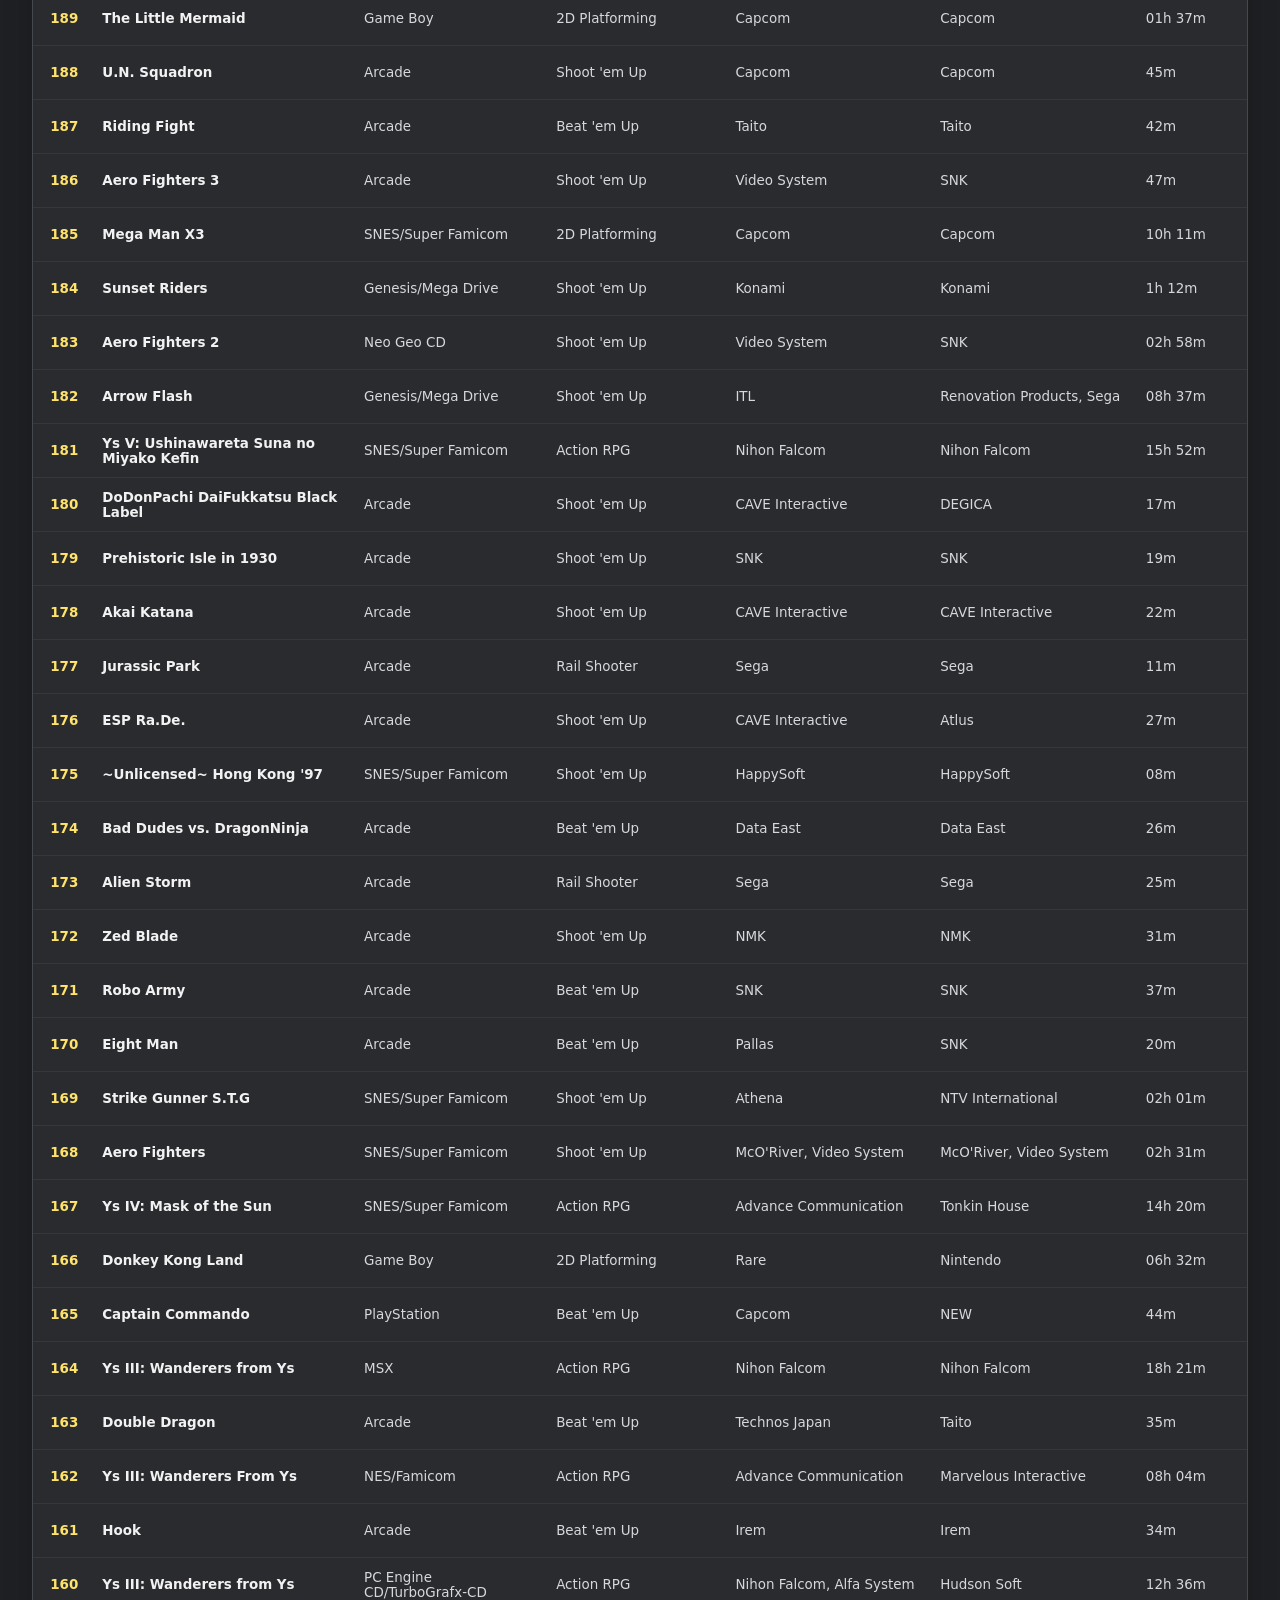
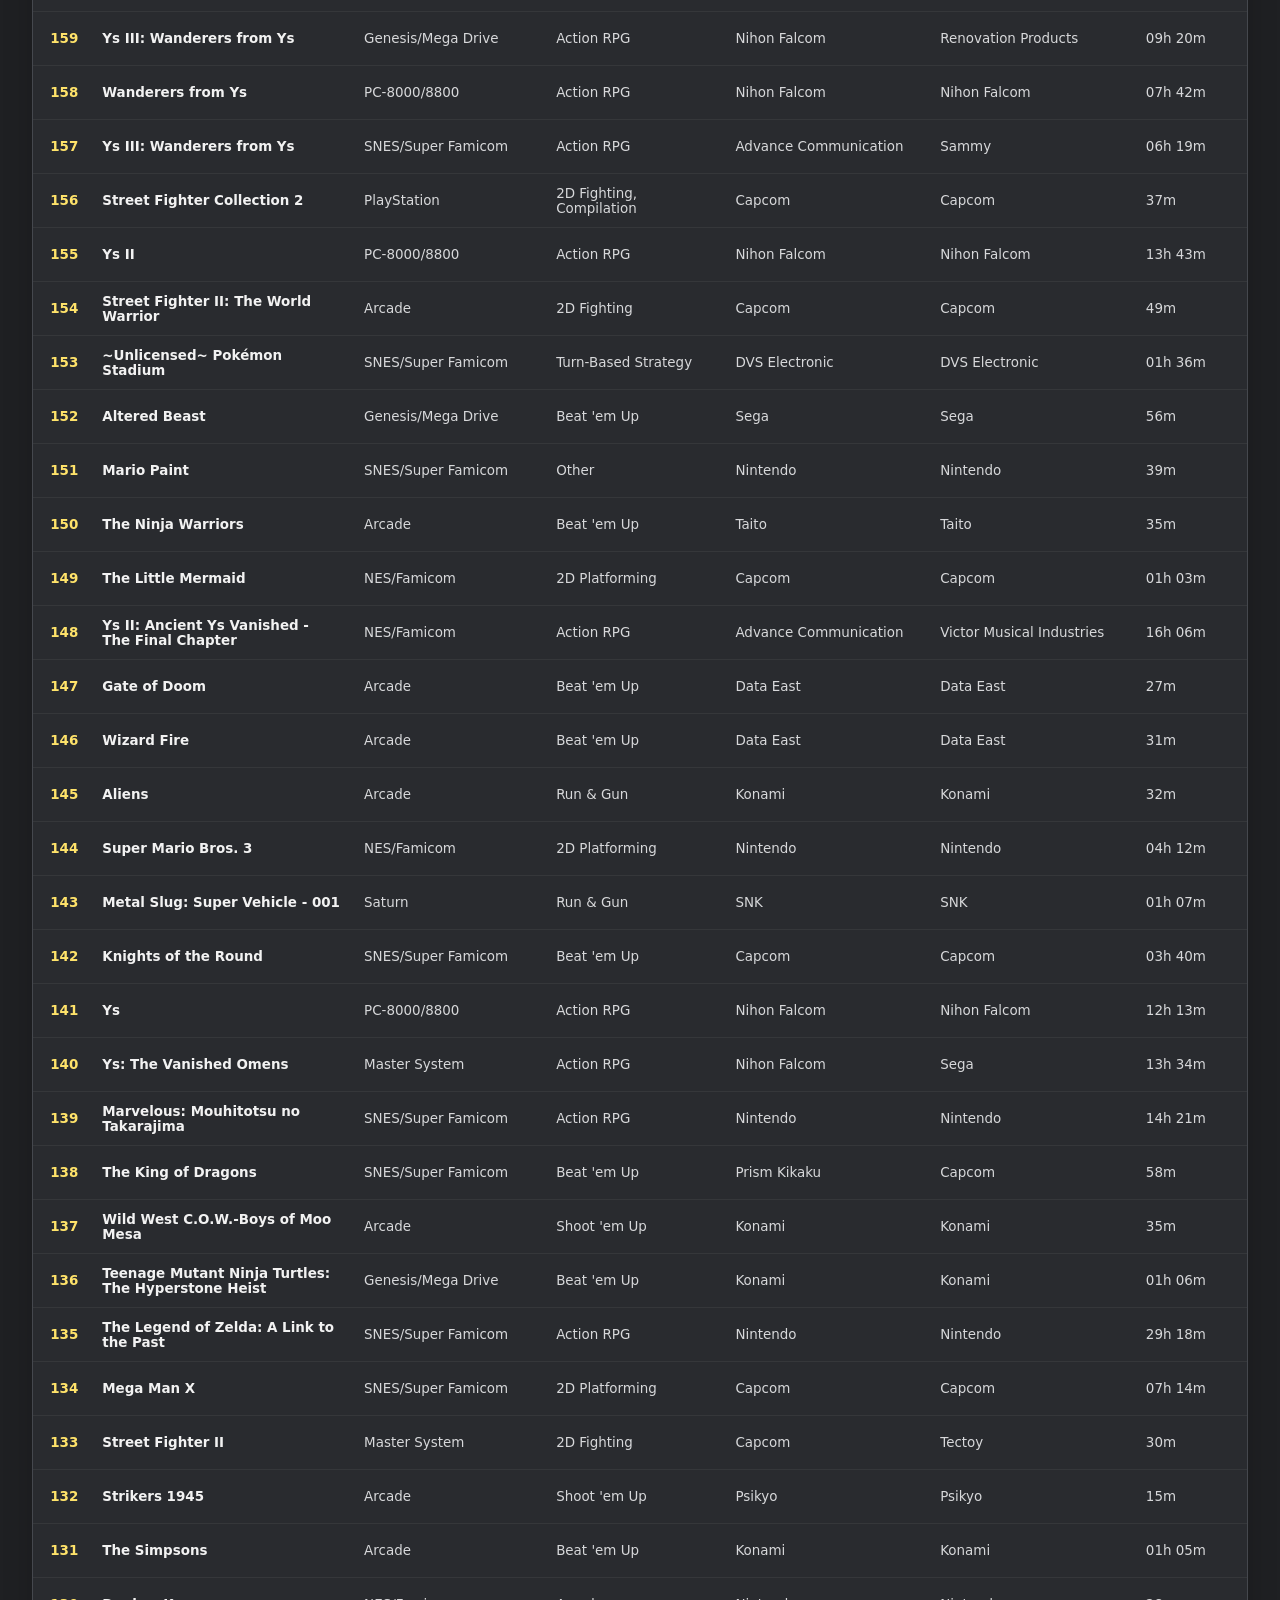
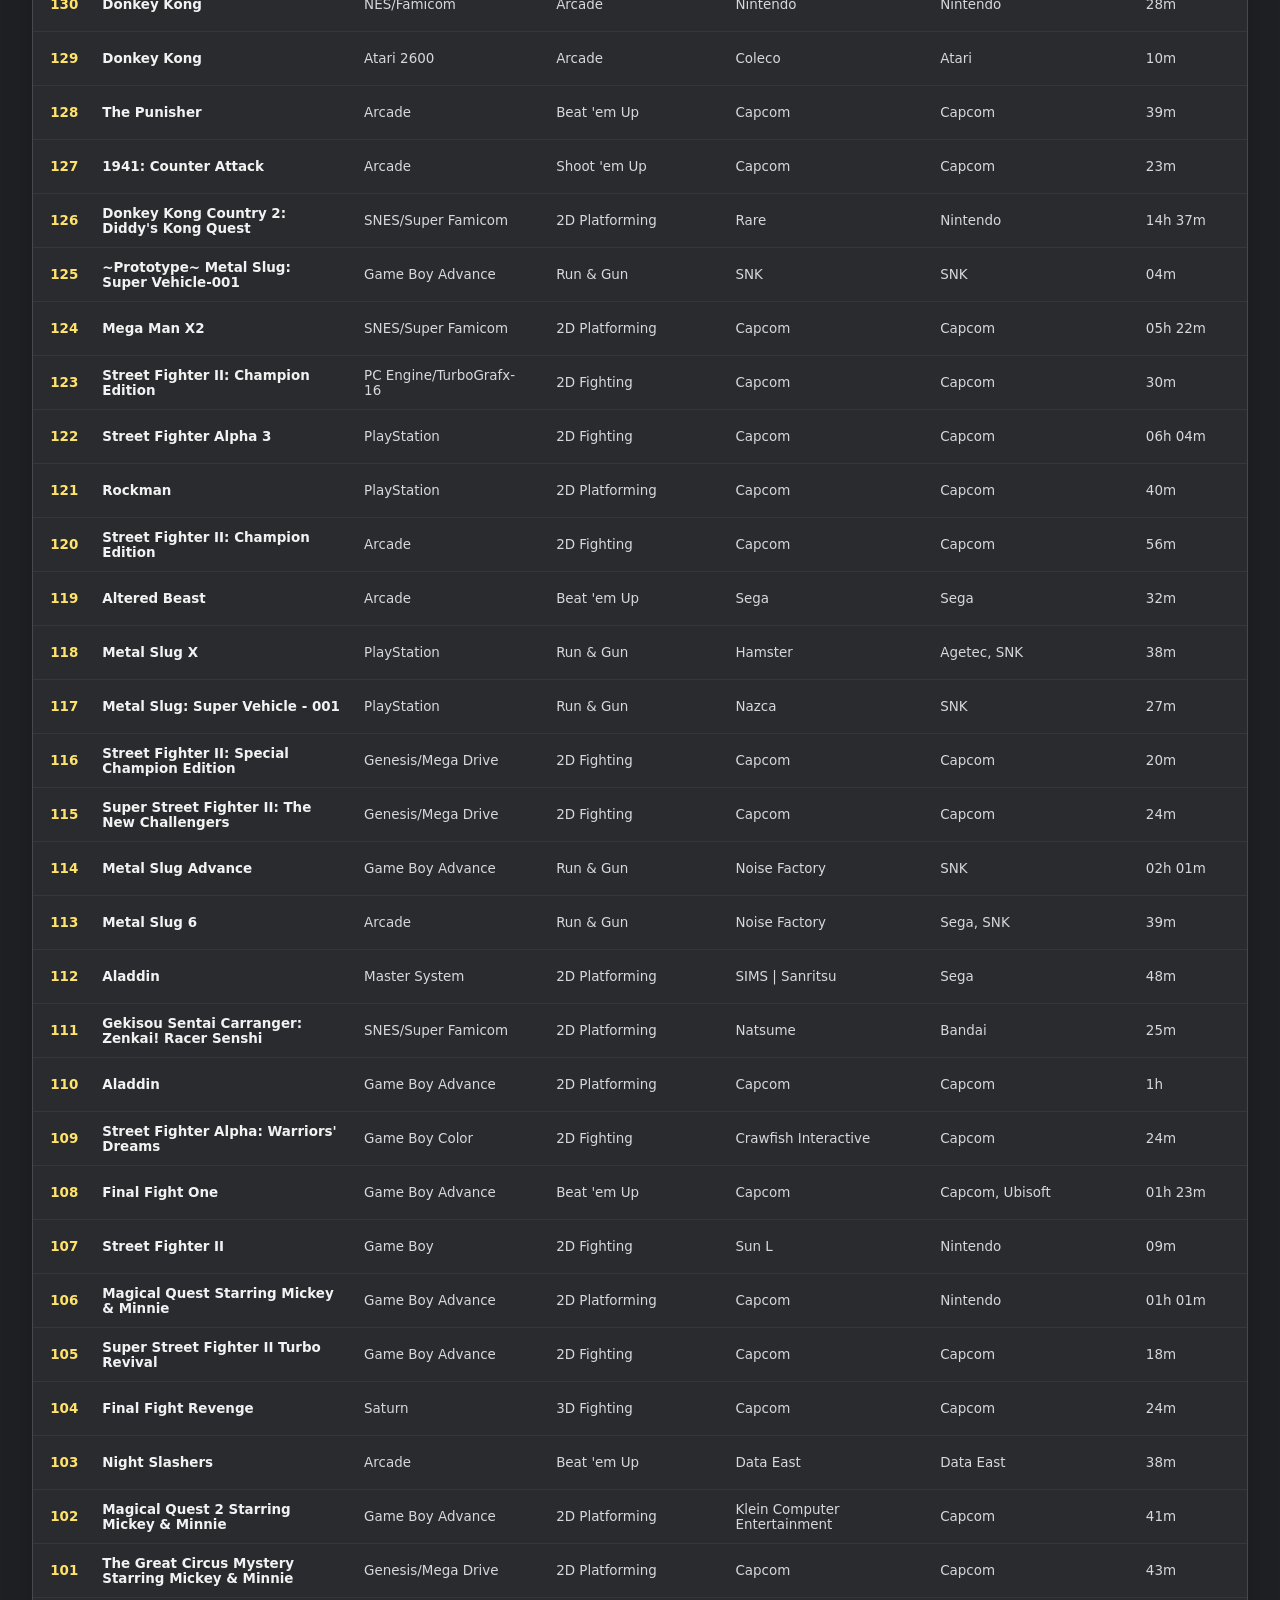
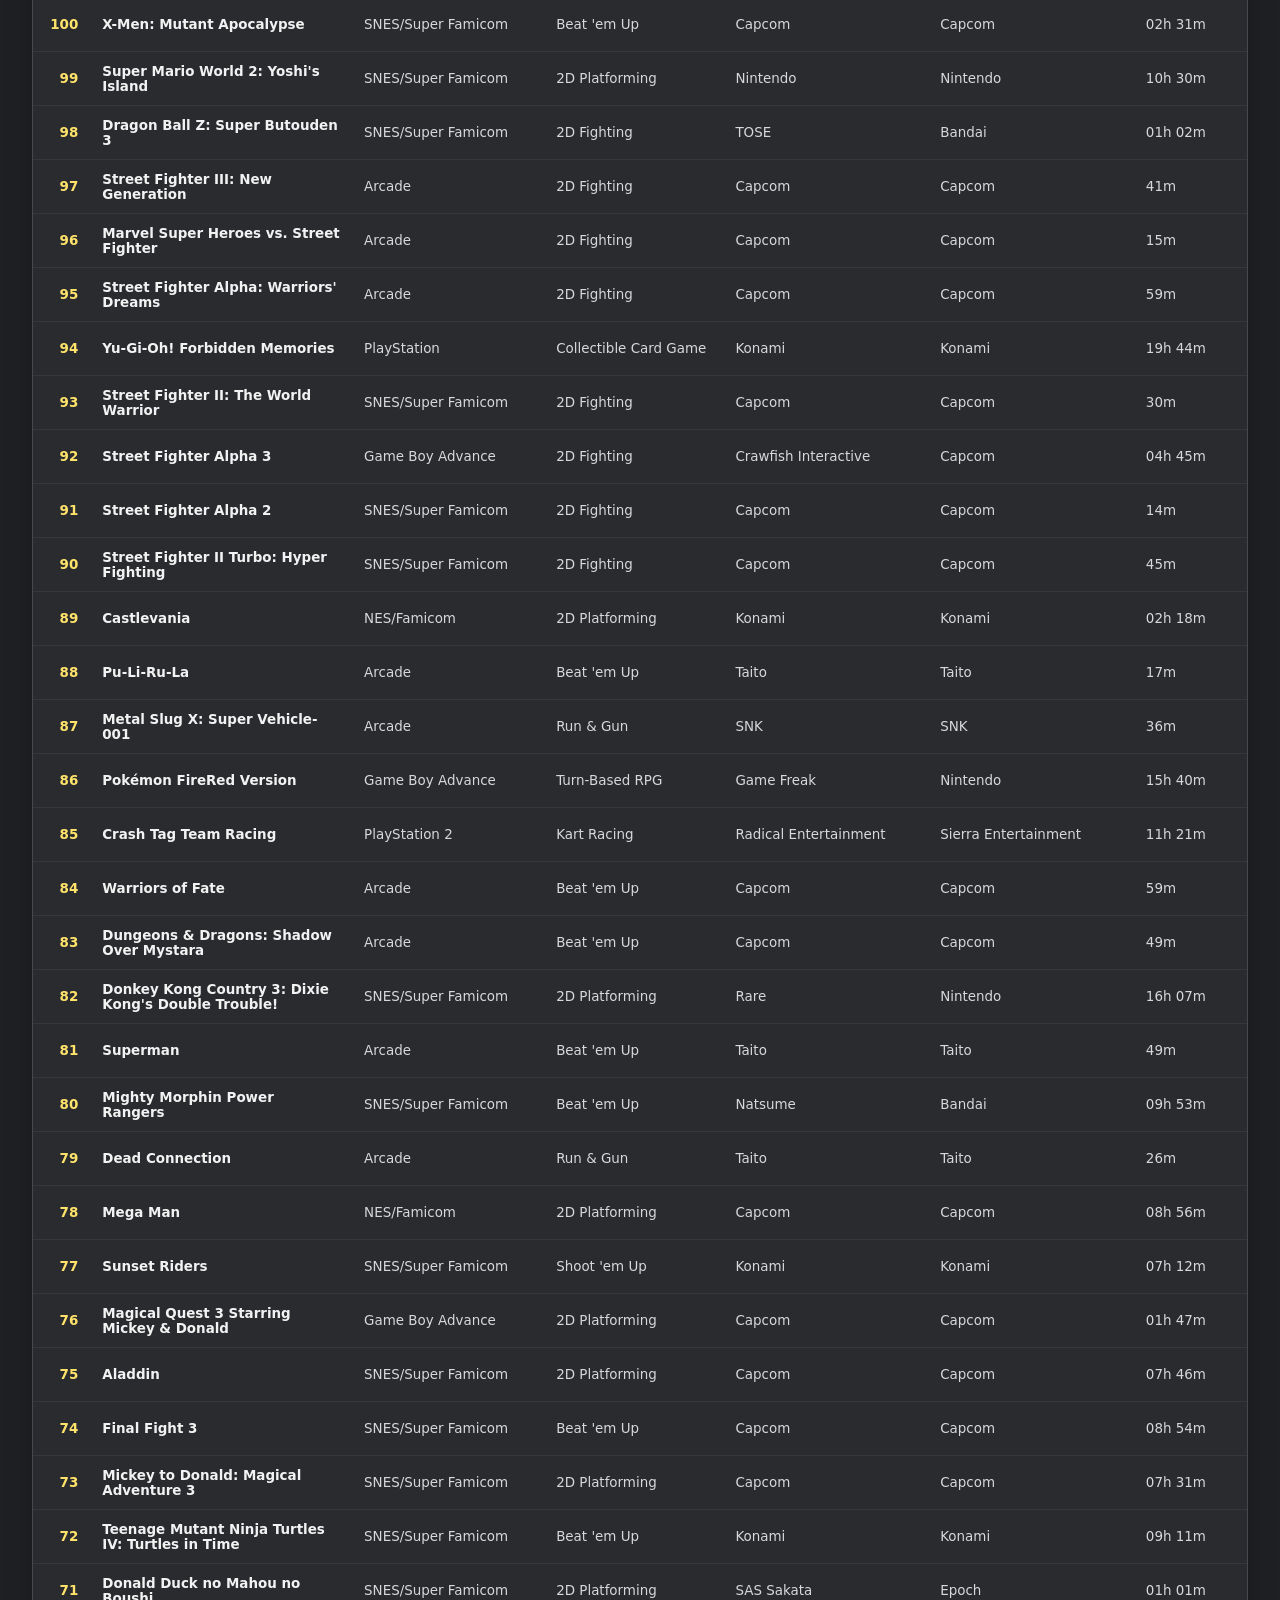
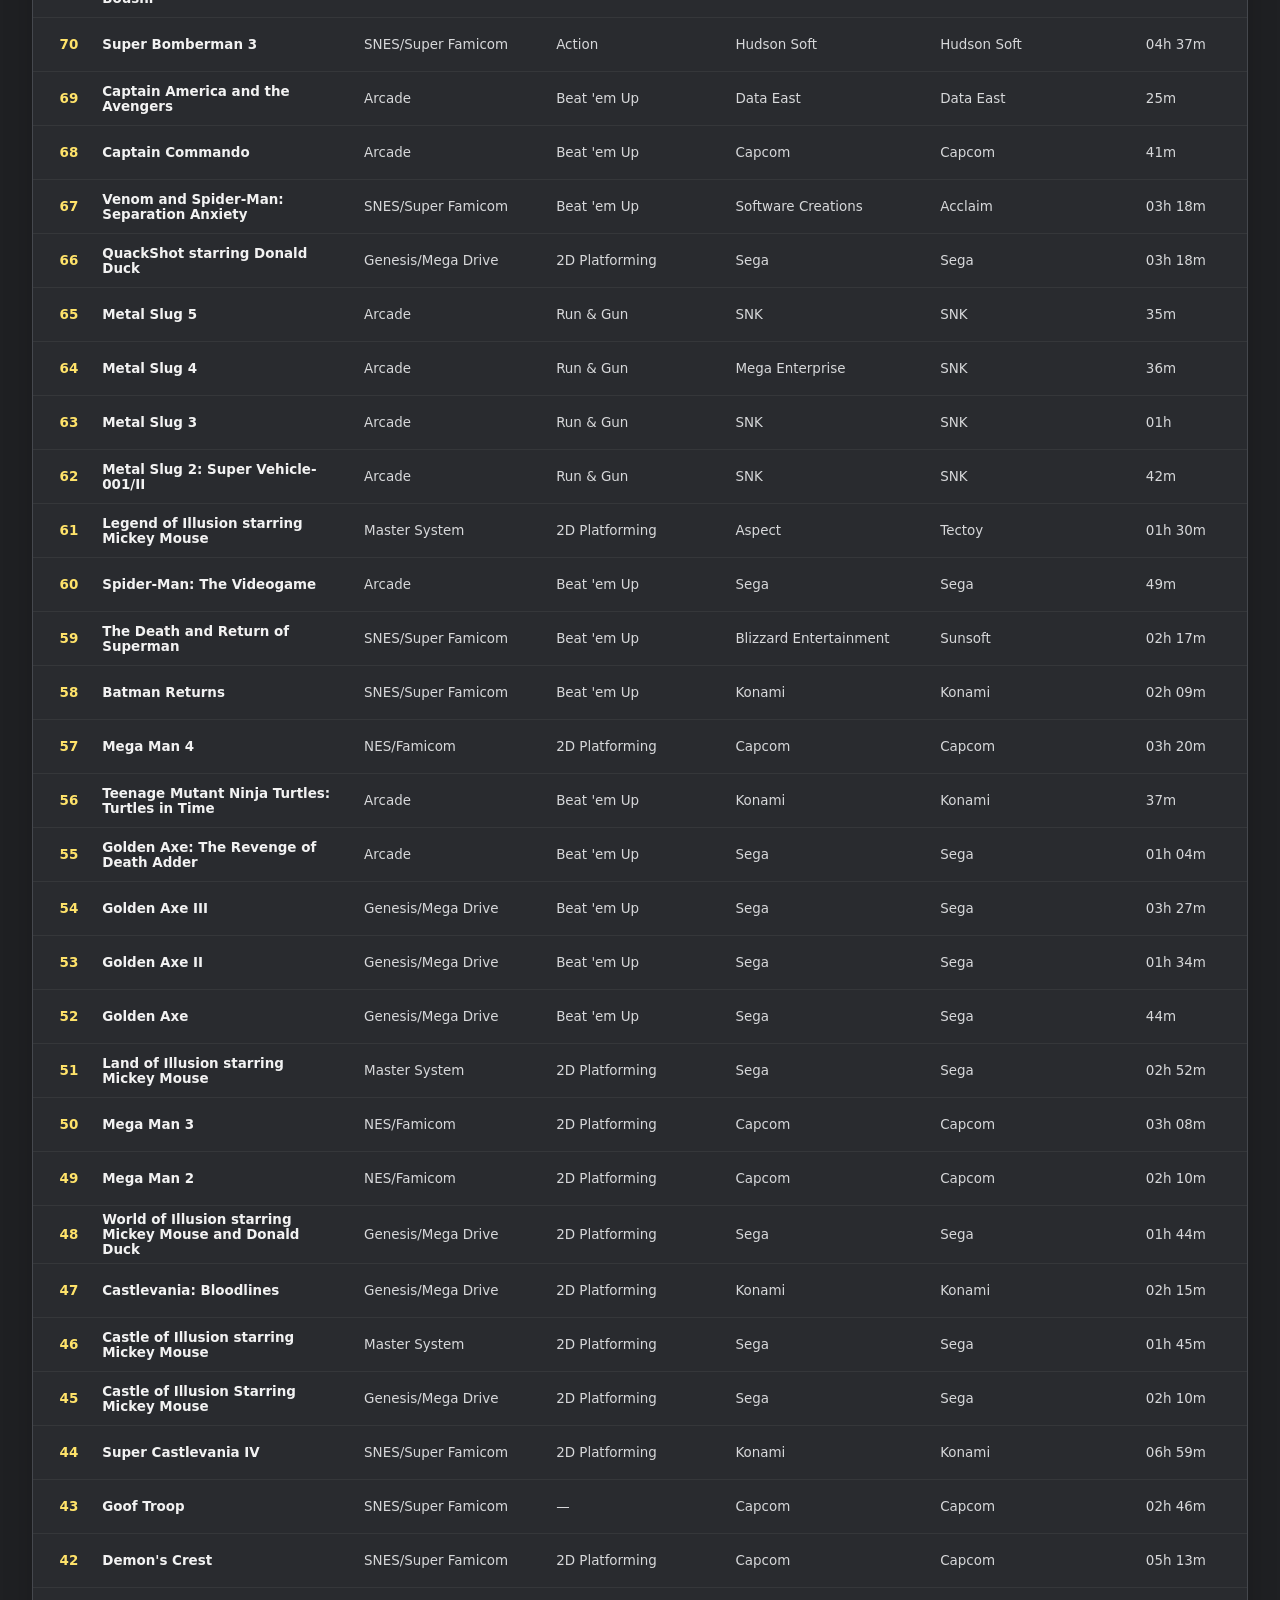
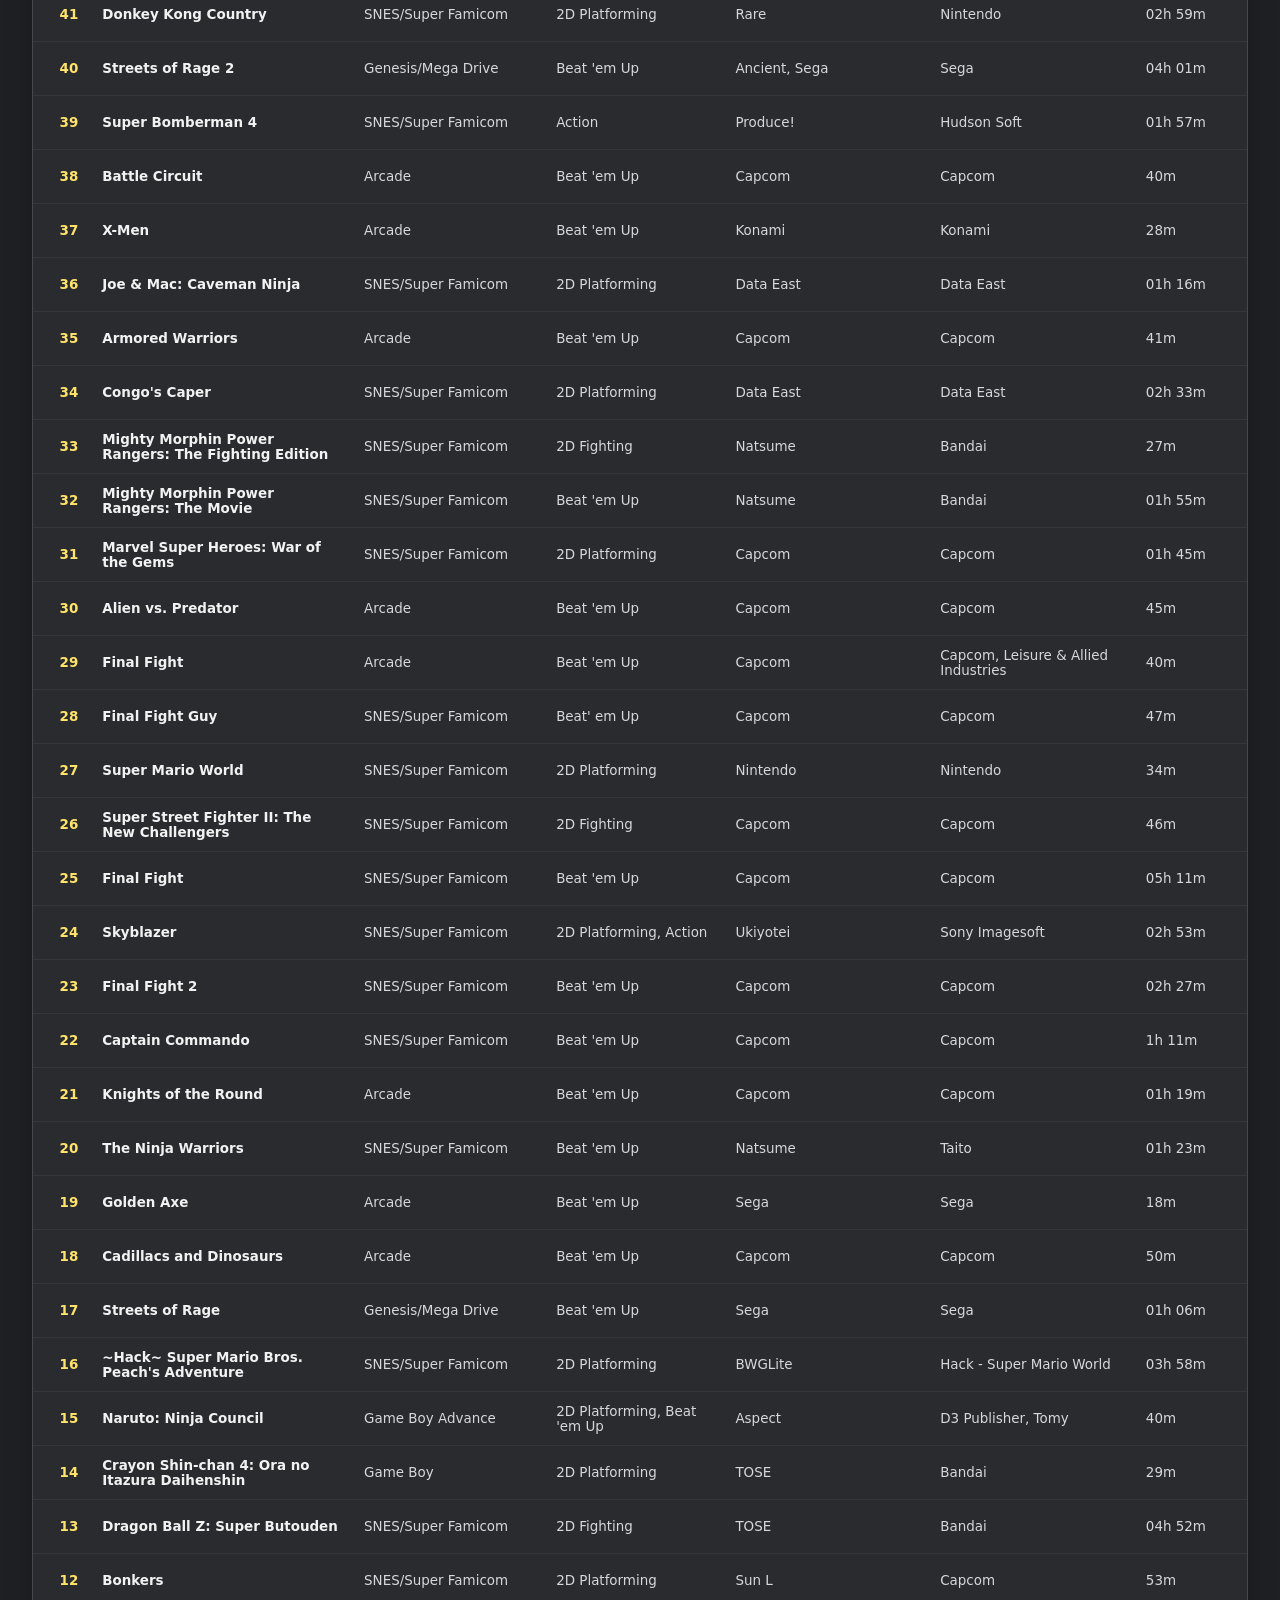
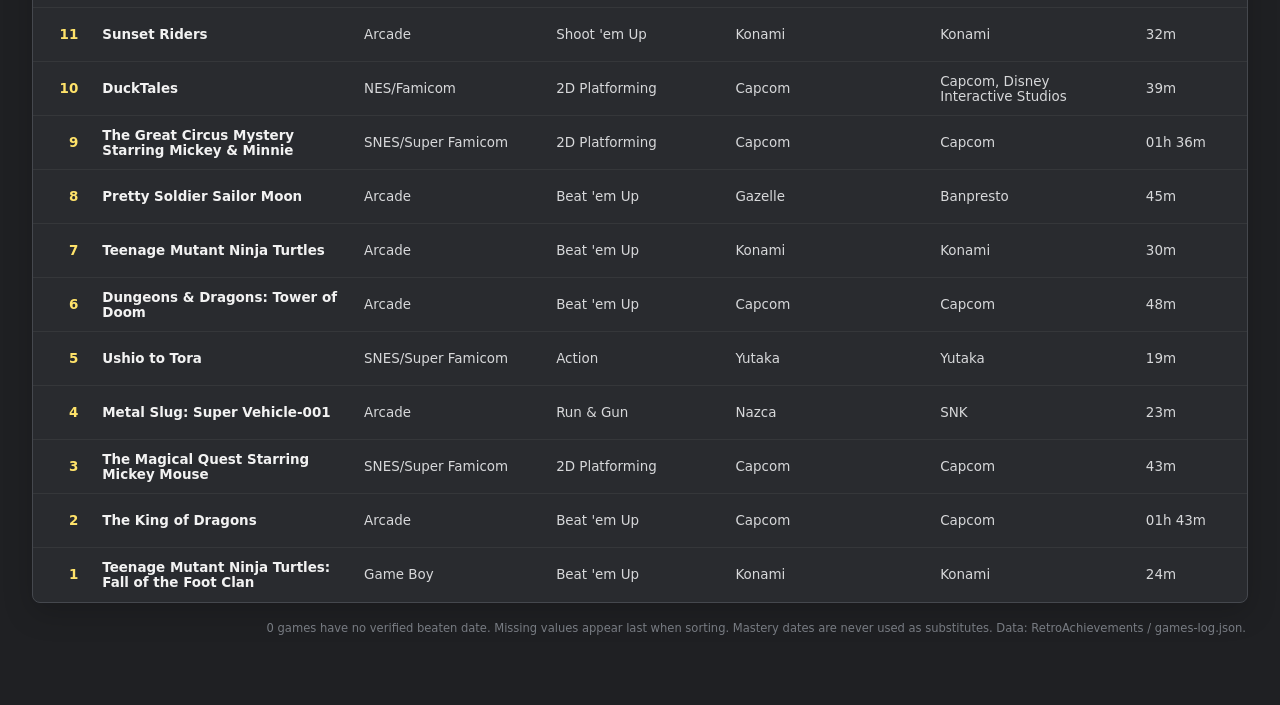
==== commit a886d4ee: "Add files via upload" ====
--- a/beaten-games-list.html
+++ b/beaten-games-list.html
@@ -1 +1 @@
-<!doctype html><html lang="en"><head><meta charset="utf-8"><meta name="viewport" content="width=device-width,initial-scale=1"><title>berti — Beaten Games List</title><link rel="stylesheet" href="style.css?v=13"></head><body class="mastered-games-page"><nav class="site-nav" aria-label="Main navigation"><div class="site-nav-inner"><a class="nav-brand" href="index.html">berti <span>× RetroAchievements</span></a><div class="nav-tabs"><a class="nav-tab" href="index.html">Mastery Icons</a><a class="nav-tab is-active" href="beaten-games-list.html" aria-current="page">Beaten Games List</a><a class="nav-tab " href="beaten-games-wall.html" >Beaten Games Wall</a></div></div></nav><header class="site-header games-header"><div><h1>Beaten Games List</h1><p>All completed games, newest beaten date first. Mastered games are included.</p></div><div class="count" id="gamesCount">Loading games…</div></header><main class="games-main"><div class="games-table-wrap"><table class="games-table beaten-log-table"><thead><tr><th>Nº</th><th>Game</th><th>Console</th><th>Genre</th><th>Developer</th><th>Publisher</th><th>Time to beat</th><th>Date beaten</th></tr></thead><tbody id="beatenListBody"><tr><td colspan="8">Loading games…</td></tr></tbody></table></div><p class="games-source-note" id="beatenNotice">Dates are based on confirmed beaten awards; missing dates are shown as —.</p></main><script src="beaten-games-list.js?v=3"></script></body></html>+<!doctype html><html lang="en"><head><meta charset="utf-8"><meta name="viewport" content="width=device-width,initial-scale=1"><title>berti — Beaten Games List</title><link rel="stylesheet" href="style.css?v=14"></head><body class="mastered-games-page"><nav class="site-nav" aria-label="Main navigation"><div class="site-nav-inner"><a class="nav-brand" href="index.html">berti <span>× RetroAchievements</span></a><div class="nav-tabs"><a class="nav-tab" href="index.html">Mastery Icons</a><a class="nav-tab is-active" href="beaten-games-list.html" aria-current="page">Beaten Games List</a><a class="nav-tab " href="beaten-games-wall.html" >Beaten Games Wall</a></div></div></nav><header class="site-header games-header"><div><h1>Beaten Games List</h1><p>All completed games. Click a column heading to sort; click again to reverse. Mastered games are included.</p></div><div class="count" id="gamesCount">Loading games…</div></header><main class="games-main"><div class="games-table-wrap"><table class="games-table beaten-log-table"><thead><tr><th scope="col" data-sort="number" aria-sort="none"><button type="button" class="sort-heading" aria-label="Sort by Nº">Nº<span class="sort-arrow" aria-hidden="true">↕</span></button></th><th scope="col" data-sort="name" aria-sort="none"><button type="button" class="sort-heading" aria-label="Sort by Game">Game<span class="sort-arrow" aria-hidden="true">↕</span></button></th><th scope="col" data-sort="console" aria-sort="none"><button type="button" class="sort-heading" aria-label="Sort by Console">Console<span class="sort-arrow" aria-hidden="true">↕</span></button></th><th scope="col" data-sort="genre" aria-sort="none"><button type="button" class="sort-heading" aria-label="Sort by Genre">Genre<span class="sort-arrow" aria-hidden="true">↕</span></button></th><th scope="col" data-sort="developer" aria-sort="none"><button type="button" class="sort-heading" aria-label="Sort by Developer">Developer<span class="sort-arrow" aria-hidden="true">↕</span></button></th><th scope="col" data-sort="publisher" aria-sort="none"><button type="button" class="sort-heading" aria-label="Sort by Publisher">Publisher<span class="sort-arrow" aria-hidden="true">↕</span></button></th><th scope="col" data-sort="timeToBeat" aria-sort="none"><button type="button" class="sort-heading" aria-label="Sort by Time to beat">Time to beat<span class="sort-arrow" aria-hidden="true">↕</span></button></th><th scope="col" data-sort="beatenDate" aria-sort="none"><button type="button" class="sort-heading" aria-label="Sort by Date beaten">Date beaten<span class="sort-arrow" aria-hidden="true">↕</span></button></th></tr></thead><tbody id="beatenListBody"><tr><td colspan="8">Loading games…</td></tr></tbody></table></div><p class="games-source-note" id="beatenNotice">Dates are based on confirmed beaten awards; missing dates are shown as —.</p></main><script src="beaten-games-list.js?v=4"></script></body></html>
--- a/style.css
+++ b/style.css
@@ -15,7 +15,7 @@
 
   --columns: 15;
   --rows: 1;
-  --icon: 96px;
+  --icon: 102px; /* 96px artwork + 3px gold border on each side */
   --column-gap: 12px;
   --row-gap: 12px;
   --wall-padding: 22px;
@@ -148,6 +148,18 @@
 
 main { padding-bottom: 36px; }
 
+/* Two independently scrollable mastery badge galleries */
+.badge-category { margin-bottom: 22px; }
+.category-title {
+  max-width: 1840px;
+  margin: 0 auto;
+  padding: 12px 32px 0;
+  font-size: clamp(1.1rem, 1.7vw, 1.45rem);
+  color: var(--gold-light);
+  letter-spacing: -.015em;
+}
+.category-count { font-size: .82rem; font-weight: 500; color: var(--muted); margin-left: 8px; }
+
 /* Mastery icon gallery */
 .wall-scroll {
   overflow-x: auto;
@@ -157,16 +169,11 @@
 
 .wall {
   width: max-content;
-  min-height:
-    calc(
-      var(--rows) * var(--icon)
-      + (var(--rows) - 1) * var(--row-gap)
-      + 2 * var(--wall-padding)
-    );
+
   margin: 0 auto;
   display: grid;
   grid-template-columns: repeat(var(--columns), var(--icon));
-  grid-template-rows: repeat(var(--rows), var(--icon));
+  grid-auto-rows: var(--icon);
   column-gap: var(--column-gap);
   row-gap: var(--row-gap);
   padding: var(--wall-padding);
@@ -211,8 +218,10 @@
 
 .icon-card img {
   display: block;
-  width: 100%;
-  height: 100%;
+  width: 96px;
+  height: 96px;
+  max-width: none;
+  max-height: none;
   object-fit: cover;
   image-rendering: pixelated;
 }
@@ -1496,3 +1505,10 @@
 .beaten-log-table td{max-width:270px}
 .wall-placeholder{padding:40px;text-align:center;color:#d7d8da}
 .wall-placeholder h2{color:var(--gold-light)}
+
+/* Clickable, keyboard-accessible sorting in Beaten Games List */
+.beaten-log-table .sort-heading{appearance:none;border:0;background:transparent;color:inherit;font:inherit;font-weight:inherit;letter-spacing:inherit;text-transform:inherit;cursor:pointer;display:inline-flex;align-items:center;gap:7px;padding:6px 0;text-align:left;white-space:nowrap}
+.beaten-log-table .sort-heading:hover,.beaten-log-table th[aria-sort]:not([aria-sort="none"]) .sort-heading{color:var(--gold-light,#ffdc65)}
+.beaten-log-table .sort-heading:focus-visible{outline:2px solid var(--gold-light,#ffdc65);outline-offset:3px;border-radius:2px}
+.beaten-log-table .sort-arrow{font-size:.8em;min-width:1em;opacity:.7}
+.beaten-log-table th[aria-sort]:not([aria-sort="none"]) .sort-arrow{opacity:1}
